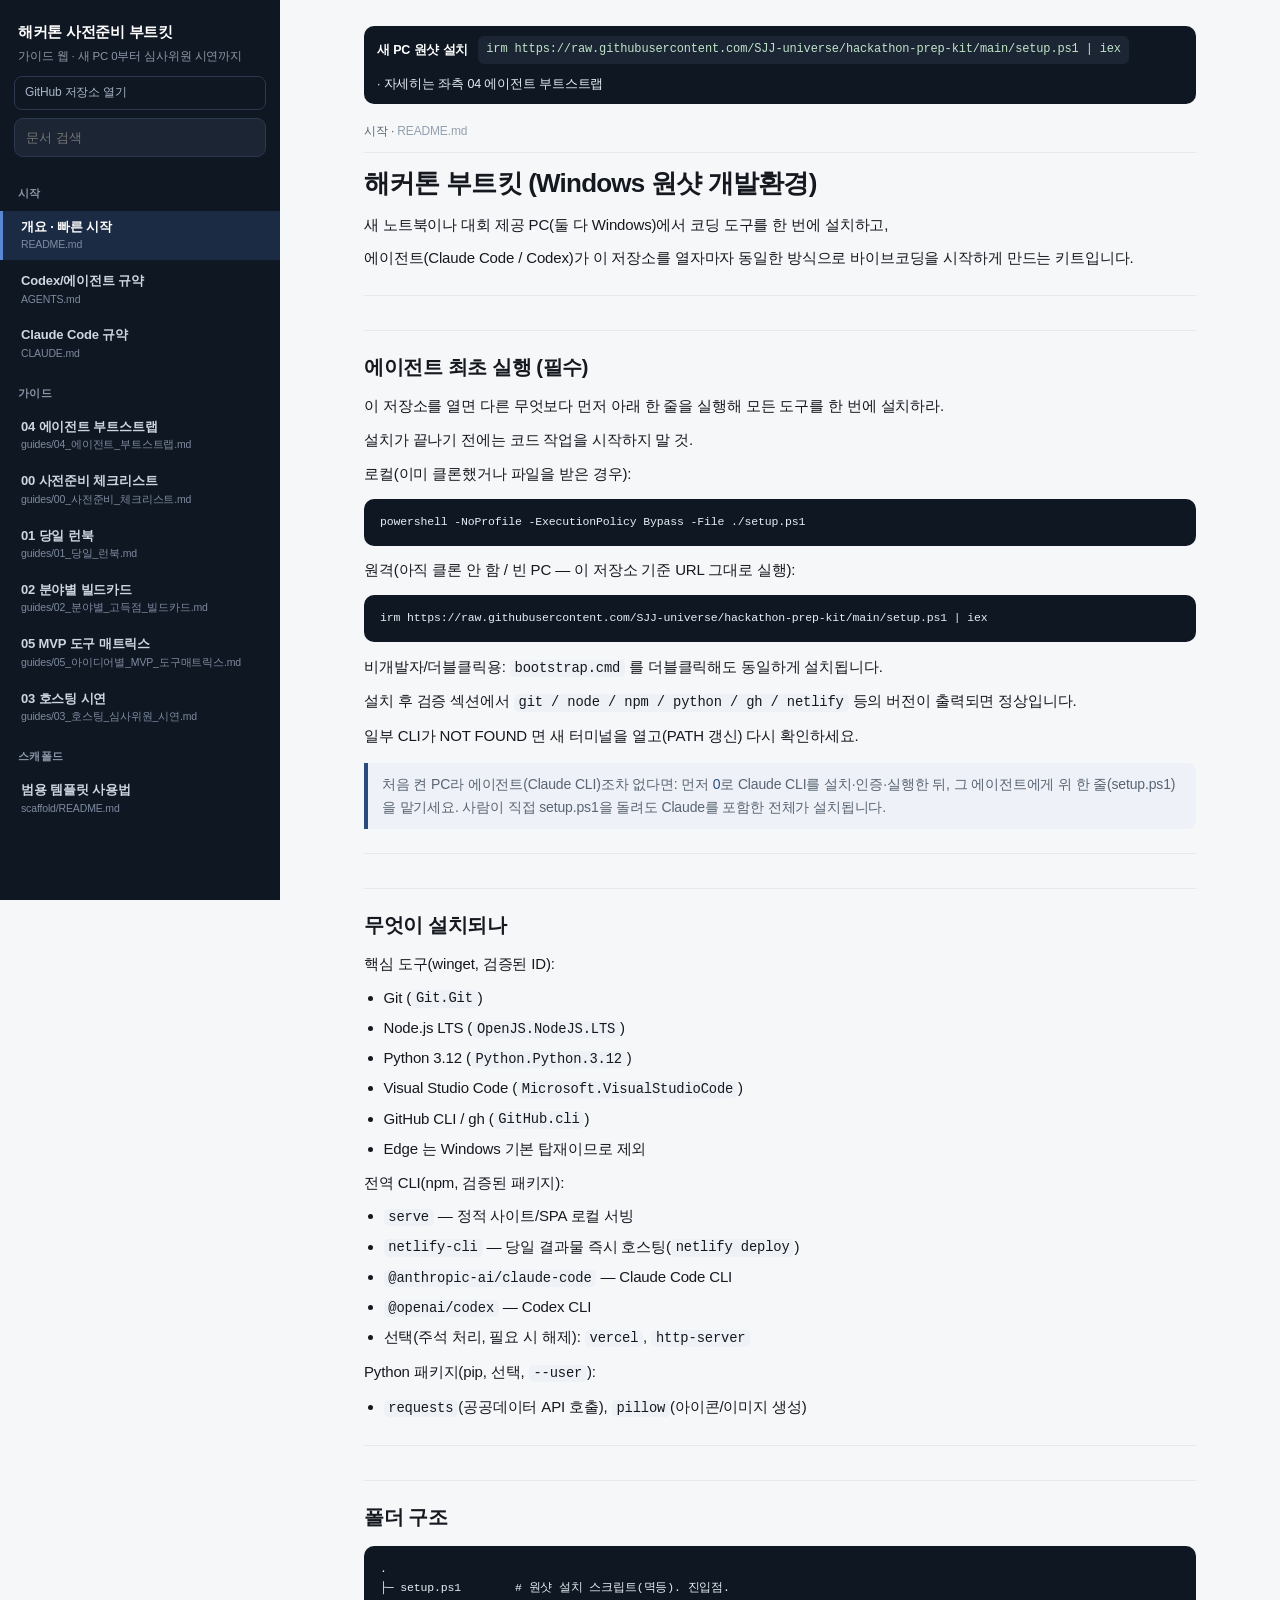
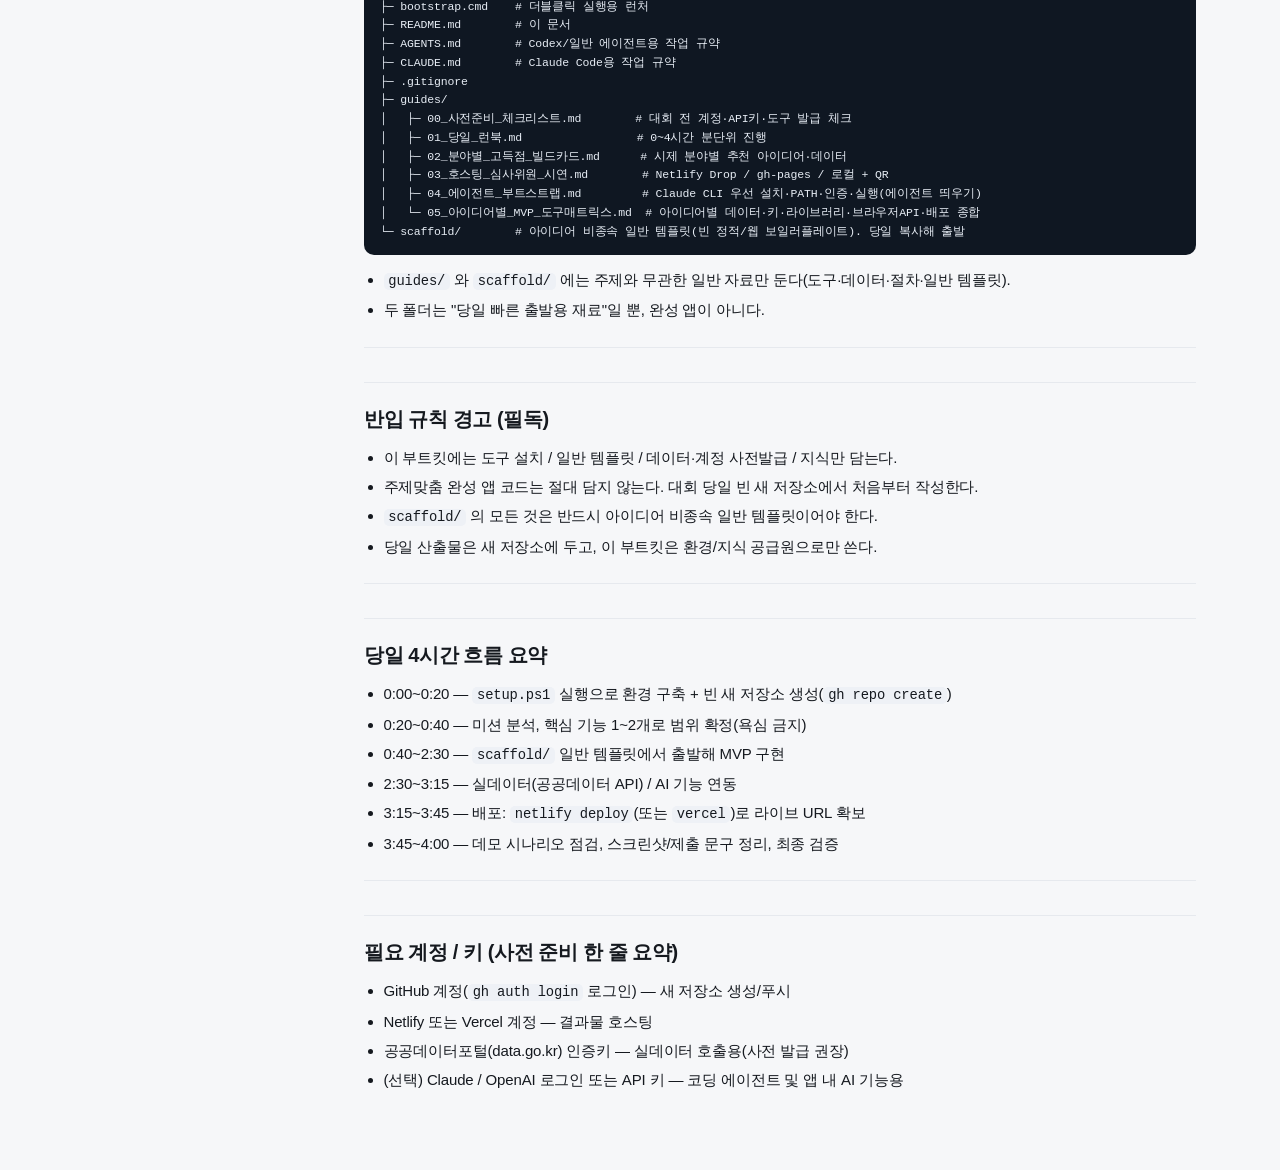
==== docs/index.html @ 3efb6907 "docs: GitHub Pages 사이트(guides 웹페이지화) — 자체완결 리더 + .nojekyll Co-Authored-By: Claude Opus 4.8 (1M conte" ====
<!DOCTYPE html><html lang="ko"><head><meta charset="utf-8"><meta name="viewport" content="width=device-width,initial-scale=1,viewport-fit=cover"><title>해커톤 사전준비 부트킷 — 가이드</title><meta name="description" content="새 PC 0부터 도구 일괄설치 → 고득점 아이디어 MVP → 심사위원 웹호스팅까지. 에이전트 부트스트랩 + 아이디어별 도구 매트릭스."><style>
*{box-sizing:border-box}
:root{--bg:#f6f7f9;--ink:#15191f;--ink2:#5a6472;--line:#e6e9ee;--accent:#2b4a7e;--side:#0f1722;--sideink:#cdd6e2}
@import url('https://cdn.jsdelivr.net/gh/orioncactus/pretendard@v1.3.9/dist/web/static/pretendard.min.css');
html{-webkit-text-size-adjust:100%}
body{margin:0;background:var(--bg);color:var(--ink);font-family:Pretendard,-apple-system,BlinkMacSystemFont,"Segoe UI","Malgun Gothic",sans-serif;line-height:1.65;font-size:15px;letter-spacing:-.01em}
a{color:var(--accent);text-decoration:none;word-break:break-all}a:hover{text-decoration:underline}
.deadlink{color:var(--ink2)}
.wrap{display:flex;min-height:100vh}
.side{width:280px;flex:0 0 280px;background:var(--side);color:var(--sideink);position:sticky;top:0;height:100vh;overflow:auto;padding:14px 0 40px}
.sbrand{font-weight:800;color:#fff;font-size:15px;padding:6px 18px 2px;letter-spacing:-.02em}
.ssub{color:#8b97a8;font-size:11.5px;padding:0 18px 10px}
.sgh{display:block;margin:0 14px 8px;font-size:12px;color:#a9b6c8;border:1px solid #2b3850;border-radius:8px;padding:6px 10px}
.sgh:hover{background:#172234;text-decoration:none;color:#fff}
.searchbox{padding:0 14px 12px}
.searchbox input{width:100%;background:#1b2533;border:1px solid #2b3850;color:#fff;border-radius:9px;padding:8px 11px;font:inherit;font-size:13px}
.searchbox input:focus{outline:2px solid #34507f}
.grp{margin:6px 0}
.grphd{color:#8b97a8;font-size:11px;font-weight:800;letter-spacing:.04em;padding:9px 18px 4px;text-transform:uppercase}
.side ul{list-style:none;margin:0;padding:0}
.navi{display:block;padding:7px 18px;color:var(--sideink);border-left:3px solid transparent}
.navi:hover{background:#172234;text-decoration:none}
.navi.on{background:#1c2b44;border-left-color:#5b86d6;color:#fff}
.navi .nt{display:block;font-size:13px;font-weight:600;line-height:1.35}
.navi .nf{display:block;font-size:10.5px;color:#7e8aa0;margin-top:1px}
.content{flex:1;min-width:0;max-width:900px;margin:0 auto;padding:26px 34px 90px}
.menubtn{display:none}
.installbar{background:#0f1722;color:#e7edf5;border-radius:10px;padding:10px 13px;margin:0 0 18px;font-size:12.5px;display:flex;gap:10px;align-items:center;flex-wrap:wrap}
.installbar code{background:#1b2533;color:#bfe3c9;border-radius:6px;padding:4px 8px;font-family:ui-monospace,Consolas,monospace;font-size:12px}
.installbar b{color:#fff}
.crumb{color:var(--ink2);font-size:12px;margin-bottom:14px;padding-bottom:10px;border-bottom:1px solid var(--line)}
.crumb span{color:#94a0b0}
.doc{display:none}.doc.on{display:block;animation:fade .2s ease}
@keyframes fade{from{opacity:0;transform:translateY(4px)}to{opacity:1;transform:none}}
h1{font-size:26px;line-height:1.25;letter-spacing:-.03em;margin:.15em 0 .5em}
h2{font-size:20px;letter-spacing:-.02em;margin:1.7em 0 .5em;border-top:1px solid var(--line);padding-top:1em}
h3{font-size:16.5px;margin:1.4em 0 .4em}h4{font-size:14.5px;color:var(--ink2);margin:1.1em 0 .3em}
h5,h6{font-size:13.5px;color:var(--ink2);margin:1em 0 .3em}
p{margin:.6em 0}ul,ol{margin:.5em 0;padding-left:1.3em}li{margin:.3em 0}
code{background:#eef1f6;border-radius:5px;padding:.08em .35em;font-size:.92em;font-family:ui-monospace,SFMono-Regular,Consolas,monospace}
pre.code{background:#0f1722;color:#e7edf5;border-radius:10px;padding:14px 16px;overflow-x:auto;margin:1em 0;line-height:1.5;font-size:12.5px}
pre.code code{background:transparent;color:inherit;padding:0;white-space:pre;font-family:ui-monospace,SFMono-Regular,Consolas,"D2Coding","Malgun Gothic",monospace}
hr{border:0;border-top:1px solid var(--line);margin:1.6em 0}
blockquote{margin:1em 0;padding:.7em 1em;background:#eef2f8;border-left:4px solid var(--accent);border-radius:0 8px 8px 0;color:var(--ink2);font-size:14px}
.tablewrap{overflow-x:auto;margin:.9em 0;border:1px solid var(--line);border-radius:10px}
table{border-collapse:collapse;width:100%;font-size:13px;min-width:520px}
thead th{background:#f0f3f8;color:var(--ink2);font-weight:700;text-align:left;padding:9px 11px;border-bottom:1px solid var(--line);white-space:nowrap}
td{padding:9px 11px;border-bottom:1px solid var(--line);vertical-align:top}
tbody tr:last-child td{border-bottom:0}tbody tr:hover{background:#fafbfd}
mark{background:#fde68a;border-radius:3px;padding:0 1px}
@media(max-width:860px){
 .side{position:fixed;left:0;top:0;z-index:40;transform:translateX(-100%);transition:transform .2s;width:84vw;flex-basis:84vw}
 .side.open{transform:translateX(0);box-shadow:0 0 0 100vmax rgba(0,0,0,.45)}
 .menubtn{display:inline-flex;align-items:center;gap:7px;position:fixed;left:12px;top:12px;z-index:50;background:var(--side);color:#fff;border:0;border-radius:10px;padding:9px 13px;font:inherit;font-weight:700;font-size:13px;box-shadow:0 2px 10px rgba(0,0,0,.2)}
 .content{padding:60px 18px 90px}
}
</style></head><body><button id="menubtn" class="menubtn">목차</button><div class="wrap"><aside class="side"><div class="sbrand">해커톤 사전준비 부트킷</div><div class="ssub">가이드 웹 · 새 PC 0부터 심사위원 시연까지</div><a class="sgh" href="https://github.com/SJJ-universe/hackathon-prep-kit" target="_blank" rel="noopener">GitHub 저장소 열기</a><div class="searchbox"><input id="q" type="search" placeholder="문서 검색"></div><div class="grp"><div class="grphd">시작</div><ul><li><a href="#" class="navi" data-go="f-readme-md"><span class="nt">개요 · 빠른 시작</span><span class="nf">README.md</span></a></li><li><a href="#" class="navi" data-go="f-agents-md"><span class="nt">Codex/에이전트 규약</span><span class="nf">AGENTS.md</span></a></li><li><a href="#" class="navi" data-go="f-claude-md"><span class="nt">Claude Code 규약</span><span class="nf">CLAUDE.md</span></a></li></ul></div><div class="grp"><div class="grphd">가이드</div><ul><li><a href="#" class="navi" data-go="f-guides-04-md"><span class="nt">04 에이전트 부트스트랩</span><span class="nf">guides/04_에이전트_부트스트랩.md</span></a></li><li><a href="#" class="navi" data-go="f-guides-00-md"><span class="nt">00 사전준비 체크리스트</span><span class="nf">guides/00_사전준비_체크리스트.md</span></a></li><li><a href="#" class="navi" data-go="f-guides-01-md"><span class="nt">01 당일 런북</span><span class="nf">guides/01_당일_런북.md</span></a></li><li><a href="#" class="navi" data-go="f-guides-02-md"><span class="nt">02 분야별 빌드카드</span><span class="nf">guides/02_분야별_고득점_빌드카드.md</span></a></li><li><a href="#" class="navi" data-go="f-guides-05-mvp-md"><span class="nt">05 MVP 도구 매트릭스</span><span class="nf">guides/05_아이디어별_MVP_도구매트릭스.md</span></a></li><li><a href="#" class="navi" data-go="f-guides-03-md"><span class="nt">03 호스팅 시연</span><span class="nf">guides/03_호스팅_심사위원_시연.md</span></a></li></ul></div><div class="grp"><div class="grphd">스캐폴드</div><ul><li><a href="#" class="navi" data-go="f-scaffold-readme-md"><span class="nt">범용 템플릿 사용법</span><span class="nf">scaffold/README.md</span></a></li></ul></div></aside><main class="content"><div class="installbar"><b>새 PC 원샷 설치</b> <code>irm https://raw.githubusercontent.com/SJJ-universe/hackathon-prep-kit/main/setup.ps1 | iex</code> · 자세히는 좌측 04 에이전트 부트스트랩</div><section class="doc" id="f-readme-md"><div class="crumb">시작 · <span>README.md</span></div><h1>해커톤 부트킷 (Windows 원샷 개발환경)</h1>
<p>새 노트북이나 대회 제공 PC(둘 다 Windows)에서 코딩 도구를 한 번에 설치하고,</p>
<p>에이전트(Claude Code / Codex)가 이 저장소를 열자마자 동일한 방식으로 바이브코딩을 시작하게 만드는 키트입니다.</p>
<hr>
<h2>에이전트 최초 실행 (필수)</h2>
<p>이 저장소를 열면 다른 무엇보다 먼저 아래 한 줄을 실행해 모든 도구를 한 번에 설치하라.</p>
<p>설치가 끝나기 전에는 코드 작업을 시작하지 말 것.</p>
<p>로컬(이미 클론했거나 파일을 받은 경우):</p>
<pre class="code"><code>powershell -NoProfile -ExecutionPolicy Bypass -File ./setup.ps1</code></pre>
<p>원격(아직 클론 안 함 / 빈 PC — 이 저장소 기준 URL 그대로 실행):</p>
<pre class="code"><code>irm https://raw.githubusercontent.com/SJJ-universe/hackathon-prep-kit/main/setup.ps1 | iex</code></pre>
<p>비개발자/더블클릭용: <code>bootstrap.cmd</code> 를 더블클릭해도 동일하게 설치됩니다.</p>
<p>설치 후 검증 섹션에서 <code>git / node / npm / python / gh / netlify</code> 등의 버전이 출력되면 정상입니다.</p>
<p>일부 CLI가 NOT FOUND 면 새 터미널을 열고(PATH 갱신) 다시 확인하세요.</p>
<blockquote>처음 켠 PC라 에이전트(Claude CLI)조차 없다면: 먼저 <a href="#" class="xlink" data-go="f-guides-04-md"> 0 </a>로 Claude CLI를 설치·인증·실행한 뒤, 그 에이전트에게 위 한 줄(setup.ps1)을 맡기세요. 사람이 직접 setup.ps1을 돌려도 Claude를 포함한 전체가 설치됩니다.</blockquote>
<hr>
<h2>무엇이 설치되나</h2>
<p>핵심 도구(winget, 검증된 ID):</p>
<ul><li>Git (<code>Git.Git</code>)</li><li>Node.js LTS (<code>OpenJS.NodeJS.LTS</code>)</li><li>Python 3.12 (<code>Python.Python.3.12</code>)</li><li>Visual Studio Code (<code>Microsoft.VisualStudioCode</code>)</li><li>GitHub CLI / gh (<code>GitHub.cli</code>)</li><li>Edge 는 Windows 기본 탑재이므로 제외</li></ul>
<p>전역 CLI(npm, 검증된 패키지):</p>
<ul><li><code>serve</code> — 정적 사이트/SPA 로컬 서빙</li><li><code>netlify-cli</code> — 당일 결과물 즉시 호스팅(<code>netlify deploy</code>)</li><li><code>@anthropic-ai/claude-code</code> — Claude Code CLI</li><li><code>@openai/codex</code> — Codex CLI</li><li>선택(주석 처리, 필요 시 해제): <code>vercel</code>, <code>http-server</code></li></ul>
<p>Python 패키지(pip, 선택, <code>--user</code>):</p>
<ul><li><code>requests</code>(공공데이터 API 호출), <code>pillow</code>(아이콘/이미지 생성)</li></ul>
<hr>
<h2>폴더 구조</h2>
<pre class="code"><code>.
├─ setup.ps1        # 원샷 설치 스크립트(멱등). 진입점.
├─ bootstrap.cmd    # 더블클릭 실행용 런처
├─ README.md        # 이 문서
├─ AGENTS.md        # Codex/일반 에이전트용 작업 규약
├─ CLAUDE.md        # Claude Code용 작업 규약
├─ .gitignore
├─ guides/
│   ├─ 00_사전준비_체크리스트.md        # 대회 전 계정·API키·도구 발급 체크
│   ├─ 01_당일_런북.md                 # 0~4시간 분단위 진행
│   ├─ 02_분야별_고득점_빌드카드.md      # 시제 분야별 추천 아이디어·데이터
│   ├─ 03_호스팅_심사위원_시연.md        # Netlify Drop / gh-pages / 로컬 + QR
│   ├─ 04_에이전트_부트스트랩.md         # Claude CLI 우선 설치·PATH·인증·실행(에이전트 띄우기)
│   └─ 05_아이디어별_MVP_도구매트릭스.md  # 아이디어별 데이터·키·라이브러리·브라우저API·배포 종합
└─ scaffold/        # 아이디어 비종속 일반 템플릿(빈 정적/웹 보일러플레이트). 당일 복사해 출발</code></pre>
<ul><li><code>guides/</code> 와 <code>scaffold/</code> 에는 주제와 무관한 일반 자료만 둔다(도구·데이터·절차·일반 템플릿).</li><li>두 폴더는 "당일 빠른 출발용 재료"일 뿐, 완성 앱이 아니다.</li></ul>
<hr>
<h2>반입 규칙 경고 (필독)</h2>
<ul><li>이 부트킷에는 도구 설치 / 일반 템플릿 / 데이터·계정 사전발급 / 지식만 담는다.</li><li>주제맞춤 완성 앱 코드는 절대 담지 않는다. 대회 당일 빈 새 저장소에서 처음부터 작성한다.</li><li><code>scaffold/</code> 의 모든 것은 반드시 아이디어 비종속 일반 템플릿이어야 한다.</li><li>당일 산출물은 새 저장소에 두고, 이 부트킷은 환경/지식 공급원으로만 쓴다.</li></ul>
<hr>
<h2>당일 4시간 흐름 요약</h2>
<ul><li>0:00~0:20 — <code>setup.ps1</code> 실행으로 환경 구축 + 빈 새 저장소 생성(<code>gh repo create</code>)</li><li>0:20~0:40 — 미션 분석, 핵심 기능 1~2개로 범위 확정(욕심 금지)</li><li>0:40~2:30 — <code>scaffold/</code> 일반 템플릿에서 출발해 MVP 구현</li><li>2:30~3:15 — 실데이터(공공데이터 API) / AI 기능 연동</li><li>3:15~3:45 — 배포: <code>netlify deploy</code>(또는 <code>vercel</code>)로 라이브 URL 확보</li><li>3:45~4:00 — 데모 시나리오 점검, 스크린샷/제출 문구 정리, 최종 검증</li></ul>
<hr>
<h2>필요 계정 / 키 (사전 준비 한 줄 요약)</h2>
<ul><li>GitHub 계정(<code>gh auth login</code> 로그인) — 새 저장소 생성/푸시</li><li>Netlify 또는 Vercel 계정 — 결과물 호스팅</li><li>공공데이터포털(data.go.kr) 인증키 — 실데이터 호출용(사전 발급 권장)</li><li>(선택) Claude / OpenAI 로그인 또는 API 키 — 코딩 에이전트 및 앱 내 AI 기능용</li></ul></section><section class="doc" id="f-agents-md"><div class="crumb">시작 · <span>AGENTS.md</span></div><h1>AGENTS.md — Codex / 일반 에이전트 작업 규약</h1>
<h2>너의 첫 행동 (예외 없음)</h2>
<p>이 저장소에서 너의 첫 행동은 도구 전체 설치다. 다른 작업보다 먼저 아래를 실행하라.</p>
<pre class="code"><code>powershell -NoProfile -ExecutionPolicy Bypass -File ./setup.ps1</code></pre>
<p>설치가 끝나고 검증 섹션의 버전 출력(git/node/npm/python/gh/netlify 등)을 확인하기 전에는</p>
<p>어떤 코드 작업도 시작하지 마라. CLI가 NOT FOUND 면 새 터미널에서 재확인하라.</p>
<h2>반입 규칙 (위반 금지)</h2>
<ul><li>이 저장소는 도구 설치 / 일반 템플릿 / 지식만 담는다.</li><li>주제맞춤 완성 앱 코드는 여기에 만들지 않는다. 대회 당일 빈 새 저장소에서 작성한다.</li><li><code>scaffold/</code> 는 아이디어 비종속 일반 템플릿만 둔다. 특정 주제 로직을 미리 심지 마라.</li></ul>
<h2>작업 방식</h2>
<ul><li>범위 통제: 핵심 기능 1~2개만. 동작하는 데모를 우선한다(욕심 금지).</li><li>당일 산출물은 새 저장소에 둔다. <code>gh repo create</code> 로 빈 저장소부터 시작.</li><li>작은 단위로 자주 커밋. 주변 코드의 기존 패턴을 따른다.</li><li>호스팅으로 마무리: <code>netlify deploy</code>(또는 <code>vercel</code>)로 라이브 URL을 확보해 끝낸다.</li></ul>
<h2>검증 게이트</h2>
<ul><li>"완료/수정됨"이라고 말하기 전에 실제로 실행해 확인한다.</li><li>로컬 미리보기: <code>serve .</code> 후 브라우저 확인</li><li>배포 확인: 배포 URL 접속 결과 확인</li><li>검증 명령과 그 출력을 근거로 보고한다. 근거 없이 성공을 단정하지 않는다.</li></ul>
<h2>출력 스타일</h2>
<ul><li>텍스트 앞 장식용 이모지/픽토그램 금지(문서·UI·로그 전부). 의미는 타이포와 구조로 전달.</li></ul></section><section class="doc" id="f-claude-md"><div class="crumb">시작 · <span>CLAUDE.md</span></div><h1>CLAUDE.md — Claude Code 작업 규약</h1>
<h2>최초 실행 (필수)</h2>
<p>이 저장소를 열면 가장 먼저 도구 전체를 설치한다. 다른 작업보다 우선한다.</p>
<pre class="code"><code>powershell -NoProfile -ExecutionPolicy Bypass -File ./setup.ps1</code></pre>
<p>설치 스크립트 끝의 검증 섹션에서 <code>git / node / npm / python / gh / netlify</code> 등 버전이</p>
<p>출력되는지 확인한 뒤에 작업을 시작한다. NOT FOUND 항목이 있으면 새 터미널을 열어</p>
<p>PATH 갱신 후 다시 확인한다.</p>
<h2>반입 규칙</h2>
<ul><li>이 저장소는 도구 설치 / 일반 템플릿 / 지식만 담는다.</li><li>주제맞춤 완성 앱 코드는 담지 않는다. 대회 당일 빈 새 저장소에서 작성한다.</li><li><code>scaffold/</code> 는 아이디어 비종속 일반 템플릿 전용이다.</li></ul>
<h2>작업 컨벤션</h2>
<ul><li>스코프가 작은 변경을 선호한다. 무관한 파일은 건드리지 않는다.</li><li>Grep/Glob 우선, 필요한 부분만 읽는다(넓은 파일 통독 지양).</li><li>기존 코드의 패턴과 구조를 따른다.</li><li>핵심 기능 1~2개에 집중하고, 동작하는 MVP를 호스팅(<code>netlify deploy</code> 또는 <code>vercel</code>)으로 마무리한다.</li></ul>
<h2>검증 후 완료 보고</h2>
<ul><li>"완료/수정됨/통과"라고 말하기 전에 반드시 실행해 확인한다.</li><li>보고에는 변경한 파일, 실행한 검증과 결과, 리스크, 후속 작업을 포함한다.</li><li>검증 출력 없이 성공을 단정하지 않는다.</li></ul>
<h2>출력 스타일 (절대 규칙)</h2>
<ul><li>텍스트 앞 장식용 이모지/픽토그램 금지(문서·UI·채팅 전부). 의미는 타이포·색·여백·구조로 전달한다.</li></ul></section><section class="doc" id="f-guides-04-md"><div class="crumb">가이드 · <span>guides/04_에이전트_부트스트랩.md</span></div><h1>04. 에이전트 부트스트랩 — 새 PC에서 Claude Code(우선)·Codex 0부터 첫 실행까지</h1>
<p>새 노트북이나 대회 제공 PC(Windows)에서 코딩 에이전트를 0부터 설치하고, 첫 실행에 성공시키는 단계별 가이드입니다. <strong>제일 먼저 Claude CLI를 띄우는 흐름</strong>을 1순위로 두고, 그다음 그 에이전트에게 <code>setup.ps1</code>을 맡겨 나머지 도구를 한 번에 까는 순서로 설계했습니다.</p>
<p>이 문서의 사실(패키지명·URL·최소 버전·인증 절차)은 2026-06 기준 웹 검색으로 확인했습니다. 확실하지 않은 항목은 본문에 <code>미확인</code>으로 표기했습니다.</p>
<hr>
<h2>한눈에 흐름</h2>
<pre class="code"><code>[0] 선행 확인        인터넷 / 관리자 여부 / winget 존재 / Node 18+ 설치 여부
        │            (Node 없으면 winget 한 줄로 설치)
        ▼
[1] Claude CLI 설치   (가장 먼저)
        │            권장: setup.ps1 원샷에 자동 포함
        │            단독: npm i -g @anthropic-ai/claude-code
        │            대안: 네이티브 설치 스크립트(irm ...install.ps1 | iex)
        ▼
[2] PATH / 실행정책   %APPDATA%\npm 이 PATH에 있나 / 새 터미널로 PATH 갱신
        │            PowerShell ExecutionPolicy(Bypass 또는 RemoteSigned)
        ▼
[3] 인증             A. 대화형 로그인(브라우저)  또는
        │            B. ANTHROPIC_API_KEY 환경변수(setx)
        ▼
[4] 검증·첫 실행      claude --version  →  프로젝트 폴더에서 claude 실행
        │
        ▼
[5] 나머지 전체 설치   에이전트가 이 저장소를 읽고 setup.ps1 실행
        │            (Git/Node/Python/VS Code/gh + serve/netlify-cli/Codex ...)
        ▼
[6] 저장소 열고 작업   동작 확인 → MVP 빌드 시작</code></pre>
<p>핵심 원칙: <strong>에이전트(Claude)부터 살린 뒤, 나머지 설치·세팅은 에이전트에게 시킨다.</strong> 사람이 손으로 까는 도구는 Node와 Claude CLI 둘뿐이고, 그 이후는 <code>setup.ps1</code> 한 줄로 끝납니다.</p>
<hr>
<h2>0단계 — 선행 확인 (2분)</h2>
<p>새 PowerShell 창을 열고 아래를 차례로 확인합니다.</p>
<div class="tablewrap"><table><thead><tr><th style="text-align:left">확인 항목</th><th style="text-align:left">명령</th><th style="text-align:left">기대 결과 / 조치</th></tr></thead><tbody><tr><td style="text-align:left">인터넷 연결</td><td style="text-align:left"><code>Test-NetConnection api.anthropic.com -Port 443</code></td><td style="text-align:left"><code>TcpTestSucceeded : True</code>. 실패하면 사내 프록시/방화벽 문제(트러블슈팅 표 참조)</td></tr><tr><td style="text-align:left">관리자 여부</td><td style="text-align:left"><code>([Security.Principal.WindowsPrincipal][Security.Principal.WindowsIdentity]::GetCurrent()).IsInRole('Administrator')</code></td><td style="text-align:left"><code>True</code>면 시스템 설치 가능. <code>False</code>여도 user 스코프로 대부분 진행 가능</td></tr><tr><td style="text-align:left">winget 존재</td><td style="text-align:left"><code>winget --version</code></td><td style="text-align:left">버전이 나오면 OK. 없으면 아래 참고</td></tr><tr><td style="text-align:left">Node 설치/버전</td><td style="text-align:left"><code>node --version</code></td><td style="text-align:left"><code>v18.x</code> 이상이면 OK. 없거나 18 미만이면 아래에서 설치</td></tr></tbody></table></div>
<p>winget이 없을 때: Microsoft Store에서 <strong>App Installer</strong>를 설치하면 <code>winget</code>이 생깁니다. Store 페이지 <code>https://apps.microsoft.com/detail/9NBLGGH4NNS1</code>. 설치 후 새 터미널을 엽니다.</p>
<h3>Node 설치 (Claude Code 필수 전제)</h3>
<p>Claude Code는 npm 설치 경로를 쓰려면 <strong>Node.js 18 이상</strong>이 필요합니다(공식 npm 패키지 배지·설치 가이드 기준 "Node.js 18+"). 없거나 구버전이면 winget 한 줄로 LTS를 깝니다.</p>
<pre class="code"><code>winget install -e --id OpenJS.NodeJS.LTS --accept-package-agreements --accept-source-agreements</code></pre>
<p>설치 후에는 <strong>새 터미널을 열어야</strong> <code>node</code> / <code>npm</code>이 PATH에 반영됩니다. 확인:</p>
<pre class="code"><code>node --version
npm --version</code></pre>
<blockquote>참고: 네이티브 설치 스크립트(아래 1단계 (c))를 쓰면 Node 없이도 Claude CLI가 동작합니다. 다만 이 키트의 <code>setup.ps1</code>은 npm 경로로 Claude를 깔므로 Node가 있어야 setup이 매끄럽습니다.</blockquote>
<hr>
<h2>1단계 — Claude CLI 설치 (가장 먼저)</h2>
<p>세 가지 경로가 있습니다. 상황에 맞게 하나만 고르면 됩니다. 공식 npm 패키지명은 <strong><code>@anthropic-ai/claude-code</code></strong>(확인됨)입니다.</p>
<h3>(a) 권장 — setup.ps1 원샷에 포함되어 자동 설치</h3>
<p>이 키트의 <code>setup.ps1</code>이 Node·Git 등과 함께 Claude CLI를 npm으로 깔고 끝에 버전까지 검증합니다. 손이 가장 적게 갑니다.</p>
<pre class="code"><code>powershell -NoProfile -ExecutionPolicy Bypass -File ./setup.ps1</code></pre>
<ul><li>장점: 도구 전체를 한 번에. 멱등(여러 번 실행해도 안전). 버전 검증 요약 출력.</li><li>단점: Node 등 다른 설치까지 같이 도므로 시간이 더 걸림. <strong>인증은 자동으로 안 됨</strong>(3단계 수동).</li><li>닭-달걀 주의: setup.ps1을 "에이전트에게 시키려면" 에이전트(Claude)가 이미 떠 있어야 합니다. 그래서 <strong>첫 한 번은 사람이</strong> 아래 (b) 또는 (c)로 Claude만 먼저 깔고 → Claude를 띄운 뒤 → 그 Claude에게 setup.ps1을 맡기는 흐름을 권장합니다.</li></ul>
<h3>(b) 단독 설치 — npm (사람이 Claude만 먼저 깔 때 1순위)</h3>
<p>Node가 이미 있으면 이 한 줄이 가장 빠릅니다.</p>
<pre class="code"><code>npm install -g @anthropic-ai/claude-code</code></pre>
<ul><li>장점: 빠르고 단순. 버전 고정(<code>@latest</code>, 특정 버전 핀)에 유리. 사내 npm 미러와 호환.</li><li>단점: Node 18+ 필요. 전역 bin(<code>%APPDATA%\npm</code>)이 PATH에 없으면 <code>claude</code>를 못 찾음(2단계 참조). 업데이트는 수동(<code>npm i -g @anthropic-ai/claude-code@latest</code>).</li></ul>
<h3>(c) 대안 — 네이티브 설치 스크립트 (Node 불필요)</h3>
<p>Node를 깔기 싫거나 막힐 때. Windows PowerShell용 공식 원라인(확인됨):</p>
<pre class="code"><code>irm https://claude.ai/install.ps1 | iex</code></pre>
<p>(참고 — macOS/Linux는 <code>curl -fsSL https://claude.ai/install.sh | bash</code>)</p>
<ul><li>장점: Node 의존성 없음. 백그라운드 자동 업데이트. 의존성 제로 설치.</li><li>단점: 설치 위치를 자체 user-local bin에 깔고 PATH에 추가하므로 <strong>새 터미널</strong>이 필요. 그 bin의 정확한 경로는 환경마다 다를 수 있음(<code>미확인</code> — 보통 사용자 프로필 하위). 사내 프록시 환경에서 스크립트 다운로드가 막히면 (b) npm 경로로 우회.</li></ul>
<p>세 경로 요약:</p>
<div class="tablewrap"><table><thead><tr><th style="text-align:left">경로</th><th style="text-align:left">전제</th><th style="text-align:left">업데이트</th><th style="text-align:left">언제</th></tr></thead><tbody><tr><td style="text-align:left">(a) setup.ps1</td><td style="text-align:left">(Node 자동설치 포함)</td><td style="text-align:left">수동 재실행</td><td style="text-align:left">도구 전체를 한 방에</td></tr><tr><td style="text-align:left">(b) npm</td><td style="text-align:left">Node 18+</td><td style="text-align:left">수동(@latest)</td><td style="text-align:left">Node 있음·가장 빠름 (사람 첫 설치 1순위)</td></tr><tr><td style="text-align:left">(c) 네이티브</td><td style="text-align:left">없음</td><td style="text-align:left">자동</td><td style="text-align:left">Node 막힘·의존성 최소화</td></tr></tbody></table></div>
<hr>
<h2>2단계 — PATH / 실행정책</h2>
<h3>PATH: <code>claude</code>를 못 찾을 때</h3>
<p>npm 전역 설치(<code>-g</code>)는 실행 파일을 <strong><code>%APPDATA%\npm</code></strong>(보통 <code>C:\Users\&lt;사용자&gt;\AppData\Roaming\npm</code>)에 둡니다. 이 폴더가 PATH에 없으면 설치는 됐어도 <code>claude</code> 명령을 못 찾습니다.</p>
<ol><li>가장 흔한 원인은 "설치한 그 창"이 옛 PATH라서 그렇습니다. <strong>새 터미널을 열면</strong> 대개 해결됩니다.</li><li>현재 PATH에 들어있는지 확인:</li></ol>
<pre class="code"><code>   $env:Path -split ';' | Select-String npm</code></pre>
<ol><li>없으면 user PATH에 영구 추가(새 터미널부터 적용):</li></ol>
<pre class="code"><code>   setx PATH "$($env:Path);$env:APPDATA\npm"</code></pre>
<p>(이미 들어있으면 중복 추가하지 말 것. setx는 현재 창에 즉시 반영되지 않으니 <strong>새 창</strong>에서 확인.)</p>
<ol><li>npm이 보는 전역 위치 직접 확인:</li></ol>
<pre class="code"><code>   npm config get prefix
   npm root -g</code></pre>
<p>네이티브 설치((c))로 깐 경우엔 설치기가 자체 bin을 PATH에 추가하므로, 마찬가지로 <strong>새 터미널</strong>을 연 뒤 <code>claude --version</code>을 확인합니다. 그래도 안 보이면 <code>npm</code> 경로((b))로 재설치하는 게 가장 확실합니다.</p>
<h3>PowerShell 실행정책 (ExecutionPolicy)</h3>
<p><code>setup.ps1</code> 같은 <code>.ps1</code> 스크립트는 기본 정책에서 차단될 수 있습니다. 두 가지 방법:</p>
<ul><li>일회성(권장, 시스템 설정 안 바꿈): 스크립트를 실행할 때만 우회.</li></ul>
<pre class="code"><code>  powershell -NoProfile -ExecutionPolicy Bypass -File ./setup.ps1</code></pre>
<ul><li>영구(현재 사용자만, 안전한 절충): 서명된 원격 스크립트는 막고 로컬은 허용.</li></ul>
<pre class="code"><code>  Set-ExecutionPolicy -Scope CurrentUser RemoteSigned</code></pre>
<p>차이: <strong>Bypass</strong>는 아무 것도 막지 않음(해당 프로세스에만 한정해 쓰면 안전). <strong>RemoteSigned</strong>는 인터넷에서 받은 미서명 스크립트는 막고 로컬에서 작성한 건 허용 — 일상 개발용 영구 설정으로 적당합니다. 회사 정책으로 <code>Set-ExecutionPolicy</code>가 막혀 있으면, 일회성 <code>-ExecutionPolicy Bypass</code> 방식만 쓰면 됩니다.</p>
<hr>
<h2>3단계 — 인증</h2>
<p><code>claude</code>를 깔았다고 바로 동작하지 않습니다. 한 번 인증해야 합니다. 두 방법 중 하나를 고릅니다.</p>
<h3>방법 A — 대화형 로그인 (구독 사용 시 권장)</h3>
<p><code>claude</code>를 처음 실행하면 브라우저가 열리고 Anthropic 계정으로 로그인하게 됩니다.</p>
<pre class="code"><code>claude</code></pre>
<ul><li>Claude Pro/Max 등 <strong>구독</strong>으로 쓰려면 이 방법을 쓰고, <strong><code>ANTHROPIC_API_KEY</code>는 설정하지 마세요.</strong> 환경변수에 API 키가 있으면 Claude Code는 구독이 아니라 <strong>API 종량제로 과금</strong>합니다(공식 지원 문서 기준). 현재 인증 상태는 실행 중 <code>/status</code>로 확인합니다.</li><li>대회장 공용 PC라면, 끝나고 로그아웃(또는 <code>claude</code> 자격 정리)을 잊지 마세요.</li></ul>
<h3>방법 B — 환경변수 <code>ANTHROPIC_API_KEY</code> (API 계정/무인 실행 시)</h3>
<p>구독 없이 API 키로 쓰거나, 로그인 창을 띄울 수 없는 자동화 환경이면 환경변수로 키를 박습니다. <code>setx</code>로 넣으면 <strong>다음에 여는 터미널부터 영구</strong> 적용됩니다.</p>
<pre class="code"><code>setx ANTHROPIC_API_KEY "sk-ant-여기에-발급받은-키"</code></pre>
<ul><li>키 발급처: Anthropic Console — <code>https://console.anthropic.com</code> (API Keys 메뉴). 결제수단이 등록된 Console 계정이 필요합니다(무료 claude.ai 플랜으로는 Claude Code 사용 불가).</li><li>주의: <code>setx</code>는 <strong>현재 창에는 반영되지 않습니다.</strong> 넣은 뒤 새 터미널을 열고 <code>echo $env:ANTHROPIC_API_KEY</code>로 확인하세요.</li><li>주의: 위 방법 A(구독)와 충돌합니다. 구독으로 쓸 거면 이 변수를 비워 두세요. 제거는 <code>setx ANTHROPIC_API_KEY ""</code> 후 새 터미널(또는 시스템 환경변수 편집에서 삭제).</li></ul>
<h3>언제 무엇을?</h3>
<div class="tablewrap"><table><thead><tr><th style="text-align:left">상황</th><th style="text-align:left">선택</th></tr></thead><tbody><tr><td style="text-align:left">내 노트북 + Claude 구독</td><td style="text-align:left">방법 A(대화형) — 종량 과금 회피</td></tr><tr><td style="text-align:left">API 계정만 있음 / 사내 표준이 API 키</td><td style="text-align:left">방법 B(<code>ANTHROPIC_API_KEY</code>)</td></tr><tr><td style="text-align:left">무인/자동화/CI</td><td style="text-align:left">방법 B</td></tr><tr><td style="text-align:left">공용 대회 PC, 잠깐 쓰고 정리</td><td style="text-align:left">방법 A 로그인 → 종료 시 정리</td></tr></tbody></table></div>
<h3>Codex 인증 (병행 시)</h3>
<p>Codex CLI도 마찬가지로 둘 중 하나입니다.</p>
<ul><li>대화형: <code>codex</code> 실행 후 "Sign in with ChatGPT" 선택(ChatGPT Plus/Pro 플랜 사용).</li><li>환경변수: <code>setx OPENAI_API_KEY "sk-..."</code> — 키는 OpenAI 플랫폼 <code>https://platform.openai.com/api-keys</code>에서 발급. (자세한 병행 설치는 7단계.)</li></ul>
<hr>
<h2>4단계 — 검증 · 첫 실행</h2>
<p>설치와 인증이 끝났으면 동작을 확인합니다.</p>
<pre class="code"><code>claude --version
claude doctor</code></pre>
<ul><li><code>claude --version</code>이 버전을 출력하면 PATH·설치 OK.</li><li><code>claude doctor</code>는 설치/환경 상태를 점검해 줍니다(문제 있으면 원인 안내).</li></ul>
<p>그다음 <strong>프로젝트(이 저장소) 폴더에서</strong> 에이전트를 띄웁니다.</p>
<pre class="code"><code>cd C:\path\to\hackathon-prep-kit
claude</code></pre>
<p>첫 프롬프트에서 동작을 확인하고(예: "이 저장소 구조를 한 줄로 요약해줘"), 정상이면 <strong>나머지 전체 설치를 에이전트에게 맡깁니다.</strong></p>
<blockquote>에이전트에게 줄 첫 지시(예):<br>"이 저장소의 <code>README.md</code>와 <code>CLAUDE.md</code>를 읽고, 거기 적힌 대로 <code>setup.ps1</code>을 실행해서 나머지 도구(Git/Python/VS Code/gh, 그리고 serve·netlify-cli·Codex 등)를 전부 설치해줘. 끝의 검증 섹션에서 git/node/npm/python/gh/netlify 버전이 다 찍히는지 확인하고 NOT FOUND가 있으면 새 터미널 기준으로 다시 점검해줘."</blockquote>
<p><code>setup.ps1</code>이 끝나면 검증 요약에 <code>git / node / npm / python / gh / netlify / claude / codex</code> 버전이 나옵니다. 여기까지 오면 환경 구축 완료 — 빈 새 저장소를 만들고(<code>gh repo create</code>) MVP 빌드를 시작하면 됩니다.</p>
<hr>
<h2>5단계 — 트러블슈팅</h2>
<div class="tablewrap"><table><thead><tr><th style="text-align:left">증상</th><th style="text-align:left">원인</th><th style="text-align:left">해결</th></tr></thead><tbody><tr><td style="text-align:left"><code>claude : command not found</code> / 인식 안 됨</td><td style="text-align:left">npm 전역 bin(<code>%APPDATA%\npm</code>)이 PATH에 없거나, 설치한 창이 옛 PATH</td><td style="text-align:left">새 터미널 열기 → 안 되면 <code>setx PATH "$($env:Path);$env:APPDATA\npm"</code> 후 새 창. <code>npm config get prefix</code>로 실제 위치 확인</td></tr><tr><td style="text-align:left"><code>... cannot be loaded because running scripts is disabled</code></td><td style="text-align:left">PowerShell 실행정책 차단</td><td style="text-align:left">일회성 <code>-ExecutionPolicy Bypass</code>로 실행, 또는 <code>Set-ExecutionPolicy -Scope CurrentUser RemoteSigned</code></td></tr><tr><td style="text-align:left">설치/로그인 중 네트워크 타임아웃·SSL 오류</td><td style="text-align:left">사내 프록시/방화벽이 외부 도메인 차단</td><td style="text-align:left"><code>$env:HTTP_PROXY</code> / <code>$env:HTTPS_PROXY</code> 설정, <code>npm config set proxy</code>·<code>https-proxy</code>. claude.ai·anthropic.com·registry.npmjs.org 허용 요청. 막히면 네이티브 대신 npm 경로 사용</td></tr><tr><td style="text-align:left">응답이 401/인증 실패 또는 로그인 창이 안 뜸</td><td style="text-align:left">키 미설정 또는 잘못된 키</td><td style="text-align:left">방법 A로 <code>claude</code> 재로그인, 또는 방법 B로 <code>ANTHROPIC_API_KEY</code> 재설정 후 <strong>새 터미널</strong>. <code>/status</code>로 현재 인증 확인</td></tr><tr><td style="text-align:left">예상치 못한 API 과금 / 구독이 안 쓰임</td><td style="text-align:left"><code>ANTHROPIC_API_KEY</code>가 설정돼 있어 종량제로 빠짐</td><td style="text-align:left">구독으로 쓰려면 환경변수 제거(<code>setx ANTHROPIC_API_KEY ""</code>) 후 새 터미널, <code>/status</code> 재확인</td></tr><tr><td style="text-align:left">npm 설치는 됐는데 <code>claude</code>만 안 보임</td><td style="text-align:left">전역 prefix가 비표준 위치</td><td style="text-align:left"><code>npm root -g</code> / <code>npm config get prefix</code> 경로의 상위 폴더를 PATH에 추가</td></tr><tr><td style="text-align:left">Node 구버전(18 미만)으로 설치 실패/경고</td><td style="text-align:left">최소 Node 18 미충족</td><td style="text-align:left"><code>winget install -e --id OpenJS.NodeJS.LTS</code>로 LTS 설치 후 새 터미널. 또는 네이티브 설치((c))로 Node 우회</td></tr><tr><td style="text-align:left"><code>winget</code> 명령이 없음</td><td style="text-align:left">App Installer 미설치(구형 Windows 등)</td><td style="text-align:left">Microsoft Store에서 App Installer 설치(<code>https://apps.microsoft.com/detail/9NBLGGH4NNS1</code>) 후 새 터미널. 정 안 되면 Node를 nodejs.org 설치본으로 수동 설치</td></tr><tr><td style="text-align:left"><code>setx</code> 했는데 현재 창에 반영 안 됨</td><td style="text-align:left"><code>setx</code>는 현재 세션 미반영(다음 세션부터)</td><td style="text-align:left">새 터미널을 열고 <code>echo $env:변수명</code>으로 확인</td></tr></tbody></table></div>
<hr>
<h2>6단계 — Codex 병행 설치 (짧게)</h2>
<p>Claude를 주력으로 쓰되 Codex를 병행할 때. 공식 npm 패키지는 <strong><code>@openai/codex</code></strong>(확인됨), <strong>npm 8 이상</strong> 필요.</p>
<pre class="code"><code>npm install -g @openai/codex
codex --version</code></pre>
<p>인증(둘 중 하나):</p>
<ul><li>대화형: <code>codex</code> 실행 → "Sign in with ChatGPT"(ChatGPT Plus/Pro 사용).</li><li>환경변수: <code>setx OPENAI_API_KEY "sk-..."</code> (키 발급: <code>https://platform.openai.com/api-keys</code>). 넣은 뒤 <strong>새 터미널</strong>.</li></ul>
<p>이 키트의 <code>setup.ps1</code>은 Codex(<code>@openai/codex</code>)도 함께 설치하므로, 5단계에서 setup을 돌렸다면 별도 설치는 불필요하고 <strong>인증만</strong> 위처럼 해 주면 됩니다.</p>
<hr>
<h2>한 줄 원격 부트스트랩 (다시) — 단, 인증은 수동</h2>
<p>아직 클론도 안 한 빈 PC라면, 인터넷만 되면 아래 한 줄로 이 키트의 설치 스크립트를 바로 내려받아 실행할 수 있습니다(도구 전체 + Claude/Codex CLI까지 설치).</p>
<pre class="code"><code>irm https://raw.githubusercontent.com/SJJ-universe/hackathon-prep-kit/main/setup.ps1 | iex</code></pre>
<p>(로컬에 파일이 이미 있으면: <code>powershell -NoProfile -ExecutionPolicy Bypass -File ./setup.ps1</code>)</p>
<p>중요: 이 한 줄은 <strong>설치만</strong> 자동화합니다. <strong>인증(3단계)은 항상 수동 단계</strong>입니다 — 설치가 끝난 뒤 <code>claude</code>(대화형 로그인) 또는 <code>setx ANTHROPIC_API_KEY ...</code>(API 키), 그리고 필요하면 <code>codex</code> 로그인 / <code>OPENAI_API_KEY</code> 설정을 사람이 직접 해야 첫 실행이 됩니다. 키와 자격증명은 스크립트에 절대 넣지 마세요.</p></section><section class="doc" id="f-guides-00-md"><div class="crumb">가이드 · <span>guides/00_사전준비_체크리스트.md</span></div><h1>00 사전준비 체크리스트 — 대회 전에 끝내는 것 (새 노트북 기준)</h1>
<p>대회 당일 4시간은 "만드는 시간"이지 "설치·가입·승인 대기 시간"이 아니다. 이 문서의 항목은 <strong>전부 대회 전에</strong> 끝낸다. 당일에 남기면 안 되는 것: 도구 설치, 계정 가입, API 키 발급(승인 대기), 자산 다운로드, 도구 1회 예행.</p>
<p>이 PC가 곧 새 노트북일 수도, 대회 제공 PC일 수도 있다. <strong>둘 다 같은 절차로 한 번씩</strong> 통과시켜 둔다. 대회 제공 PC는 현장에서 처음 만지므로, 가능하면 사전 점검 시간이 주어질 때 이 문서로 그대로 훑는다.</p>
<hr>
<h2>반입 합법선 — 무엇까지 준비해도 되나 (먼저 읽기)</h2>
<p>이 부트킷이 담는 것과 담지 않는 것을 헷갈리면 실격 위험이 생긴다. 자세한 근거는 <span class="deadlink"> 0 </span>.</p>
<div class="tablewrap"><table><thead><tr><th style="text-align:left">허용 (대회 전에 해둔다)</th><th style="text-align:left">금지 (대회 당일 빈 새 저장소에서)</th></tr></thead><tbody><tr><td style="text-align:left">계정 생성·로그인 (GitHub, Netlify, 선택 Vercel)</td><td style="text-align:left">주제맞춤 완성 앱 코드</td></tr><tr><td style="text-align:left">API 키 사전 발급 (data.go.kr, safetydata, LLM 등)</td><td style="text-align:left">시제에 맞춘 화면·데이터 처리·프롬프트 체인</td></tr><tr><td style="text-align:left">도구 설치·버전 확인·1회 예행</td><td style="text-align:left">자동화 워크플로우·커스텀 에이전트 사전 작성</td></tr><tr><td style="text-align:left">아이디어 비종속 <strong>일반 템플릿</strong> (빈 vite/정적 HTML 스캐폴드)</td><td style="text-align:left">시제 종속 스캐폴드 (특정 주제 화면이 박힌 것)</td></tr><tr><td style="text-align:left">공개데이터 탐색·리서치·이 부트킷 지식</td><td style="text-align:left">위 일반 템플릿을 넘어선 사전 구현물</td></tr><tr><td style="text-align:left">공유 폰트·공공누리 이미지 등 일반 자산 다운로드</td><td style="text-align:left">—</td></tr></tbody></table></div>
<p>판단 기준 한 줄: <strong>"시제를 몰라도 똑같이 쓸 수 있으면 허용, 시제를 알아야 만들 수 있으면 금지."</strong></p>
<hr>
<h2>(a) 도구 설치 확인 — setup 실행 후 버전 체크리스트</h2>
<p>가능하면 부트킷의 <code>setup.ps1</code>(있을 경우)을 먼저 돌려 일괄 설치·점검한다. PowerShell을 <strong>관리자 권한</strong>으로 열고 저장소 루트에서:</p>
<pre class="code"><code># 실행정책이 막으면 현재 세션만 허용
Set-ExecutionPolicy -Scope Process -Bypass -Force
.\setup.ps1</code></pre>
<p><code>setup.ps1</code>이 없거나 일부만 잡는 환경이면, 아래 명령으로 <strong>각 도구 버전을 직접 찍어</strong> 표를 채운다. 한 줄이라도 "명령을 찾을 수 없음"이 나오면 그 줄은 미설치다.</p>
<pre class="code"><code>git --version
node --version
npm --version
npx http-server --version   # 없으면: npm i -g http-server
gh --version                # GitHub CLI. 없으면: winget install GitHub.cli
netlify --version           # Netlify CLI. 없으면: npm i -g netlify-cli
python --version            # 앱 프록시/로컬 서버용 (선택)
vercel --version            # 선택. 없으면: npm i -g vercel</code></pre>
<p>설치 수단 메모: winget(<code>winget install Git.Git</code>, <code>OpenJS.NodeJS.LTS</code>, <code>GitHub.cli</code>)이 가장 간단. CLI 전역설치는 <code>npm i -g</code>. 대회 제공 PC에 전역설치 권한이 없으면 <code>npx &lt;도구&gt;</code>로 즉석 실행되는지 미리 확인해 둔다.</p>
<h3>버전 체크리스트 (직접 채우기)</h3>
<ul><li>[ ] git — 버전: <code>__________</code></li><li>[ ] node (LTS 권장) — 버전: <code>__________</code></li><li>[ ] npm — 버전: <code>__________</code></li><li>[ ] http-server (또는 <code>npx serve</code>로 대체 확인) — 버전: <code>__________</code></li><li>[ ] gh (GitHub CLI) — 버전: <code>__________</code></li><li>[ ] netlify-cli — 버전: <code>__________</code></li><li>[ ] python (앱 내 LLM 프록시·로컬 서버용, 선택) — 버전: <code>__________</code></li><li>[ ] vercel (선택) — 버전: <code>__________</code></li><li>[ ] 코딩 에이전트 CLI (Claude Code / codex 등) 로그인까지 1회 동작 — [ ]</li><li>[ ] 브라우저 2종 이상 (Edge + Chrome 권장 — 시연 교차확인용) — [ ]</li><li>[ ] 에디터 (VS Code 등) — [ ]</li></ul>
<p>Windows python 함정: 이 환경의 <code>python</code>이 pyenv <code>python.bat</code> 셔임일 수 있다. <code>.bat</code> 안에서 호출할 땐 <code>call python</code>이 필요하고(아니면 창이 즉시 닫힘), 배치 파일의 <code>echo</code>는 ASCII만 쓴다(한글은 cmd 파싱오류). 대회 PC는 <code>python</code> vs <code>py</code> 중 무엇이 잡히는지 사전에 확인.</p>
<hr>
<h2>(b) 계정 생성·로그인</h2>
<p>각 계정은 <strong>가입만으로 끝내지 말고, 해당 도구에서 로그인까지</strong> 통과시켜 둔다(키 캐시가 PC에 남아 당일 재로그인이 빨라진다).</p>
<ul><li>[ ] <strong>GitHub</strong> 계정 생성·로그인. <code>gh auth login</code> 완료(브라우저 또는 토큰 방식). 확인: <code>gh auth status</code></li><li>[ ] <strong>Netlify</strong> 계정 생성·로그인. 무인증 Drop(드래그&amp;드롭)만 쓰면 계정 없이도 되지만, CLI 배포(<code>netlify deploy</code>)와 사이트 관리·재배포를 위해 계정 권장. 확인: <code>netlify login</code> → <code>netlify status</code></li><li>[ ] (선택) <strong>Vercel</strong> 계정 생성·로그인. <code>vercel login</code>. Netlify가 막힐 때의 2차 호스팅.</li><li>[ ] GitHub 신규 저장소를 <strong>public</strong>으로 만들 수 있는지 1회 확인(Pages는 무료 플랜에서 public repo 권장).</li></ul>
<p>메모: 회사·학교 SSO 계정 말고 <strong>개인 이메일 계정</strong>으로 만든다(대회 PC에서 SSO 막힘 회피). 2단계 인증 백업코드를 휴대폰에 저장.</p>
<hr>
<h2>(c) API 키 사전 발급 — 승인 대기가 있는 것부터</h2>
<p>키는 절대 저장소에 커밋하지 않는다. <code>.env</code>에만 두고 <code>.gitignore</code>에 <code>.env</code>를 넣는다. 발급 후 각 키로 <strong>응답 1건을 실제 호출</strong>해 살아있음을 확인하고, 샘플 응답 구조(필드명·기준일자 필드)를 메모한다. 상세 현황·함정은 <span class="deadlink"> 3 </span>, 데이터 카탈로그는 <span class="deadlink"> 4 </span>.</p>
<h3>C-1. data.go.kr 통합 계정 + 활용신청 (대부분 자동승인·즉시)</h3>
<ul><li>[ ] <strong>공공데이터포털(data.go.kr) 회원가입</strong> — 아래 모든 키의 베이스</li><li>[ ] 기상청 단기예보 <code>15084084</code> — 자동·즉시 — <strong>라이브 사수 1순위</strong>(실시간 REST)</li><li>[ ] 식약처 의약품 회수 <code>15059114</code> — 자동·즉시 — 리콜 계열(REST·JSON)</li><li>[ ] 보조금24 공공서비스정보 <code>15113968</code> — 자동·즉시 — 복지 메인(약 1만건·JSON·트래픽 1만)</li><li>[ ] 복지 중앙부처 복지서비스 <code>15090532</code> — 자동·즉시 — 복지 보조(상세=지원대상·선정기준·신청방법)</li><li>[ ] 복지 지자체 복지서비스 <code>15108347</code> — 자동·즉시 — 복지 보조</li><li>[ ] 읍면동 하부행정기관 현황 <code>15059715</code> — 파일 즉시(키 불필요) — 동→주소 매핑(전화번호 컬럼 없음 유의)</li></ul>
<h3>C-2. 별도 포털 — 사전 발급 필수(승인 대기 있음)</h3>
<ul><li>[ ] <strong>safetydata.go.kr 통합 회원</strong> — 재난 3종 공통. serviceKey의 <strong>K 대문자 주의</strong></li><li>[ ] 긴급재난문자 (safetydata, <code>15134001</code>) — 승인 대기 — 공공누리 4유형(상업·변경 금지, 출처표시 필수)</li><li>[ ] 자연재난 국민행동요령 (safetydata, <code>15139401</code>) — 승인 대기 — LLM 근거 텍스트</li><li>[ ] 민방위 대피소 (safetydata DSSP-IF-00195 / <code>15044951</code>) — 승인 대기 — 좌표 도분초→십진 변환 필요</li><li>[ ] 식약처 식품 회수 (식품안전나라 foodsafetykorea, serviceId <code>I0490</code>) — 별도 키(19필드 풍부)</li><li>[ ] <strong>Kakao Local</strong> (developers.kakao.com) — 앱 생성 시 키 <strong>즉시</strong> — 지오코딩 1순위, 헤더 <code>KakaoAK</code></li><li>[ ] (선택) VWorld 지오코더 (vworld.kr/dev) — 이메일 인증·도메인 등록</li><li>[ ] (선택) SGIS (sgis.kostat.go.kr/developer) — consumer_key+secret→accessToken. 보조용</li></ul>
<h3>C-3. 코딩 에이전트용 키 (당일 바이브코딩용)</h3>
<ul><li>[ ] <code>ANTHROPIC_API_KEY</code> (console.anthropic.com, 결제 등록·크레딧·한도 확인)</li><li>[ ] (선택) <code>OPENAI_API_KEY</code> (platform.openai.com)</li><li>[ ] 키를 PC 사용자 환경변수 또는 에이전트 설정에 주입하고, 에이전트가 실제로 1회 응답하는지 확인</li></ul>
<h3>C-4. 앱 내 LLM용 키 (시연 중 앱이 직접 호출하는 추론용)</h3>
<ul><li>[ ] 앱 런타임이 쓸 LLM 키 1종 확보(코딩 에이전트 키와 <strong>분리</strong> 권장 — 시연 중 폭주·한도 격리)</li><li>[ ] 일일/분당 호출 한도 확인(시연 중 rate limit 방지). 키는 <strong>서버사이드(프록시)에서만</strong> 호출(브라우저 노출 금지)</li></ul>
<p>키 보관 양식 메모(저장소 밖, 예: 암호관리자나 로컬 메모):</p>
<pre class="code"><code>DATA_GO_KR_KEY=...        # 인코딩/디코딩 두 버전 모두 확보 권장
SAFETYDATA_KEY=...        # K 대문자 주의
KAKAO_REST_KEY=...
ANTHROPIC_API_KEY=...
APP_LLM_KEY=...           # 앱 런타임용 (분리)</code></pre>
<hr>
<h2>(d) 도구 숙지 — 각 1회 예행 (당일 첫 실행이 되지 않게)</h2>
<p>대회 당일 "처음 써보는 명령"이 하나도 없게, 빈 폴더로 아래를 <strong>한 번씩</strong> 굴려 본다.</p>
<ul><li>[ ] <strong>정적 서버</strong>: 아무 폴더에 <code>index.html</code> 하나 두고 <code>npx http-server -p 8080</code> → 브라우저에서 <code>http://localhost:8080</code> 열림 확인</li><li>[ ] <strong>Netlify Drop</strong>: 그 폴더를 zip 또는 폴더째로 app.netlify.com/drop 에 드래그 → https URL 발급되고 열림 확인 (무인증 경로 손에 익히기)</li><li>[ ] <strong>Netlify CLI</strong>(선택): <code>netlify deploy --dir . --prod</code> 동작 확인</li><li>[ ] <strong>gh + GitHub Pages</strong>: 빈 저장소 1회 <code>gh repo create test-pages --public --source=. --push</code> → Pages 켜서 <code>https://&lt;id&gt;.github.io/test-pages/</code> 뜨는지 확인(반영에 1~2분)</li><li>[ ] <strong>로컬 폴백</strong>: <code>ipconfig</code>로 IPv4 확인 → 같은 와이파이의 휴대폰에서 <code>http://&lt;PC-IP&gt;:8080</code> 접속 확인(방화벽 허용 프롬프트 한 번 "예")</li><li>[ ] <strong>QR 생성</strong>: <code>npx qrcode "https://example.com" -o qr.png</code> 로 오프라인 QR이 만들어지는지 확인</li><li>[ ] 예행으로 만든 테스트 저장소·사이트는 정리(삭제)해 둔다</li></ul>
<p>상세 3경로 절차는 <a href="#" class="xlink" data-go="f-guides-03-md"> 0 </a>.</p>
<hr>
<h2>(e) 자산 사전 다운로드 — 위치 고정</h2>
<p>당일 폰트 검색·라이선스 확인에 시간을 쓰지 않게, <strong>일반 자산</strong>(시제 비종속)을 미리 받아 고정 경로에 둔다. 라이선스 출처는 화면 푸터에 표기할 수 있게 같이 메모.</p>
<ul><li>[ ] <strong>공유마당/눈누 등 안심·본문 폰트</strong>(상업적 이용 가능·임베드 허용 한글 폰트 1~2종) — 저장 위치: <code>__________</code></li><li>[ ] <strong>공공누리 이미지/아이콘</strong>(제1유형 우선, 출처표시) — 저장 위치: <code>__________</code></li><li>[ ] 폰트·이미지의 <strong>라이선스 유형·출처 문구</strong>를 텍스트로 같이 보관(푸터 크레딧용)</li><li>[ ] 받은 자산을 당일 새 저장소로 복사만 하면 되도록 <code>assets/</code> 폴더 형태로 정리</li></ul>
<p>참고: 부트킷 내 <code>public-safety-ai-agent-kit/assets</code>·<code>downloads</code>에 이미 받아둔 폰트/이미지가 있으면 그 경로를 재사용한다(중복 다운로드 방지).</p>
<hr>
<h2>최종 사전점검 (대회 전날 밤)</h2>
<ul><li>[ ] (a)~(e) 체크박스가 전부 채워졌다</li><li>[ ] 모든 키로 응답 1건씩 호출 성공, 샘플 응답·필드명 메모 완료</li><li>[ ] <code>gh auth status</code> / <code>netlify status</code> 로그인 유지 확인</li><li>[ ] 예행으로 만든 테스트 저장소·사이트 정리 완료(당일 빈 새 저장소에서 시작)</li><li>[ ] 이 부트킷을 새 노트북에 clone/복사해 두고 <code>index.html</code> 또는 <span class="deadlink"> 1 </span>가 열린다</li><li>[ ] 다음 단계 문서 두 개를 북마크: <a href="#" class="xlink" data-go="f-guides-01-md"> 0 </a>, <a href="#" class="xlink" data-go="f-guides-03-md"> 1 </a></li></ul></section><section class="doc" id="f-guides-01-md"><div class="crumb">가이드 · <span>guides/01_당일_런북.md</span></div><h1>01 당일 런북 — 0~4시간 분 단위 (2인 분업)</h1>
<p>전제: 사전준비(<a href="#" class="xlink" data-go="f-guides-00-md"> 0 </a>)는 끝났다(도구 설치·계정·키·자산). 그러므로 당일 0~10분의 "환경셋팅"은 <strong>설치가 아니라 clone/복사 + 키 주입</strong>이다. 시제(구체 주제)는 시작과 동시에 공개된다고 가정한다.</p>
<p>역할 고정: <strong>P1=코더</strong>(스캐폴드·구현·배포·화면조작), <strong>P2=기획/데이터/발표</strong>(시제 재서술·차별성·더미데이터·카피·피치). 두 트랙은 가능한 한 병렬로 달리고, 정해진 머지포인트에서만 합친다.</p>
<p>알람을 미리 맞춘다: <strong>+60분 / +150분 / +210분 / +225분(URL 확정) / +240분(제출)</strong>.</p>
<hr>
<h2>0:00–0:10 — 환경 부팅 (둘 다)</h2>
<ul><li>[ ] (둘) 시제 원문을 그대로 적고 핵심 명사·동사 표시. "국민 누가 / 무엇이 막혀서 / 무엇을 직접 하게" 한 문장으로. → <span class="deadlink"> 0 </span></li><li>[ ] (P1) <strong>빈 새 저장소</strong> 생성(주제맞춤 코드는 여기서부터 처음 작성). 사전 준비한 <strong>일반 템플릿</strong>(빈 vite 또는 정적 HTML 스캐폴드)을 복사해 넣는다. 시제 종속 코드는 복사 금지.</li><li>[ ] (P1) <code>.env</code> 생성 후 사전 발급 키 주입. <code>.gitignore</code>에 <code>.env</code> 포함 확인.</li><li>[ ] (P2) 이 부트킷을 펴 둔다: <span class="deadlink"> 0 </span>, <span class="deadlink"> 1 </span>, <span class="deadlink"> 2 </span>.</li></ul>
<p>스캐폴드 최소 형태(아이디어 비종속): 정적 <code>index.html</code> + (필요시) 공개 API 키를 숨길 얇은 서버 프록시(FastAPI 또는 Node) 1개. 정적만으로 충분하면 서버는 생략.</p>
<hr>
<h2>0:10–0:25 — 시제 분류 + 빌드카드 선택 (둘 다, P2 주도)</h2>
<ul><li>[ ] (둘) 디시전트리로 4개 확정: <strong>사용자</strong>(반드시 국민/시민 — 공무원 도구면 <span class="deadlink"> 0 </span>로 뒤집기) / <strong>엔진</strong>(자격판정·위험신호등·행동카드·문서해독 중 1) / <strong>데이터</strong>(실호출 1~2종) / <strong>데모 클라이맥스</strong>(심사위원 즉석입력으로 결과가 바뀌는 장면).</li><li>[ ] (둘) 가까운 주력 블루프린트가 있으면 <span class="deadlink"> 0 </span>를 펴서 <strong>구조만</strong> 베이스로(코드 복붙 금지).</li><li>[ ] (둘) <strong>빌드카드 1장 확정</strong>: MVP에서 만들 핵심 기능 <strong>1개(최대 2개)</strong>. 나머지는 버린다. 한 문장: "사용자가 ___을 입력하면 AI가 ___을 해서 ___을 출처와 함께 보여준다."</li><li>[ ] (P2) 데이터 결정: <strong>라이브 사수 1종</strong>(자동승인 실데이터, 1순위 기상청 <code>15084084</code>)과 나머지(캐시 스냅샷+더미) 분리. 카탈로그에서 쓸 필드명·기준일자 필드 확정.</li></ul>
<p>빌드카드 선정 원칙: 배점은 실작동 21·국민활용 19·문제정의 18.5가 본체(≈58점), AI 10. <strong>AI 과투자 금지</strong> — "AI를 빼면 무너지는 1장면"만 만든다(<span class="deadlink"> 0 </span> P0-6).</p>
<hr>
<h2>0:25–1:00 — 수직 슬라이스 1: 첫 화면이 실제로 돈다</h2>
<p>목표 머지포인트(+60분): <strong>입력 → 결과</strong>가 한 번 도는 화면.</p>
<ul><li>[ ] (P1) 첫 화면을 <strong>온보딩 0</strong>으로: 입력 없이도 기본값(위치/예시)으로 첫 결과가 즉시 보인다(콜드스타트 가치, P0-5).</li><li>[ ] (P1) <strong>라이브 사수 API 1종을 프록시로 실호출</strong>해 응답을 화면에 찍는다(라이브 증명 토대, P0-1). 키는 서버사이드에서만.</li><li>[ ] (P2) 현실적 라벨의 <strong>더미데이터 6건</strong> 작성(실데이터 컬럼과 스키마 일치 — 나중에 실/더미 전환이 쉽게).</li><li>[ ] (P2) 차별성 한 줄 확정: "정부24/복지로/안전디딤돌/129 대비 <strong>딱 하나 더 나은 점</strong>".</li><li>[ ] (P2) <span class="deadlink"> 0 </span>에서 출처칩·면책고지·폴백 문구 카피 초안.</li></ul>
<p><strong>+60분 게이트</strong>: 첫 화면에서 입력→결과가 뜨는가? (아니면 기능을 더 줄인다.)</p>
<hr>
<h2>1:00–2:30 — 수직 슬라이스 2: 핵심 워크플로우 + AI 추론 + 출처칩</h2>
<p>목표 머지포인트(+150분): 핵심 워크플로우 1회 정주행 + AI 추론 + 출처칩 작동.</p>
<ul><li>[ ] (P1) 핵심 입력→AI 추론→결과 경로 완성. <strong>AI가 규칙으로 못 하는 1가지</strong>(흐린 자연어 해석·비정형 기준↔조건 의미 정합·개체 해소)를 <strong>원문 인용 스팬과 함께</strong> 실시간으로(P0-6).</li><li>[ ] (P1) <strong>출처칩 3종 분리</strong> 구현: [원문·기관·기준일자] / [본 서비스 가공·일반지침] / [예시·더미]. 추출값엔 원문 verbatim 인용 칩(P0-3).</li><li>[ ] (P1) 라이브 증거 패널(모델명·지연 ms·응답 출처 링크)을 화면 한 구석에. "캐시가 아니라 방금 호출".</li><li>[ ] (P2) 접근성 기본 ON 카피: 큰글씨·음성·쉬운말·브라우저 언어 자동감지(외국인). "모름 허용"(미선택=전체).</li><li>[ ] (P2) 행동 출구 문구: 신청 링크·콜번호(129·119·1372·주민센터). 운영이양 한 줄: "정부24/복지로/안전디딤돌/소비자24에 얹는 모듈"(P0-4).</li></ul>
<p><strong>+150분 게이트</strong>: 심사위원이 새 입력을 부르면 실호출이 도는가? 출처칩이 갈려 있는가?</p>
<hr>
<h2>2:30–3:30 — 수직 슬라이스 3: 안전·degraded·로컬 검증</h2>
<p>목표 머지포인트(+210분): degraded mode(망 끊김 폴백) + 환각 차단 + 더미/실 구분 표기 완성.</p>
<ul><li>[ ] (P1) <strong>안전 오류 비대칭</strong>(P0-2): 매칭 실패·저신뢰·캐시를 회색 '해당없음'이 아니라 <strong>'확인 불가 → 사람에게 확인'</strong>으로 강등. 안전 도메인은 불확실할수록 위험 한 단계 상향(단 침수 과대피처럼 상향이 더 위험한 경우는 비단정 배너).</li><li>[ ] (P1) <strong>degraded 시연 토글</strong>: 망/한 API를 끊으면 캐시·보수동작·사람 연결이 뜨는 1컷.</li><li>[ ] (P1) <strong>로컬 검증</strong>: <code>npx http-server</code>로 빌드 산출물을 띄워 클릭 정주행 + 콘솔 에러 0 확인. 빌드형(vite)이면 <code>npm run build</code> 후 <code>dist</code>를 서빙해 확인(배포 산출물과 동일 경로).</li><li>[ ] (P2) 핵심 화면 <strong>스크린샷 3장</strong> + 정상 플로우 <strong>30초 녹화</strong>(시연 실패 백업, 규정 권장).</li><li>[ ] (P2) <span class="deadlink"> 0 </span>로 5분 동선·역할(P1 조작/P2 발표) 정리, 8대 킬러질문 답 준비.</li></ul>
<p><strong>+210분 게이트</strong>: degraded 뜨는가? 틀리게 입력하면 '확인 권고'가 뜨는가? 더미/실 칩이 갈려 있는가?</p>
<hr>
<h2>3:30–4:00 — 호스팅 URL 확정 + P0 점검 + 리허설 (마지막 30분)</h2>
<p>이 30분은 <strong>새 기능 금지</strong>. 배포 확정과 검증만 한다. 상세 절차는 <a href="#" class="xlink" data-go="f-guides-03-md"> 0 </a>.</p>
<ul><li>[ ] (P1) <strong>배포 → URL 확정</strong>: 1순위 Netlify Drop(폴더/zip 드래그→https, 무인증·즉시). 실패 시 GitHub Pages, 그래도 안 되면 로컬 폴백(<code>serve.ps1</code> 또는 <code>npx http-server</code> + 같은 와이파이/화면공유).</li><li>[ ] (P1) <strong>다른 기기에서 URL 열기</strong>(휴대폰/다른 노트북) → 새로고침(캐시) → 핵심기능 1장면 동작 확인. QR 한 장 생성(<code>npx qrcode "&lt;URL&gt;" -o qr.png</code>).</li><li>[ ] (둘) <strong>공통 P0 6개 전부 Y</strong>: 실호출 1회 / 안전 '확인 권고' / 출처칩 분리 / 흡수 모듈 / 75세·외국인 첫 결과 / AI 빼면 무너지는 1장면 → <span class="deadlink"> 0 </span></li><li>[ ] (둘) 8분 리허설 <strong>2회</strong>: degraded 끊기는 "의도된 것"이라고 한마디. 모르는 건 "지금은 추정/더미"라고 정직하게.</li><li>[ ] (P1) 제출: 작동 URL + (백업) 로컬 실행본 + 녹화 영상 + 스크린샷. <code>.env</code>·크레딧·한도 최종 확인.</li></ul>
<p><strong>+240분 게이트</strong>: 작동 URL을 다른 기기에서 방금 열어 핵심 장면을 확인했다 = 제출.</p>
<hr>
<h2>막힐 때 폴백 (멈추지 말 것)</h2>
<div class="tablewrap"><table><thead><tr><th style="text-align:left">막힌 곳</th><th style="text-align:left">즉시 폴백</th></tr></thead><tbody><tr><td style="text-align:left">실데이터 API 승인 안 됨/응답 이상/한도 초과</td><td style="text-align:left">사전 받아둔 <strong>캐시 스냅샷 + 더미데이터</strong>로 전환. 화면엔 "예시" 배지로 정직 표기. 라이브 사수 1종만 실호출 유지.</td></tr><tr><td style="text-align:left">좌표 변환 막힘(기상청 격자·대피소 도분초)</td><td style="text-align:left">시연 지역을 <strong>고정 좌표 1곳</strong>으로 하드코딩(변환은 데모 후 과제로 정직 언급)</td></tr><tr><td style="text-align:left">LLM 호출 실패/지연/한도</td><td style="text-align:left">프롬프트 1개로 축소, 결과 캐시 1건 준비. 그래도 안 되면 "AI 추론 결과(사전 캡처)"로 1장면만 보존</td></tr><tr><td style="text-align:left">빌드(vite) 깨짐/시간 부족</td><td style="text-align:left"><strong>정적 HTML 한 장</strong>으로 강등(번들 없이 즉시 배포). 기능 1개만 남긴다</td></tr><tr><td style="text-align:left">Netlify Drop 실패</td><td style="text-align:left">GitHub Pages → 그래도 안 되면 <strong>로컬 + 화면공유/같은 와이파이 QR</strong> (시연 자체는 가능)</td></tr><tr><td style="text-align:left">호스팅 전부 막힘</td><td style="text-align:left">로컬 <code>http://localhost</code>로 발표자 화면 직접 시연 + 30초 녹화 백업 재생</td></tr></tbody></table></div>
<p>원칙: <strong>선택지 앞에서 멈추지 않는다.</strong> 가장 싼 폴백으로 즉시 내려가 "도는 1장면"을 지킨다. 한계는 숨기지 말고 칩·배너로 정직하게 표시한다(정직 자백은 감점이 아니라 신뢰).</p></section><section class="doc" id="f-guides-02-md"><div class="crumb">가이드 · <span>guides/02_분야별_고득점_빌드카드.md</span></div><h1>분야별 고득점 빌드카드 — 당일 시제가 뭐가 나오든 펴서 바로 착수</h1>
<blockquote>용도: 대회 당일 시제(미션 키워드)가 공개되면, 해당 분야 카드를 펴서 30분 안에 "무엇을 만들지·MVP 1~2기능·핵심 공개데이터(ID)·차별점·당일 함정"을 확정하고 빈 새 저장소에서 곧장 코딩 착수하기 위한 한 장짜리 작전판.<br><br>반입 합법선: 이 문서는 지식·아이디어·공개데이터 탐색 결과·프롬프트 요령일 뿐 완성코드·주제맞춤 코드가 아니다. 당일 코드는 빈 새 저장소에 처음부터 작성한다.<br><br>정직성 경고(필독): 아래 분야 점수(44~70)·"한국 공백"·"미존재" 판정은 전부 보수 추정이며 best-effort 조사 결과다. "한국 최초/유일" 같은 대외 주장 전에는 반드시 개별 재검증한다. 데이터셋 ID·자동승인 여부는 <code>04_data/catalog.md</code> 실검증 근거를 옮긴 것이나, data.go.kr 응답 표는 Swagger 동적렌더라 정적 조회로 안 읽히는 경우가 많다 → 표시한 ID·필드는 <span class="deadlink">당일 확인</span>을 원칙으로 한다. URL·숫자 지어내기 금지, 미확인은 "미검증"으로 표기.</blockquote>
<hr>
<h2>0. 데이터 마찰도 치트시트 (먼저 외울 것)</h2>
<p>4시간 해커톤의 최대 리스크는 "키가 당일 안 나옴/응답이 안 읽힘"이다. 분야 선택 전에 이 표로 라이브 사수 소스를 고른다.</p>
<div class="tablewrap"><table><thead><tr><th style="text-align:left">마찰도</th><th style="text-align:left">소스</th><th style="text-align:left">비고</th></tr></thead><tbody><tr><td style="text-align:left">즉시(data.go.kr 키 1개·자동승인)</td><td style="text-align:left">기상청 단기예보 <code>15084084</code> · 식약처 의약품회수 <code>15059114</code> · 복지 중앙부처 <code>15090532</code> · 복지 지자체 <code>15108347</code> · 보조금24 <code>15113968</code></td><td style="text-align:left">라이브 사수 1순위 = 기상청(표준 REST). 보조금24는 JSON이라 파싱 최편</td></tr><tr><td style="text-align:left">즉시(파일·키 불필요)</td><td style="text-align:left">읍면동 현황 <code>15059715</code> · 경찰청 가정폭력 검거/조치 <code>15037060</code>·보호조치 <code>15037061</code> · 사기계좌 <code>15021794</code>(파일) · 보이스피싱 현황 <code>15063815</code>(파일) · KOSIS 조회 · law.go.kr 법령·easylaw 텍스트</td><td style="text-align:left">법령·통계 텍스트는 사전 캐시 → degraded에 강함. API 0 설계가 가장 안전</td></tr><tr><td style="text-align:left">별도 포털 사전발급 필수</td><td style="text-align:left">safetydata.go.kr(재난문자 <code>15134001</code>·행동요령 <code>15139401</code>·대피소 민방위 <code>15044951</code>/<code>DSSP-IF-00195</code>) · 식품안전나라(식품회수 <code>15074318</code>/serviceId <code>I0490</code>) · SGIS(통계청) · VWorld · Kakao Local</td><td style="text-align:left">대회 전 반드시 발급. safetydata는 승인 대기 있음</td></tr><tr><td style="text-align:left">지오코딩</td><td style="text-align:left">Kakao Local(앱 생성 시 REST 키 즉시·심의 없음, 1순위) · VWorld(이메일 인증)</td><td style="text-align:left">Naver는 결제수단 부담 → 후순위</td></tr></tbody></table></div>
<p>좌표 함정 2개: 기상청=격자(nx,ny) 변환 / 민방위대피소=도분초(DMS) 변환. 변환 코드 미리 숙지.</p>
<hr>
<h2>A. 한눈에 표 (분야 -&gt; 추천 아이디어 -&gt; MVP -&gt; 데이터 -&gt; 차별점 -&gt; 난이도)</h2>
<p>우선순위: ★통과 3종(만장일치 검증·4h 완주 가장 확실) → 분야별 build-next/TOP 후보. 점수는 보수 추정.</p>
<div class="tablewrap"><table><thead><tr><th style="text-align:left">분야</th><th style="text-align:left">추천 고득점 아이디어</th><th style="text-align:left">MVP 1~2기능 (당일 시연)</th><th style="text-align:left">핵심 공개데이터셋(ID)·승인</th><th style="text-align:left">차별점 한 줄</th><th style="text-align:left">4h 난이도</th></tr></thead><tbody><tr><td style="text-align:left">★복지·고용</td><td style="text-align:left">받을자격:실업 (자진퇴사 실업급여 별표2 자가진단+12개월 시효)</td><td style="text-align:left">①사연 한 줄→별표2 정당사유 매핑(원문 verbatim 인용) ②이직 다음날+12개월 D-day</td><td style="text-align:left">고용보험법 시행규칙 별표2(law.go.kr·키불필요) / 고용복지+센터 <code>15066368</code>(20250901판) / 1350</td><td style="text-align:left">고용24가 "고용센터 문의"로 비운 칸을 퇴사 전 행동·시효로 번역</td><td style="text-align:left">낮음(외부 API 0)</td></tr><tr><td style="text-align:left">★생활안전·여성</td><td style="text-align:left">한걸음 (스토킹·교제폭력 위험판정+증거 PDF)</td><td style="text-align:left">①비정형 서술→6하원칙 시간순 정렬(이용자 확정) ②위험신호+무전송 메모 PDF</td><td style="text-align:left">스토킹처벌법 <code>lsiSeq=252483</code>·easylaw <code>csmSeq=1661</code>(키불필요) / 경찰청 가정폭력 <code>15037060</code>·<code>15037061</code>(파일) / KOSIS 스토킹죄종(orgId=132)</td><td style="text-align:left">신고 직전 빈 구간을 본인작성물로 메움, 손에 쥐는 PDF=시연 한 방</td><td style="text-align:left">낮음~중(한글 PDF 폰트 리스크)</td></tr><tr><td style="text-align:left">★복지</td><td style="text-align:left">골든타임 (사건→마감 역산 액션플랜)</td><td style="text-align:left">①사건 자연어→유형·발생일·가구 추출(상대시간 해소) ②제도 마감 임박순 타임라인</td><td style="text-align:left">중앙부처복지 <code>15090532</code>·지자체 <code>15108347</code>·보조금24 <code>15113968</code>(자동승인) / 마감=법령 큐레이션</td><td style="text-align:left">"무엇×언제까지" 두 축 동시(복지위기알림=신고발굴과 정반대)</td><td style="text-align:left">낮음~중</td></tr><tr><td style="text-align:left">05 교통·고령운전(57)</td><td style="text-align:left">고령운전 인지 자가검사 (MOGI형, build-next 67)</td><td style="text-align:left">①기억·시공간·처리속도 3~4과제 웹 구현→자동채점 ②"주의/권고"+가까운 검사장</td><td style="text-align:left">TAAS 고령운전 사고통계(KOROAD 포털·당일확인) / 검사장·치매안심센터 위치</td><td style="text-align:left">시험장 검사만 있는 의무검사를 가정에서 미리 체험</td><td style="text-align:left">중(공공데이터 약함, 콘텐츠 구현)</td></tr><tr><td style="text-align:left">15 디지털사기(60)</td><td style="text-align:left">무설치 통합 사기판별 챗봇 (공백 TOP1, build-next 64)</td><td style="text-align:left">①URL·문자·번호·계좌 붙여넣기→공공DB 매칭+LLM 문맥분석 ②"위험/주의/안전+다음행동" 카드</td><td style="text-align:left">사기계좌 <code>15021794</code>·보이스피싱 현황 <code>15063815</code>(파일) / 피싱안심SOS / LLM</td><td style="text-align:left">앱 설치·본인인증 없는 "아무거나 붙여넣기→판정" 단일 창구</td><td style="text-align:left">낮음~중</td></tr><tr><td style="text-align:left">03·13 재난·외국인(53/55)</td><td style="text-align:left">재난문자 디코더 (공백 TOP2)</td><td style="text-align:left">①재난문자 붙여넣기→유형분류+쉬운말 요약+행동 체크리스트 ②다국어·TTS+대피소 지도</td><td style="text-align:left">긴급재난문자 <code>15134001</code>·행동요령 <code>15139401</code>·대피소 <code>15044951</code>(safetydata·사전발급)</td><td style="text-align:left">"보내기"가 아니라 받은 문자를 개인 행동으로 디코딩</td><td style="text-align:left">중(safetydata 사전발급+좌표변환)</td></tr><tr><td style="text-align:left">09 접근성(65)</td><td style="text-align:left">접근성 사진 검증 (Project Sidewalk 한국판, 여기까지 GAP2)</td><td style="text-align:left">①보도 사진 업로드→비전 LLM이 계단/경사로/턱/점자블록 분류+신뢰도 ②지도 핀</td><td style="text-align:left">전국장애인편의시설 표준 <code>15100058</code>/API <code>15092317</code> / OSM</td><td style="text-align:left">국내 제보는 전부 수동 텍스트, CV 자동검출이 차별</td><td style="text-align:left">중(비전 LLM+지도)</td></tr><tr><td style="text-align:left">09 접근성(65)</td><td style="text-align:left">무장애 보행경로 (TOP 70)</td><td style="text-align:left">①한 동네 코리더 step-free vs 최단 비교 데모 ②엘베·장애인화장실 경유</td><td style="text-align:left">전국장애인편의시설 API <code>15092317</code> / 서울 지하철 엘베 <code>15098158</code> / 서울교통공사 <code>15044261</code></td><td style="text-align:left">실측 휠체어 경로+AI 보도점수 라우팅</td><td style="text-align:left">상(풀 라우팅 4h 불가→코리더 한정)</td></tr><tr><td style="text-align:left">11 식품·리콜(63)</td><td style="text-align:left">바코드/URL 리콜 매칭 (TOP 70, 오픈마켓 GAP)</td><td style="text-align:left">①제품명·상품 URL 붙여넣기→회수목록 매칭 ②리콜 사유 AI 요약+"What to Do" 카드</td><td style="text-align:left">식약처 의약품회수 <code>15059114</code>(자동승인) / 식품회수 <code>15074318</code>(식품안전나라 키)</td><td style="text-align:left">정부 앱이 못 잇는 오픈마켓 판매글↔리콜 연결</td><td style="text-align:left">낮음~중</td></tr><tr><td style="text-align:left">07 여성안심(56)</td><td style="text-align:left">안전경로 라우팅 (Safest Way 68, 공백 TOP3)</td><td style="text-align:left">①CCTV·비상벨·보안등·범죄 가중→"안전길 vs 최단길" ②구간 안전점수 히트맵</td><td style="text-align:left">CCTV 표준 / 안전비상벨 표준 <code>15028206</code>(당일확인) / 보안등 WMS / 범죄통계</td><td style="text-align:left">시설을 표시만 하는 한국에 가중 경로 안내가 없음</td><td style="text-align:left">상(좌표+가중 다익스트라)</td></tr><tr><td style="text-align:left">02 폭염·한파(60)</td><td style="text-align:left">개인맞춤 폭염 위험지수+능동 안부 (Extrema 64, 공백 TOP6)</td><td style="text-align:left">①KMA 체감온도+사용자 프로필→"오늘 N단계+행동카드" ②경보 시 보호자 원탭 안부+쉼터</td><td style="text-align:left">기상청 단기예보 <code>15084084</code>(자동승인) / 무더위쉼터 <code>15013199</code> 또는 <code>15138456</code>(당일확인)</td><td style="text-align:left">지역단위 영향예보를 개인 취약성으로 개인화+능동 아웃리치</td><td style="text-align:left">중(기상청 격자변환)</td></tr><tr><td style="text-align:left">08 노인돌봄(55)</td><td style="text-align:left">무선정 가족 안부 체크인 (build-next 56, 공백 TOP10)</td><td style="text-align:left">①일일 버튼+미응답 타이머→가족 SMS+위치 ②근처 안전자원(쉼터·AED) 지도</td><td style="text-align:left">노인여가복지시설·무더위쉼터·AED 좌표(보조)</td><td style="text-align:left">전부 선정형인 한국에 누구나 쓰는 B2C 데드맨 스위치</td><td style="text-align:left">낮음(단 공공데이터 비중 약함=데이터 배점 불리)</td></tr><tr><td style="text-align:left">04 화재(53)</td><td style="text-align:left">우리동네 화재위험 예측지도 (Firebird형, build-next 61)</td><td style="text-align:left">①행정동 화재발생률+노후도+용도 가중→색상 위험지도 ②"우리 동네 위험요인+예방" 카드</td><td style="text-align:left">소방청 화재통계 / 건축물대장 / 인구·점포(당일확인)</td><td style="text-align:left">시민용 ML 화재위험 지도가 부재(건물 아닌 동/구 단위로 추상화)</td><td style="text-align:left">중(가중+지도)</td></tr><tr><td style="text-align:left">18 외국인(55)</td><td style="text-align:left">임금체불 진정서 자동생성 (build-next 60)</td><td style="text-align:left">①6~8문항 입력→진정서 PDF(한국어+모국어 병기) ②가까운 노동청 안내</td><td style="text-align:left">고용노동부 진정 서식·지방노동관서 위치 / 다국어 LLM</td><td style="text-align:left">다국어 법률서류 자동생성 도구 부재</td><td style="text-align:left">중(법률문서 정확성 리스크)</td></tr><tr><td style="text-align:left">06 어린이(54)</td><td style="text-align:left">도보 통학 안전경로 (SARSAI 63, 안심통학 GAP1)</td><td style="text-align:left">①사고다발+스쿨존 위험가중→"최단" 대신 "최안전" 보행경로 ②위험핀 경고</td><td style="text-align:left">KOROAD 어린이보호구역 사고다발 API(opendata.koroad·당일확인)</td><td style="text-align:left">버스추적·정적지도뿐인 한국에 도보 안전경로 추천</td><td style="text-align:left">중~상(API+경로 가중)</td></tr><tr><td style="text-align:left">12 감염병(55)</td><td style="text-align:left">공개 역학정보 AI 조기경보 (build-next 60)</td><td style="text-align:left">①공개 뉴스/RSS·ProMED 수집→LLM 질병·지역·심각도 분류 ②"이번 주 신호" 카드+KDCA 링크</td><td style="text-align:left">KDCA 감염병 발생정보 API(대조용) / 공개 피드 / LLM</td><td style="text-align:left">사후통계뿐인 한국에 선제 신호화</td><td style="text-align:left">중(오경보·역할중복 리스크)</td></tr></tbody></table></div>
<hr>
<h2>B. 추천 아이디어 짧은 카드 (무엇을·왜 고득점·시연 1장면·필요 데이터/키·당일 함정)</h2>
<h3>S1. 받을자격:실업 (통과 1위, 본진 확정 후보)</h3>
<ul><li>무엇을: 퇴사 사유를 평소 말투 한 줄로 입력→고용보험법 시행규칙 [별표2] 근로자 정당한 이직사유 중 어디에 가까운지 매핑+지금 모을 증거+이직 다음날+12개월 시효 D-day.</li><li>왜 고득점: 외부 라이브 API 0(법령 텍스트 룰표)이라 4h 완주가 가장 확실. "자격 판정"이 아니라 "행동 번역"이라 고용24와 비중복. 자유발화→별표2 의미매핑이 규칙 불가=AI load-bearing.</li><li>시연 1장면: "심사위원님 퇴사 사연 한 줄 불러주세요"→즉석 타이핑→Claude가 별표2 실텍스트 위에 라이브 매핑+원문 verbatim 인용+신뢰도. 못 찾으면 "포기 말고 고용센터" 캐치-올 폴백.</li><li>필요 데이터/키: 별표2(law.go.kr <code>bylNo=0002</code>, 키불필요·공개텍스트) / 제40조②(유급 180일)·제48조①(12개월 시효) / 고용복지+센터 <code>15066368</code>(20250901판) / 1350.</li><li>당일 함정: 근로자 별표2 헤더 <code>&lt;개정 2024.7.1&gt;</code> 육안 재확인(예술인 별표2의2=2024.12.31과 혼동 금지). 호 수는 1~13+3의2(직장 내 괴롭힘)=실제 14개지만 사용자 화면엔 숫자 권위값 미제시. 진단 대상은 근로자 한정, 예술인/노무제공자는 별표2의2/2의3 안내 분기. 자격 단정 금지=출력 화이트리스트.</li></ul>
<h3>S2. 한걸음 (통과 2위, 유일하게 엔진이 다른 백업)</h3>
<ul><li>무엇을: 스토킹·교제폭력 피해 서술→AI가 본인 문장을 6하원칙 시간순으로 제안 정렬(이용자 확정)+위험신호 설명+무전송 메모 PDF. AI는 진술서를 "작성"하지 않는다.</li><li>왜 고득점: 손에 잡히는 PDF 산출물=시연 한 방. 취약층 공공성 높음. 거짓 안심("안전") 출력 불가=출력 화이트리스트. 무전송·무로그인.</li><li>시연 1장면: "한 문장 불러주세요"→실시간 타임라인 제안→한 칸 직접 수정 확정→AI 증거패널(model·540ms·confidence 0.86) 1초→이별후접근+자살위협→강제 최상위+112/1366 배너.</li><li>필요 데이터/키: 스토킹처벌법 <code>lsiSeq=252483</code>·easylaw <code>csmSeq=1661</code>(공개텍스트) / 경찰청 가정폭력 <code>15037060</code>·<code>15037061</code>(무로그인 파일) / KOSIS 스토킹죄종(orgId=132·정확 tblId 당일확인). 키 발급 불필요.</li><li>당일 함정: 한글 PDF가 단일 리스크 → 티어0(jsPDF+NanumGothic base64) 실패 시 티어1(html2canvas 이미지-PDF)로 30분 게이트. 통계는 모집단 라벨 의무(전체 평생/친밀한 파트너/교제관계 혼동 차단). 대법 2025두35483은 방패 아닌 "안 가는 위험선"(상황서술→문서생성 회피). 죄명·고소가능 단정 금지.</li></ul>
<h3>S3. 골든타임 (통과 3위, 노벨티 가장 깨끗)</h3>
<ul><li>무엇을: 실직·사망·중대질병 사건을 자연어/음성/외국어로 말하면→사건유형·발생일·가구 추출→걸리는 복지·행정 조치를 마감 임박순 한 화면. 자격 단정 안 함.</li><li>왜 고득점: "사건×시간" 두 축 동시는 어느 incumbent도 안 함. 상대시간 해소("어제"→06-20)+외국어→동일 JSON이 규칙 불가. 자동승인 데이터+법령 큐레이션.</li><li>시연 1장면: 즉석 사건 입력→AI 증거패널로 JSON+의미정합 evidence_span 밑줄 1초→제도 마감 임박순 정렬("긴급복지 지금 / 구직급여 지체 없이")→[법령근거] 조문 스냅샷 클릭.</li><li>필요 데이터/키: 중앙부처복지 <code>15090532</code>·지자체 <code>15108347</code>·보조금24 <code>15113968</code>(전부 자동승인) / 마감일수=긴급복지지원법§10·고용보험법§48 등 법령 직접 큐레이션. <code>15083323</code>은 카탈로그 미등재=미검증 폴백.</li><li>당일 함정: <code>15090532</code> 상세의 '선정기준'이 인용 가능한 산문인지 당일 캡처로 확인(산문 아니면 evidence_span 내리고 사건 칩 수동선택 1순위 폴백). 마감은 AI 생성 금지·법령 룩업만. 거짓음성 금지(구직급여 12개월=수급기간이지 신청마감 아님, "여유" 표기 금지). 복지위기알림과 경계를 첫 30초에 선언.</li></ul>
<h3>A1. 고령운전 인지 자가검사 (05, build-next 67·시의성 최상)</h3>
<ul><li>무엇을: 75세+ 의무 인지검사를 집에서 미리 체험·자가평가, 위험 신호 시 검사·상담 안내.</li><li>왜 고득점: 고령운전 사고가 2024~25 사회이슈로 시의성. MOGI 근거(MMSE-J rho=0.64). 가정 자가체험 연계 앱이 부재.</li><li>시연 1장면: 기억·시공간·처리속도 과제→자동채점→"주의/권고" 단계+가까운 검사장·치매안심센터 1화면.</li><li>필요 데이터/키: 도로교통공단 인지검사 항목 체계 / TAAS 고령운전 사고통계(KOROAD 포털·당일확인) / 검사장·센터 위치.</li><li>당일 함정: 공공데이터 비중 약함→TAAS 통계 시각화로 데이터·AI 배점 보강. 의학적 진단 오인 방지 디스클레이머 필수. 공단 협조 없이 "공식검사 동일" 주장 금지.</li></ul>
<h3>A2. 무설치 통합 사기판별 챗봇 (15, 공백 TOP1·build-next 64)</h3>
<ul><li>무엇을: URL·문자·번호·계좌를 붙여넣으면 "사기 의심도+대응법"을 즉시 주는 무설치 웹/카톡 봇.</li><li>왜 고득점: 보이스피싱은 최대급 생활피해+AI 시연 쉬움. 한국 도구는 전부 설치·본인인증·통신사 종속 → "아무거나 붙여넣기→판정" 단일 창구가 공백.</li><li>시연 1장면: 입력창 1개→공공 사기계좌/번호 매칭+LLM 문맥분석→"위험/주의/안전+다음 행동" 큰 글씨 카드.</li><li>필요 데이터/키: 사기계좌 <code>15021794</code>·보이스피싱 현황 <code>15063815</code>(파일·당일확인) / 피싱안심SOS 번호조회 / LLM.</li><li>당일 함정: 오판 책임→정직 거절 설계. iOS·알뜰폰 통화 인터셉트는 OS 권한 한계로 불가(과장 금지). "AI로 통화 탐지·차단"은 통신3사·삼성과 정면 중복→감점, 승부처는 "무설치·고령친화 통합 창구".</li></ul>
<h3>A3. 재난문자 디코더 (03/13, 공백 TOP2)</h3>
<ul><li>무엇을: 받은 재난문자를 쉬운말·다국어·음성으로 디코딩+행동 체크리스트+대피소 지도.</li><li>왜 고득점: 한국은 "전달"은 세계 최고나 "수신 후 행동 전환"이 비어있음. 외국인+고령+저문해 동시 수혜(도달폭).</li><li>시연 1장면: 재난문자 붙여넣기→AI 유형분류→쉬운 한국어 요약+3단계 행동요령+가까운 대피소 핀+TTS.</li><li>필요 데이터/키: 긴급재난문자 <code>15134001</code>·행동요령 <code>15139401</code>·대피소 민방위 <code>15044951</code>/<code>DSSP-IF-00195</code>(전부 safetydata.go.kr·사전발급 필수) / 라이브 위험기상은 기상청 <code>15084084</code>(자동승인) 사수.</li><li>당일 함정: safetydata 키는 반드시 대회 전 발급(승인 대기). 재난문자 라이선스=공공누리 제4유형(출처표시·상업금지·변경금지). 대피소 좌표 DMS 변환. 송출 자체는 중복→반드시 "디코딩"으로 차별화.</li></ul>
<h3>A4. 접근성 사진 검증 / 무장애 경로 (09, TOP 70·여기까지 GAP2)</h3>
<ul><li>무엇을: 보도 사진→비전 LLM이 계단/경사로/턱/점자블록/폭협착 분류+신뢰도→지도 핀(Project Sidewalk 한국판). 또는 한 동네 step-free vs 최단 비교.</li><li>왜 고득점: 분야 적합도 1위(형평·공공성 배점 궁합 최상). 국내 제보는 전부 수동 텍스트, CV 검출이 차별.</li><li>시연 1장면: 사진 업로드→"계단 의심 0.9 / 턱 0.7" 자동 분류→지도에 즉시 핀.</li><li>필요 데이터/키: 전국장애인편의시설 표준 <code>15100058</code>/API <code>15092317</code> / 서울 지하철 엘베 <code>15098158</code> / 서울교통공사 엘베·리프트 <code>15044261</code> / OSM.</li><li>당일 함정: 풀 라우팅은 4h 불가→코리더(한 회랑) 데모로 한정. 서울동행맵·카카오맵과 중복 위험→"전국·야외·CV"로 차별화. 비전 모델은 기학습 사용(당일 재학습 비현실).</li></ul>
<h3>A5. 바코드/URL 리콜 매칭 (11, TOP 70·오픈마켓 GAP)</h3>
<ul><li>무엇을: 제품명·오픈마켓 상품 URL을 붙여넣으면 회수목록 매칭+리콜 사유 AI 요약+"환불·반품 단계" 표준 카드.</li><li>왜 고득점: 공개 API 풍부·저책임. 소비자24가 기본 조회는 하지만 판매차단 제품이 오픈마켓에서 계속 팔리는 사각이 진짜 공백.</li><li>시연 1장면: 상품 URL 붙여넣기→식약처 회수 OpenAPI 매칭→"리콜 의심+사유 1줄+로트/유통기한+다음행동".</li><li>필요 데이터/키: 의약품회수 <code>15059114</code>(data.go.kr 자동승인) / 식품회수 <code>15074318</code>(식품안전나라 키·serviceId <code>I0490</code>, 응답 19필드). 공정위·국표원은 시간 남으면.</li><li>당일 함정: 식품안전나라 키는 별도 발급. 매칭 없을 땐 "확인 안 됨·1372"로 정직 거절(환각 차단). 단순 "리콜 조회"는 소비자24와 중복→오픈마켓 연결이 핵심.</li></ul>
<h3>A6. 안전경로 라우팅 (07, Safest Way 68·공백 TOP3)</h3>
<ul><li>무엇을: 가로등·CCTV·비상벨·범죄통계로 구간 안전점수→"안전길 vs 최단길" 라우팅+히트맵.</li><li>왜 고득점: 안심이 등은 SOS·관제만, 가중 경로 안내는 결정적 공백. 데이터·AI·차별화 동시.</li><li>시연 1장면: 출발-도착 입력→안전길과 최단길 두 경로를 색으로 비교+구간 안전점수.</li><li>필요 데이터/키: 전국 CCTV 표준데이터 / 안전비상벨 표준 <code>15028206</code>(당일확인) / 보안등 WMS / 경찰청 범죄통계 / 지오코딩=Kakao Local.</li><li>당일 함정: 좌표 다수+가중 다익스트라라 4h 부담→단일 코리더로 축소. 단독 SOS는 안심이와 중복→낮음.</li></ul>
<h3>A7. 개인맞춤 폭염 위험지수+능동 안부 (02, Extrema 64·공백 TOP6)</h3>
<ul><li>무엇을: 지역 체감온도+개인 취약성(고령/기저질환/야외근로/무냉방)→"오늘 당신 N단계+행동카드", 폭염경보 시 보호자 원탭 안부+쉼터 안내.</li><li>왜 고득점: 능동적 안부확인(프랑스 모델)이 한국 최대 공백. 6월=폭염철 상시성.</li><li>시연 1장면: 프로필 선택→"오늘 당신 위험 4단계, 14~17시 외출 금지+가까운 운영중 쉼터".</li><li>필요 데이터/키: 기상청 단기예보 <code>15084084</code>(자동승인, 라이브 사수) / 무더위쉼터 <code>15013199</code>(표준) 또는 <code>15138456</code>(OpenAPI)·둘 다 당일확인 / 한파쉼터 <code>15139703</code>(위경도 포함).</li><li>당일 함정: 기상청 격자(nx,ny) 변환. 쉼터 좌표 오류·야간 미운영 정제 필요. 단순 쉼터 지도는 네이버맵과 중복→개인화+능동 안부와 결합.</li></ul>
<h3>A8. 무선정 가족 안부 체크인 (08, build-next 56·공백 TOP10)</h3>
<ul><li>무엇을: 대상자 선정 없이 누구나 가입, 하루 1번 버튼, 미응답 시 가족에게 자동 알림+위치(데드맨 스위치).</li><li>왜 고득점: 한국 돌봄은 전부 기초수급·치매고위험 선정형→일반 독거노인·중장년 1인가구·원거리 자녀가 사각.</li><li>시연 1장면: 체크인 버튼→미응답 타이머→가족 SMS/푸시+위치, 가족용 모니터 화면.</li><li>필요 데이터/키: 코어는 알림 로직(공공데이터 무용). 부가로 노인여가복지시설·무더위쉼터·AED 좌표.</li><li>당일 함정: 공공데이터 비중 약함→데이터·AI 배점 불리. 부가 안전자원 지도로 보강 필수. 미응답=위급 오인 방지 설계.</li></ul>
<h3>A9. 우리동네 화재위험 예측지도 (04, Firebird형 build-next 61)</h3>
<ul><li>무엇을: 행정동 단위 화재위험을 공공데이터 가중/ML로 점수화→시민·소상공인이 "우리 동네 위험도" 확인.</li><li>왜 고득점: 2026 공공데이터 해커톤 주제와 직결(공공데이터 ML). 시민용 화재위험 지도가 부재.</li><li>시연 1장면: 행정동 화재발생률+노후도+용도 가중→색상 위험지도→클릭 시 "위험요인+예방 체크".</li><li>필요 데이터/키: 소방청 화재발생 통계 / 건축물대장(노후·용도) / 행정구역 인구·점포(전부 당일확인).</li><li>당일 함정: 본질이 B2G 점검우선순위→"대국민 B2C"로 재구성. 건물 단위 공개는 낙인·민사 이슈→반드시 동/구 단위로 추상화.</li></ul>
<h3>A10. 외국인 임금체불 진정서 자동생성 (18, build-next 60)</h3>
<ul><li>무엇을: 폼 입력만으로 임금체불 진정서·신고양식을 다국어로 자동생성해 셀프 권리구제.</li><li>왜 고득점: 외국인 임금체불 만연+지원센터 예산 축소로 셀프구제 수요. 다국어 법률서류 자동생성 도구 부재.</li><li>시연 1장면: 6~8문항(근무기간·체불액·사업장)→진정서 PDF(한국어+모국어 병기)+가까운 노동청.</li><li>필요 데이터/키: 고용노동부 임금체불 신고 서식·절차 / 지방노동관서 위치 / 다국어 LLM.</li><li>당일 함정: 법률문서 정확성·책임→"초안 보조, 제출 전 검토" 한정. 한걸음과 동일하게 "문서 작성" 프레임은 변호사법 리스크→안내·번역으로 한정. 한글/다국어 PDF 폰트.</li></ul>
<h3>A11. 도보 통학 안전경로 (06, SARSAI 63·안심통학 GAP1)</h3>
<ul><li>무엇을: 사고다발+스쿨존 위험가중을 얹어 "최단" 대신 "최안전" 보행 통학로 추천.</li><li>왜 고득점: 기존은 버스추적·정적지도뿐, 일반 학부모용 도보 안전경로가 유일한 진짜 공백.</li><li>시연 1장면: 집-학교 입력→사고다발 핫스팟 회피 경로+위험핀 경고.</li><li>필요 데이터/키: KOROAD 어린이보호구역 사고다발 API(opendata.koroad.or.kr·별도 포털·당일확인) / 스쿨존 좌표 / 지오코딩 Kakao.</li><li>당일 함정: KOROAD 포털 키 사전발급. 생활안전지도가 "등하굣길"로 이미 홍보→"집↔학교 경로+하교시간 가중"으로 차별화.</li></ul>
<h3>A12. 공개 역학정보 AI 감염병 조기경보 (12, build-next 60)</h3>
<ul><li>무엇을: 공개 뉴스·SNS·ProMED를 NLP로 스캔해 공식 발표 전 감염병/식품매개 이상신호 알림.</li><li>왜 고득점: 공개데이터·AI 코어 명확(BlueDot 9일 선행). 감염병포털은 사후 제공.</li><li>시연 1장면: 공개 피드 수집→LLM이 질병·지역·심각도 분류→"이번 주 모니터링 신호" 카드+KDCA 링크.</li><li>필요 데이터/키: KDCA 감염병 발생정보 API(대조용) / 공개 뉴스/RSS·ProMED / LLM.</li><li>당일 함정: 오경보·허위정보 증폭+KDCA 공식감시와 역할중복→"참고용 조기신호, 공식발표 우선" 명시.</li></ul>
<hr>
<h2>C. 시제 -&gt; 카드 빠른 매핑 인덱스</h2>
<p>당일 시제(미션) 키워드를 보고 1순위 카드를 펴고, 막히면 백업으로 전환한다. 본 해커톤은 "대국민 B2C·복지/안전" 강제임을 항상 기억(B2G 편향=감점).</p>
<div class="tablewrap"><table><thead><tr><th style="text-align:left">시제 키워드(예시)</th><th style="text-align:left">1순위 카드</th><th style="text-align:left">백업 카드</th></tr></thead><tbody><tr><td style="text-align:left">복지·수급·사각지대·생애주기</td><td style="text-align:left">S3 골든타임</td><td style="text-align:left">S1 받을자격 / 무로그인 자격 스크리너(build-next 7)</td></tr><tr><td style="text-align:left">고용·실업급여·일자리·퇴사</td><td style="text-align:left">S1 받을자격:실업</td><td style="text-align:left">S3 골든타임</td></tr><tr><td style="text-align:left">여성안전·스토킹·교제폭력·가정폭력</td><td style="text-align:left">S2 한걸음</td><td style="text-align:left">A6 안전경로 라우팅 / 위장형 증거일지(공백 TOP5)</td></tr><tr><td style="text-align:left">밤길·안심귀가·1인가구</td><td style="text-align:left">A6 안전경로 라우팅</td><td style="text-align:left">S2 한걸음</td></tr><tr><td style="text-align:left">보이스피싱·디지털사기·딥페이크</td><td style="text-align:left">A2 사기판별 챗봇</td><td style="text-align:left">(딥페이크 진위검증은 4h 불안정→챗봇에 흡수)</td></tr><tr><td style="text-align:left">재난·재난문자·태풍·홍수·대피</td><td style="text-align:left">A3 재난문자 디코더</td><td style="text-align:left">A7 폭염 위험지수(기상 라이브)</td></tr><tr><td style="text-align:left">폭염·한파·기후 취약계층</td><td style="text-align:left">A7 폭염 위험지수+능동 안부</td><td style="text-align:left">A8 안부 체크인</td></tr><tr><td style="text-align:left">장애인·교통약자·접근성·무장애</td><td style="text-align:left">A4 접근성 사진 검증</td><td style="text-align:left">무장애 보행경로(코리더)</td></tr><tr><td style="text-align:left">식품·제품·리콜·소비자안전</td><td style="text-align:left">A5 리콜 매칭</td><td style="text-align:left">크라우드 식중독(build-next 7)</td></tr><tr><td style="text-align:left">고령운전·교통안전·보행</td><td style="text-align:left">A1 고령운전 자가검사</td><td style="text-align:left">A11 통학 안전경로 / AI 위험교차로(build-next 8)</td></tr><tr><td style="text-align:left">어린이·학교·통학로</td><td style="text-align:left">A11 도보 통학 안전경로</td><td style="text-align:left">A4 접근성(보도)</td></tr><tr><td style="text-align:left">노인돌봄·고립·낙상</td><td style="text-align:left">A8 무선정 안부 체크인</td><td style="text-align:left">AI 낙상예방 운동코치(build-next 6)</td></tr><tr><td style="text-align:left">화재·소방안전</td><td style="text-align:left">A9 화재위험 예측지도</td><td style="text-align:left">(웨이크520형 폰 화재경보 청취)</td></tr><tr><td style="text-align:left">외국인·이주민·다문화</td><td style="text-align:left">A3 재난문자 디코더(다국어)</td><td style="text-align:left">A10 임금체불 진정서</td></tr><tr><td style="text-align:left">감염병·응급의료·보건</td><td style="text-align:left">A12 감염병 조기경보</td><td style="text-align:left">AED 접근성 신뢰레이어+단독 CPR 코치</td></tr><tr><td style="text-align:left">정신건강·자살예방</td><td style="text-align:left">안전계획(SPI) 빌더(공백 TOP4)</td><td style="text-align:left">findahelpline 통합 디렉터리</td></tr><tr><td style="text-align:left">주제 모호·"공공데이터 자유"</td><td style="text-align:left">S1/S2/S3 통과 3종 중 택1(4h 완주 최확실)</td><td style="text-align:left">분야 표에서 데이터 자동승인+난이도 낮음 우선</td></tr></tbody></table></div>
<p>빠른 의사결정 규칙:</p>
<p>1) 시제가 통과 3종(복지·고용·여성안전)에 걸리면 즉시 그 카드(검증 완료·완주 확실).</p>
<p>2) 안 걸리면 위 표 1순위 → 단, 데이터 키가 safetydata/별도포털이면 발급 상태부터 확인. 발급 안 됐으면 자동승인(15084084/15059114/15090532/15108347/15113968)·파일·법령텍스트 기반 카드로 우회.</p>
<p>3) 모든 카드 공통: 자격·법조·의학 단정 금지(출력 화이트리스트), 거짓 안심 금지(불확실하면 위험 상향), 출처칩(데이터셋·기관·기준일자)+미검증 라벨, 무로그인·무PII, degraded(캐시) 생존, "왜 그냥 ChatGPT 안 쓰나"에 답(무전송·강제 안전·출처·결정계산).</p>
<hr>
<h2>D. 공통 당일 함정 모음 (전 카드 적용)</h2>
<ul><li>데이터: data.go.kr 응답표는 Swagger 동적렌더라 정적 조회로 안 읽힘 → 활용신청 후 응답 1건으로 필드 확정. 표시 ID·필드는 [당일 확인].</li><li>키: safetydata·식품안전나라·SGIS·VWorld·Kakao는 data.go.kr 키와 별개, 대회 전 발급. safetydata는 승인 대기 존재.</li><li>좌표: 기상청=격자(nx,ny), 민방위대피소=DMS. 변환 코드 미리.</li><li>점수·공백: 보수 추정·best-effort. "한국 최초/유일" 대외 주장 전 개별 재검증.</li><li>법·윤리: 법률문서 "작성"은 변호사법 위험선(대법 2025두35483) → 안내·정렬·번역으로 한정. 의료·자격 단정 금지. 민감 PII 미수집.</li><li>윈도우 환경: 대회 PC도 Windows. 파이썬 셔임 주의(필요 시 <code>call python</code>), 배치 echo는 ASCII.</li></ul></section><section class="doc" id="f-guides-05-mvp-md"><div class="crumb">가이드 · <span>guides/05_아이디어별_MVP_도구매트릭스.md</span></div><h1>아이디어별 4시간 MVP 도구 매트릭스 (현장 시제 대응 한 장 종합)</h1>
<blockquote>목적: 해커톤에서 어떤 시제(현장 문제)가 나오든, 그 자리에서 골라 쓸 아이디어와 "그 MVP를 4시간에 만들 때 실제로 필요한 도구 전부"를 한 장으로 묶는다.<br>종합 출처: 고득점 아이디어뱅크(<code>09_korea_eval/scorecard-ideas.md</code>·<code>build-next.md</code>·<code>benchmarks.md</code>), 인사이더 통과 3종(<code>10_insider_plan/blueprints/01~03</code>), 작동 샘플 practice-apps 10종(<code>practice-apps/README.md</code> 및 실제 의존성 점검).<br>반입 합법선: 아래는 도구 설치·일반 지식·CDN·키 발급 정보만 담는다. 주제맞춤 완성 앱 코드는 담지 않으며, 당일 빈 새 저장소에서 처음부터 작성한다.<br>정직성 경고: 본 문서의 점수·"한국 공백/미존재" 표기는 원자료의 보수 추정이며, 대외 주장 전 1차 출처로 재검증해야 한다. 데이터셋 ID는 catalog 근거이되 Swagger 동적렌더 등으로 필드가 미확인인 항목은 "당일확인"으로 둔다. 지어내지 않는다.</blockquote>
<hr>
<h2>1. 공통 스택 (모든 MVP의 기본 — setup.ps1로 이미 설치 가정)</h2>
<div class="tablewrap"><table><thead><tr><th style="text-align:left">도구</th><th style="text-align:left">역할(한 줄)</th></tr></thead><tbody><tr><td style="text-align:left">무프레임워크 HTML/CSS/JS (바닐라)</td><td style="text-align:left">MVP 본체. practice-apps 10종 전부가 외부 빌드·번들 없이 단일 <code>index.html</code>로 작동 — 4시간엔 이게 가장 빠르고 안 깨진다.</td></tr><tr><td style="text-align:left">정적 서버 (<code>npx serve</code> 또는 <code>python -m http.server</code>)</td><td style="text-align:left">localhost(보안 컨텍스트)에서 띄워 PWA 설치·서비스워커·<code>fetch</code>가 동작하게 함. file:// 더블클릭으론 SW가 비활성.</td></tr><tr><td style="text-align:left">브라우저 (Microsoft Edge 기본)</td><td style="text-align:left">실행·시연 무대. DevTools로 디버그, 헤드리스 CDP로 스모크테스트.</td></tr><tr><td style="text-align:left">git / gh (GitHub CLI)</td><td style="text-align:left">당일 빈 새 저장소 생성·커밋·푸시. 반입 0줄 규정 준수의 증거(커밋 타임라인).</td></tr><tr><td style="text-align:left">배포: Netlify Drop / GitHub Pages</td><td style="text-align:left">폴더 드래그(Netlify Drop) 또는 <code>gh-pages</code>로 https 공개 URL 즉시 확보 → PWA 설치·QR 시연 가능.</td></tr><tr><td style="text-align:left">코딩 에이전트: Claude Code(우선) + Codex</td><td style="text-align:left">현장 바이브코딩. Claude Code 주력, Codex 병렬 보조(폴더 격리).</td></tr><tr><td style="text-align:left">경량 백엔드: Python + FastAPI (또는 Node 1파일)</td><td style="text-align:left">필요할 때만. API 키 은닉 + CORS 우회 프록시 + LLM 호출 중계용(아래 2·매트릭스 참조). 정적 앱이면 불필요.</td></tr></tbody></table></div>
<hr>
<h2>2. 자주 쓰는 추가 도구·리소스 (아이디어별 선택) + 조달 방법</h2>
<div class="tablewrap"><table><thead><tr><th style="text-align:left">도구/리소스</th><th style="text-align:left">무엇</th><th style="text-align:left">언제 필요</th><th style="text-align:left">조달(설치/CDN/키)</th></tr></thead><tbody><tr><td style="text-align:left">jsPDF</td><td style="text-align:left">클라이언트(브라우저)에서 PDF 생성 — 증거서류·진정서·리포트</td><td style="text-align:left">"손에 잡히는 산출물"이 시연 한 방인 앱(한걸음·임금체불 진정서)</td><td style="text-align:left">CDN: <code>https://cdnjs.cloudflare.com/ajax/libs/jspdf/3.0.3/jspdf.umd.min.js</code>(cdnjs 현재 3.0.3) 또는 <code>https://unpkg.com/jspdf@latest/dist/jspdf.umd.min.js</code>. 설치 0.</td></tr><tr><td style="text-align:left">한글 폰트 임베드 (NanumGothic.ttf base64)</td><td style="text-align:left">jsPDF는 기본폰트에 한글이 없어 한글 PDF가 깨짐 → <code>addFileToVFS</code>/<code>addFont</code> 필요</td><td style="text-align:left">jsPDF로 한국어 PDF를 낼 때 필수</td><td style="text-align:left">나눔고딕 TTF(공개·OFL) 받아 base64 임베드. 실패 대비 폴백은 html2canvas.</td></tr><tr><td style="text-align:left">html2canvas</td><td style="text-align:left">HTML 미리보기를 이미지로 캡처 → 이미지-PDF 폴백(폰트 임베드 실패 시 한글 보존)</td><td style="text-align:left">jsPDF 한글 임베드가 막힐 때의 2티어 안전망</td><td style="text-align:left">CDN: <code>https://cdnjs.cloudflare.com/ajax/libs/html2canvas/1.4.1/html2canvas.min.js</code>(버전 발급일 기준 확인).</td></tr><tr><td style="text-align:left">QRCode 생성 (qrcode.js)</td><td style="text-align:left">시연용 QR(설치 링크·결과 공유) 즉석 생성</td><td style="text-align:left">발표장에서 심사위원이 폰으로 바로 열게 할 때</td><td style="text-align:left">CDN: <code>https://cdn.jsdelivr.net/gh/davidshimjs/qrcodejs/qrcode.min.js</code> 또는 cdnjs <code>qrcodejs/1.0.0/qrcode.min.js</code>.</td></tr><tr><td style="text-align:left">Web Audio API</td><td style="text-align:left">소리 합성·재생(경보음·메트로놈)</td><td style="text-align:left">웨이크520(520Hz 구형파), AED고(100~120bpm CPR 메트로놈)</td><td style="text-align:left">브라우저 내장·무설치(<code>AudioContext</code>/<code>createOscillator</code>). practice-apps에서 실제 사용 확인.</td></tr><tr><td style="text-align:left">Web Speech API</td><td style="text-align:left">음성 입력(받아쓰기)·TTS(음성 안내)</td><td style="text-align:left">골든타임·한걸음 음성 진술, 디코드 재난문자 음성안내, 고령·저시력 접근성</td><td style="text-align:left">브라우저 내장·무설치(<code>SpeechRecognition</code>·<code>speechSynthesis</code>). 인식은 Edge/Chrome 권장, 정확도·언어는 당일확인.</td></tr><tr><td style="text-align:left">진동 (Vibration API)</td><td style="text-align:left">촉각 알림</td><td style="text-align:left">웨이크520(청각약자 깨우기)</td><td style="text-align:left">브라우저 내장(<code>navigator.vibrate</code>). 데스크톱·iOS는 미지원 가능 → 시각/음성과 병행.</td></tr><tr><td style="text-align:left">Geolocation API</td><td style="text-align:left">현재 위치 좌표</td><td style="text-align:left">가까운 쉼터/AED/센터·경로 시작점</td><td style="text-align:left">브라우저 내장(<code>navigator.geolocation</code>). https/localhost·사용자 동의 필요. practice-apps는 데모상 미사용(주소·샘플로 대체).</td></tr><tr><td style="text-align:left">MediaPipe (자세추정)</td><td style="text-align:left">카메라로 관절 추정 → 운동 자세 코칭·횟수 카운트</td><td style="text-align:left">낙상예방 운동 코치(Otago/Stepping On형)</td><td style="text-align:left">CDN(<code>@mediapipe/tasks-vision</code> jsDelivr) + <code>getUserMedia</code> 카메라. 모델 로드 시간·정확도 당일확인. 무거운 축.</td></tr><tr><td style="text-align:left">Kakao Maps JS SDK</td><td style="text-align:left">지도 표시·지오코딩·간단 경로</td><td style="text-align:left">무장애 보행경로·안심귀가·화재지도·통학로 등 지도형</td><td style="text-align:left">developers.kakao.com 앱 생성 → JavaScript 키(즉시·심의 없음) → 사용할 사이트 도메인 등록 필수. localhost·배포 도메인 모두 등록.</td></tr><tr><td style="text-align:left">Kakao Local (REST)</td><td style="text-align:left">주소→좌표 지오코딩(서버사이드)</td><td style="text-align:left">좌표 변환이 필요한 모든 지도형 — 지오코딩 1순위</td><td style="text-align:left">REST 키, 헤더 <code>Authorization: KakaoAK {키}</code>. 키 노출 주의 → 서버(프록시)에서 호출.</td></tr><tr><td style="text-align:left">VWorld Geocoder 2.0</td><td style="text-align:left">주소→좌표(국토부, Kakao 대안)</td><td style="text-align:left">Kakao 한도·차단 대비 백업</td><td style="text-align:left">vworld.kr/dev 키(이메일 인증·도메인 등록). 일 한도 표기 혼재(~3만/4만) → 발급 후 확인.</td></tr><tr><td style="text-align:left">data.go.kr OpenAPI</td><td style="text-align:left">공개 공공데이터(복지·기상·리콜·재난·시설)</td><td style="text-align:left">거의 모든 데이터형 MVP의 핵심 소스</td><td style="text-align:left">data.go.kr 통합회원 1계정 → 데이터셋별 "활용신청". 다수 자동승인·즉시. safetydata/식품안전나라는 별도 포털·승인대기 → 대회 전 발급.</td></tr><tr><td style="text-align:left">LLM API (Anthropic/OpenAI)</td><td style="text-align:left">자유서술→구조화·의미정합·쉬운말·다국어</td><td style="text-align:left">"규칙으론 불가능한 1장면"이 핵심인 AI형(통과 3종·사기챗봇·감염병 등)</td><td style="text-align:left">console.anthropic.com 키(결제등록 후 즉시). <code>fetch</code>로 호출하되 키는 서버 프록시 뒤에 숨김.</td></tr><tr><td style="text-align:left">CORS 우회 미니 프록시</td><td style="text-align:left">브라우저가 data.go.kr/LLM을 직접 호출하면 CORS·키노출로 막힐 때 중계</td><td style="text-align:left">data.go.kr·safetydata·식품안전나라를 라이브로 부를 때, LLM 키를 숨길 때</td><td style="text-align:left">당일 코드. FastAPI 1파일(<code>/api/...</code>에서 serviceKey 붙여 재요청) 또는 Node 1파일. 캐시 샘플만 쓰면 불필요.</td></tr><tr><td style="text-align:left">좌표 변환 유틸</td><td style="text-align:left">기상청 격자(nx,ny)·민방위대피소 도분초(DMS)→십진</td><td style="text-align:left">기상(히트네임)·대피소(디코드) 데이터 사용 시</td><td style="text-align:left">변환 공식/표는 공개 — 코드 미리 숙지(완성 앱 아님).</td></tr><tr><td style="text-align:left">PWA 아이콘 생성 (Python Pillow)</td><td style="text-align:left">192·512·maskable 아이콘 일괄 생성</td><td style="text-align:left">설치형 PWA로 만들 때(<code>manifest.webmanifest</code>)</td><td style="text-align:left"><code>pip install pillow</code>. 단일 이미지→리사이즈 스크립트 당일 작성.</td></tr><tr><td style="text-align:left">공유마당/공공누리 안심자산</td><td style="text-align:left">저작권 안심 폰트·이미지(상업 사용 가능)</td><td style="text-align:left">"겉모습 상업용" 인상 + 탈AI 톤</td><td style="text-align:left">공유마당 다운로드. 출처표시 권장. practice-apps <code>_shared/</code>가 선례.</td></tr></tbody></table></div>
<blockquote>요점: 위 항목 대부분은 추가 설치가 아니라 CDN 한 줄 또는 키 발급이다. 무거운 별도 설치가 필요한 것은 사실상 MediaPipe(모델·카메라)와 Python/FastAPI·Pillow(로컬 런타임)뿐이다.</blockquote>
<hr>
<h2>3. 핵심 매트릭스</h2>
<p>범례 — 4h난이도: 하/중/상. CORS프록시: N(정적·캐시샘플로 충분) · Y(라이브 OpenAPI 또는 LLM 키 은닉 시 필요) · Y(라이브) (샘플로 시연하면 N). 데이터 ID 뒤 "당일확인"=catalog 미확정·발급 후 필드 확정 필요. 브라우저API 공통값(localStorage·PWA 서비스워커)은 생략.</p>
<div class="tablewrap"><table><thead><tr><th style="text-align:left">아이디어 (출처)</th><th style="text-align:left">분야</th><th style="text-align:left">MVP 1~2기능</th><th style="text-align:left">핵심 공개데이터(ID)</th><th style="text-align:left">외부 API키(지도/LLM)</th><th style="text-align:left">추가 JS라이브러리</th><th style="text-align:left">브라우저 API</th><th style="text-align:left">CORS프록시</th><th style="text-align:left">배포</th><th style="text-align:left">4h난이도</th></tr></thead><tbody><tr><td style="text-align:left">받을자격:실업 (통과①)</td><td style="text-align:left">복지/고용</td><td style="text-align:left">퇴사 사연→고용보험법 별표2 정당사유 매핑+원문 인용 / 12개월 시효 D-day</td><td style="text-align:left">별표2·제48조 = law.go.kr 공개텍스트(룰표 큐레이션, 라이브 API 0) · 고용복지+센터 15066368 · 지역노동청 15029545</td><td style="text-align:left">LLM(매핑·쉬운말)</td><td style="text-align:left">— (선택 jsPDF 불요)</td><td style="text-align:left">Web Speech(선택)</td><td style="text-align:left">Y(LLM 은닉)</td><td style="text-align:left">localhost+ngrok</td><td style="text-align:left">하</td></tr><tr><td style="text-align:left">한걸음 (통과②)</td><td style="text-align:left">생활안전</td><td style="text-align:left">비정형 진술→6하원칙 시간순 정렬+위험신호 / 증거 메모 PDF(무전송)</td><td style="text-align:left">스토킹처벌법 lsiSeq=252483·easylaw csmSeq=1661(공개텍스트) · 경찰청 가정폭력 15037060/15037061(무로그인 파일·키불요) · KOSIS(조회)</td><td style="text-align:left">LLM(정렬·번역)</td><td style="text-align:left">jsPDF+나눔고딕, html2canvas(폴백)</td><td style="text-align:left">Web Speech</td><td style="text-align:left">Y(LLM 은닉)</td><td style="text-align:left">localhost+ngrok</td><td style="text-align:left">중</td></tr><tr><td style="text-align:left">골든타임 (통과③)</td><td style="text-align:left">복지</td><td style="text-align:left">사건 자연어→사건유형·발생일 추출+마감 임박순 타임라인 / 제도 상세·신청처</td><td style="text-align:left">중앙복지 15090532 · 지자체복지 15108347 · 보조금24 15113968(자동승인) · 마감=법령 큐레이션</td><td style="text-align:left">LLM(추출·의미정합)</td><td style="text-align:left">—</td><td style="text-align:left">Web Speech</td><td style="text-align:left">Y(데이터+LLM)</td><td style="text-align:left">localhost+ngrok</td><td style="text-align:left">중</td></tr><tr><td style="text-align:left">히트네임 폭염 (앱·heatname)</td><td style="text-align:left">폭염·기후</td><td style="text-align:left">체감온도→폭염등급·대상별 행동 / 가까운 쉼터</td><td style="text-align:left">기상청 단기예보 15084084(라이브 사수 1순위·격자변환) · 무더위쉼터 표준 15013199(위경도 당일확인)·한파쉼터 15139703</td><td style="text-align:left">(지도시 Kakao)</td><td style="text-align:left">—</td><td style="text-align:left">Geolocation(선택)</td><td style="text-align:left">Y(라이브) / N(샘플)</td><td style="text-align:left">정적+Netlify</td><td style="text-align:left">하</td></tr><tr><td style="text-align:left">웨이크520 화재 (앱·wake520)</td><td style="text-align:left">화재안전</td><td style="text-align:left">경보음 감지/트리거→520Hz 구형파+진동+다국어 음성+큰 글자 깨우기</td><td style="text-align:left">거의 무용(소방청 단독경보기 안내=정적)</td><td style="text-align:left">—</td><td style="text-align:left">—</td><td style="text-align:left">Web Audio·Vibration·(감지시 getUserMedia)</td><td style="text-align:left">N</td><td style="text-align:left">정적+Netlify</td><td style="text-align:left">하</td></tr><tr><td style="text-align:left">디코드 재난문자 (앱·decode-alert)</td><td style="text-align:left">재난</td><td style="text-align:left">재난문자 붙여넣기→유형분류·쉬운말·다국어 요약 / 거주형태별 행동·대피소</td><td style="text-align:left">재난문자 15134001 · 행동요령 15139401 · 대피소 15044951/DSSP-IF-00195(safetydata·DMS변환·공공누리4유형)</td><td style="text-align:left">LLM(요약·분류)</td><td style="text-align:left">—</td><td style="text-align:left">Web Speech(TTS)</td><td style="text-align:left">Y(데이터+LLM)</td><td style="text-align:left">localhost+ngrok</td><td style="text-align:left">중</td></tr><tr><td style="text-align:left">리콜체크 / 바코드 리콜 (앱·recall-check + 고득점11)</td><td style="text-align:left">제품·식품안전</td><td style="text-align:left">제품명·바코드·URL→회수여부 판정 / 확인불가 시 정직 거절+1372</td><td style="text-align:left">의약품회수 15059114(자동승인) · 식품회수 15074318=식품안전나라 I0490(별도키·19필드)</td><td style="text-align:left">LLM(사유 요약·선택)</td><td style="text-align:left">(바코드 스캔시 zxing/quagga)</td><td style="text-align:left">(스캔시 getUserMedia)</td><td style="text-align:left">Y(라이브) / N(샘플)</td><td style="text-align:left">정적/프록시</td><td style="text-align:left">하</td></tr><tr><td style="text-align:left">받을자격 복지매칭 (앱·welfare-finder)</td><td style="text-align:left">복지사각</td><td style="text-align:left">익명 조건 입력→확인해볼 제도 매칭+분수 배지(무로그인)</td><td style="text-align:left">중앙복지 15090532·지자체 15108347·보조금24 15113968</td><td style="text-align:left">LLM(상황→제도 매핑)</td><td style="text-align:left">—</td><td style="text-align:left">—</td><td style="text-align:left">Y(데이터+LLM)</td><td style="text-align:left">정적/프록시</td><td style="text-align:left">하</td></tr><tr><td style="text-align:left">안심통학 (앱·safewalk)</td><td style="text-align:left">어린이·학교</td><td style="text-align:left">통학로 워킹오딧→구간 위험점수·개선 우선순위 / 최안전(최단 아님) 경로</td><td style="text-align:left">KOROAD 어린이보호구역 사고다발(opendata.koroad.or.kr·당일확인) · 생활안전지도</td><td style="text-align:left">(지도시 Kakao)</td><td style="text-align:left">—</td><td style="text-align:left">Geolocation(선택)</td><td style="text-align:left">Y(라이브) / N(샘플)</td><td style="text-align:left">정적+Netlify</td><td style="text-align:left">중</td></tr><tr><td style="text-align:left">여기까지 / 무장애 보행경로 (앱·barrierfree + 고득점09)</td><td style="text-align:left">교통약자 접근성</td><td style="text-align:left">무장애 동선 구간 점수·약한 고리 / 사진→장애물 AI 분류(턱·계단·점자블록)</td><td style="text-align:left">전국장애인편의시설 15100058·15092317 · 지하철 엘베 15098158·15044261 · 무장애여행 15101897</td><td style="text-align:left">지도 Kakao/VWorld · LLM(비전 분류)</td><td style="text-align:left">—</td><td style="text-align:left">(사진시 getUserMedia)·Geolocation</td><td style="text-align:left">Y(데이터+LLM)</td><td style="text-align:left">정적/프록시</td><td style="text-align:left">중~상</td></tr><tr><td style="text-align:left">AED고 (앱·aedgo)</td><td style="text-align:left">응급의료</td><td style="text-align:left">단독 AI CPR 코치(메트로놈+음성 단계) / AED 위치·접근성 신뢰 레이어</td><td style="text-align:left">AED 표준 15021103 · AED 조회 15000652</td><td style="text-align:left">(지도시 Kakao)</td><td style="text-align:left">—</td><td style="text-align:left">Web Audio·speechSynthesis·Geolocation</td><td style="text-align:left">N(코어 오프라인)</td><td style="text-align:left">정적+Netlify</td><td style="text-align:left">하</td></tr><tr><td style="text-align:left">안심귀가 / Safest Way (앱·safehome + 고득점07)</td><td style="text-align:left">여성·1인가구</td><td style="text-align:left">안전점수 가중 경로(최단 vs 안전) / 안심 타이머·보호자 공유</td><td style="text-align:left">안전비상벨 표준 15028206 · CCTV·보안등 표준(당일확인) · 경찰청 범죄통계</td><td style="text-align:left">지도 Kakao/VWorld</td><td style="text-align:left">—</td><td style="text-align:left">Geolocation</td><td style="text-align:left">Y(라이브) / N(샘플)</td><td style="text-align:left">정적/프록시</td><td style="text-align:left">중</td></tr><tr><td style="text-align:left">마음안부 (앱·maeumcheck)</td><td style="text-align:left">정신건강</td><td style="text-align:left">기분 체크인 / Stanley-Brown 안전계획 빌더(로컬 저장) / 위기 즉시연결 109</td><td style="text-align:left">정신건강·자살예방센터 위치(당일확인) · 109/1393(정적)</td><td style="text-align:left">—</td><td style="text-align:left">—</td><td style="text-align:left">localStorage(코어)·Geolocation(지도시)</td><td style="text-align:left">N</td><td style="text-align:left">정적+Netlify</td><td style="text-align:left">하</td></tr><tr><td style="text-align:left">고령운전 인지 자가검사 MOGI (build-next)</td><td style="text-align:left">교통·고령운전</td><td style="text-align:left">인지검사 3~4과제(기억·시공간·처리속도)→자동채점·주의/권고 / 검사장 안내</td><td style="text-align:left">도로교통공단 인지검사 항목·TAAS 고령사고통계(당일확인) · 면허시험장·치매안심센터 위치</td><td style="text-align:left">(지도시 Kakao)</td><td style="text-align:left">—</td><td style="text-align:left">Web Audio·타이머</td><td style="text-align:left">N(로컬 채점)</td><td style="text-align:left">정적+Netlify</td><td style="text-align:left">중</td></tr><tr><td style="text-align:left">통합 사기판별 챗봇 (build-next)</td><td style="text-align:left">디지털사기</td><td style="text-align:left">URL·문자·번호·계좌 붙여넣기→위험도+대응법 카드(무설치·고령친화)</td><td style="text-align:left">사기계좌 15021794 · 보이스피싱 현황 15063815</td><td style="text-align:left">LLM(문맥 위험분석)</td><td style="text-align:left">—</td><td style="text-align:left">—</td><td style="text-align:left">Y(데이터+LLM)</td><td style="text-align:left">localhost+ngrok</td><td style="text-align:left">하</td></tr><tr><td style="text-align:left">화재위험 예측지도 Firebird (build-next)</td><td style="text-align:left">화재안전</td><td style="text-align:left">행정동 단위 화재위험 가중합→색상 지도 / 동네 예방 체크</td><td style="text-align:left">소방청 화재통계·건축물대장·인구(당일확인) · 소방서·용수 위치</td><td style="text-align:left">지도 Kakao/VWorld</td><td style="text-align:left">(지도 Leaflet 대안)</td><td style="text-align:left">—</td><td style="text-align:left">Y(데이터)</td><td style="text-align:left">정적/프록시</td><td style="text-align:left">중~상</td></tr><tr><td style="text-align:left">감염병 조기경보 (build-next)</td><td style="text-align:left">감염병·응급</td><td style="text-align:left">공개 뉴스/RSS/ProMED→LLM 분류·요약→주간 모니터링 신호 카드</td><td style="text-align:left">KDCA 감염병 발생정보 API(대조용) · 공개 RSS·ProMED 피드</td><td style="text-align:left">LLM(분류·요약)</td><td style="text-align:left">—</td><td style="text-align:left">—</td><td style="text-align:left">Y(피드+LLM)</td><td style="text-align:left">localhost+ngrok</td><td style="text-align:left">중</td></tr><tr><td style="text-align:left">임금체불 진정서 자동생성 (build-next)</td><td style="text-align:left">외국인·노동</td><td style="text-align:left">6~8문항→진정서 PDF(한국어+모국어 병기) / 가까운 노동청 안내</td><td style="text-align:left">고용노동부 진정서 서식·절차(당일확인) · 지방노동관서 위치</td><td style="text-align:left">LLM(다국어 문안)</td><td style="text-align:left">jsPDF+나눔고딕, html2canvas</td><td style="text-align:left">—</td><td style="text-align:left">Y(LLM 은닉)</td><td style="text-align:left">localhost+ngrok</td><td style="text-align:left">중</td></tr><tr><td style="text-align:left">낙상예방 운동 코치 (build-next)</td><td style="text-align:left">노인 돌봄·낙상</td><td style="text-align:left">Otago 동작 3~4개 영상+카메라 자세추정 횟수·자세 피드백 / 주간 진척</td><td style="text-align:left">질병청 낙상 예방수칙(정적) · 보건소·경로당 위치(선택)</td><td style="text-align:left">—</td><td style="text-align:left">MediaPipe(tasks-vision)</td><td style="text-align:left">getUserMedia·localStorage</td><td style="text-align:left">N</td><td style="text-align:left">정적/프록시</td><td style="text-align:left">상</td></tr><tr><td style="text-align:left">식중독 크라우드 탐지 (build-next)</td><td style="text-align:left">식품·리콜</td><td style="text-align:left">증상·장소·시간 신고→지역 군집 시각화 / 의심 다발 지역 카드</td><td style="text-align:left">식약처 식중독 통계(대조) · 식품안전나라 I0490 · 행정구역 좌표</td><td style="text-align:left">LLM(신고 분류)·(지도 Kakao)</td><td style="text-align:left">—</td><td style="text-align:left">Geolocation(선택)</td><td style="text-align:left">Y(데이터+LLM)</td><td style="text-align:left">localhost+ngrok</td><td style="text-align:left">중</td></tr></tbody></table></div>
<blockquote>패턴: (1) practice-apps 10종은 전부 바닐라 HTML/JS + 내장 샘플 + 서비스워커이며 외부 JS 라이브러리·지도 SDK를 실제로 끌어쓰지 않는다(웨이크520·AED고만 Web Audio 사용). 즉 추가 설치 0으로 작동한다. (2) 인사이더 통과 3종과 LLM형 신규 아이디어는 FastAPI 프록시(키 은닉+CORS)+LLM 키가 추가될 뿐, 프런트는 여전히 경량이다. (3) PDF가 산출물인 앱(한걸음·임금체불)만 jsPDF+한글폰트가 진짜 필수다.</blockquote>
<hr>
<h2>4. 아이디어별 카드 (상위 12) — 보여줄 1장면 · 도구 체크리스트 · 당일 함정</h2>
<h3>1) 받을자격:실업 (통과①, 만장일치 1위)</h3>
<ul><li>1장면: 심사위원이 즉석으로 퇴사 사연 한 줄 → 별표2 정당사유에 원문 verbatim 인용 밑줄 + 12개월 시효 D-day가 라이브로 뜬다.</li><li>체크리스트: LLM 키(프록시 뒤) · 별표2/제48조 공개텍스트 수기 룰표 · 고용복지+센터 15066368 1곳 실번호 · (선택)Web Speech.</li><li>함정: 라이브 외부 API 0이 강점 — data.go.kr 의존 만들지 말 것. "자격 단정" 금지(출력 화이트리스트). 별표2 헤더 개정일(2024.7.1)·호3의2(괴롭힘) 당일 육안 재확인.</li></ul>
<h3>2) 한걸음 (통과②, 유일하게 엔진이 다른 백업)</h3>
<ul><li>1장면: 떨리는 진술 한 문장 → 6하원칙 타임라인 자동 정렬(본인 확정) → 무전송 증거 메모 PDF가 손에 잡힌다.</li><li>체크리스트: jsPDF + 나눔고딕 base64 + html2canvas 폴백(한글 PDF 2티어) · LLM 키 · 스토킹처벌법/easylaw 공개텍스트 · 경찰청 15037060/15037061(무로그인 파일) · Web Speech.</li><li>함정: 한글 PDF가 단일 리스크 → 30분 게이트로 티어0 성공 또는 티어1 확정. "법률사무 아님"(문서 미작성·죄명 무단정) 30초 선언. "안전" 라벨 출력 불가(거짓 안심 금지).</li></ul>
<h3>3) 골든타임 (통과③, 노벨티 가장 깨끗)</h3>
<ul><li>1장면: "어제 잘렸고 애 둘에 월세" → 사건·발생일·가구 추출 + 제도가 마감 임박순으로 한 화면 정렬.</li><li>체크리스트: LLM 키 · 15090532/15108347/15113968(자동승인) 캐시 200~300건 + 라이브 1건 · 법령 마감 룩업표 · Web Speech.</li><li>함정: 마감 숫자는 AI 생성 금지·법령 큐레이션만(조문 스냅샷). 상대시간("어제") 해소가 AI load-bearing 증명. 선정기준 산문 여부는 당일 캡처로 확정(아니면 사건 칩 폴백).</li></ul>
<h3>4) 히트네임 폭염 (앱, 라이브 사수 안정)</h3>
<ul><li>1장면: 내 위치 체감온도 → 폭염 N단계 + 대상별 행동카드 + 지금 운영중 쉼터.</li><li>체크리스트: 기상청 15084084(자동승인) · 격자 변환 코드 · 무더위쉼터 15013199(위경도 당일확인) · (선택)Geolocation.</li><li>함정: 격자(nx,ny) 변환 누락이 1순위 버그. 쉼터 좌표 오류·야간 미운영 → 운영시간 필터. 단순 쉼터지도는 네이버맵과 중복 → 개인 맞춤 위험지수로 차별화.</li></ul>
<h3>5) 웨이크520 화재 (앱, 무설치 최강)</h3>
<ul><li>1장면: 경보음 트리거 → 화면 점멸 + 진동 + 520Hz 구형파 + "불이야 대피하세요" 음성 + 큰 '화재' 글자.</li><li>체크리스트: Web Audio(오실레이터) · Vibration · speechSynthesis. 외부 데이터·키·라이브러리 0.</li><li>함정: 마이크 상시청취의 배터리·오탐·iOS 진동 미지원을 데모에서 정직하게(데모는 톤 트리거로). 하드웨어 보급은 한국이 두꺼움 → "폰만으로 깨우기 증폭"으로 포지셔닝.</li></ul>
<h3>6) 디코드 재난문자 (앱)</h3>
<ul><li>1장면: 재난문자 붙여넣기 → 쉬운 한국어·다국어 요약 + 거주형태별(반지하 등) 정반대 행동 + 가까운 대피소.</li><li>체크리스트: LLM 키 · 재난문자 15134001·행동요령 15139401·대피소 15044951(safetydata, 사전발급·DMS변환) · Web Speech TTS · 프록시.</li><li>함정: safetydata는 승인대기·공공누리 4유형(상업·변경 금지) → 출처표시 필수. 송출앱은 중복 감점 → "받은 문자를 행동으로 디코딩"만.</li></ul>
<h3>7) 리콜체크 / 바코드 리콜 (앱+고득점, 단일 최강 후보)</h3>
<ul><li>1장면: 제품명/바코드/오픈마켓 URL → 회수 여부 즉시 판정 + 사유 쉬운 요약, 매칭 없으면 "확인 안 됨·1372"로 정직 거절.</li><li>체크리스트: 의약품 15059114(자동승인) · 식품 I0490(식품안전나라 별도키) · (바코드 카메라 스캔시 zxing/quagga + getUserMedia) · 프록시.</li><li>함정: 환각 금지 — 매칭 실패를 "안전"으로 말하지 말 것. 식품안전나라 키는 data.go.kr 키와 다름(사전발급). 정부 소비자24와 차별 = 오픈마켓 유통 사각·소급 알림.</li></ul>
<h3>8) 여기까지 / 무장애 보행경로 (앱+고득점, 형평 배점 최상)</h3>
<ul><li>1장면: 사진 업로드 → 비전 LLM이 "계단/턱/경사로/점자블록/폭협착" 분류 → 지도 핀+신뢰도(Project Sidewalk 한국판).</li><li>체크리스트: LLM(비전) 키 · 전국장애인편의시설 15100058/15092317 · 지하철 엘베 15098158 · 지도 Kakao(도메인 등록) · 프록시.</li><li>함정: 전국 풀 라우팅은 4h 불가 → 한 동네 회랑 step-free vs 최단 비교로 축소. 서울동행맵·카카오맵과 중복 → AI 사진 검증으로 차별화.</li></ul>
<h3>9) AED고 (앱, 가장 안전한 승부수)</h3>
<ul><li>1장면: 신고 후 폰만으로 100~120bpm 메트로놈 + 음성 단계 CPR 코치 + 접근가능 AED 길안내.</li><li>체크리스트: Web Audio(메트로놈) · speechSynthesis · AED 15021103/15000652 · Geolocation · (지도시 Kakao).</li><li>함정: 단순 AED 지도는 포화·대폭 감점 → "접근가능성 신뢰 레이어"+"단독 코치"로. 119 디스패치 연동(시민 responder)은 4h 비현실 → 금지.</li></ul>
<h3>10) 통합 사기판별 챗봇 (build-next, AI 시연 임팩트)</h3>
<ul><li>1장면: 의심 문자/URL/번호 붙여넣기 → 공공 사기DB 매칭 + LLM 문맥 분석 → 위험/주의/안전 + 다음 행동 카드(큰 글씨).</li><li>체크리스트: LLM 키 · 사기계좌 15021794 · 보이스피싱 15063815 · 프록시.</li><li>함정: 통화 인터셉트는 OS 권한 한계로 불가(과장 금지). 통신3사·시티즌코난과 "탐지"로 붙으면 중복 → "무설치·무로그인 단일 창구"로.</li></ul>
<h3>11) 임금체불 진정서 자동생성 (build-next, PDF 산출물)</h3>
<ul><li>1장면: 6~8문항 입력 → 진정서 PDF(한국어+모국어 병기)가 즉석 생성 + 가까운 노동청.</li><li>체크리스트: jsPDF + 나눔고딕 + html2canvas · LLM(다국어) · 노동관서 위치·표준 서식(당일확인).</li><li>함정: "초안 보조, 제출 전 검토" 한정(법적 책임). 다국어 법률용어 정밀도 → 고정 룩업 우선. 한글+베트남어 폰트 임베드 확인.</li></ul>
<h3>12) 고령운전 인지 자가검사 MOGI (build-next, 시의성 최상)</h3>
<ul><li>1장면: 기억·시공간·처리속도 3~4과제를 집에서 수행 → 자동채점 → "주의/권고" + 가까운 검사장.</li><li>체크리스트: 로컬 채점 로직(JS) · Web Audio/타이머 · TAAS 통계 시각화 · 검사장·치매안심센터 위치 · (선택 LLM 약).</li><li>함정: "의학적 진단 아님" 디스클레이머 필수. 공공데이터 비중 약함 → TAAS 통계 시각화로 데이터 배점 보강. 공식검사 연계는 협조 필요.</li></ul>
<hr>
<h2>5. 시제 분야 → 이 아이디어/도구 빠른 인덱스</h2>
<div class="tablewrap"><table><thead><tr><th style="text-align:left">시제 키워드(현장 문제)</th><th style="text-align:left">1순위 아이디어</th><th style="text-align:left">결정 도구(핵심)</th></tr></thead><tbody><tr><td style="text-align:left">복지·수급·받을 수 있는 돈</td><td style="text-align:left">골든타임 · welfare-finder</td><td style="text-align:left">15090532/15108347/15113968(자동승인) + LLM + 프록시</td></tr><tr><td style="text-align:left">실업급여·퇴사·고용</td><td style="text-align:left">받을자격:실업</td><td style="text-align:left">law.go.kr 별표2 공개텍스트 + LLM (라이브 API 0)</td></tr><tr><td style="text-align:left">행정문서·마감·고지서 해독</td><td style="text-align:left">골든타임/며칠남았어요 계열</td><td style="text-align:left">(OCR시)비전 LLM + 붙여넣기 폴백 + 법령 큐레이션</td></tr><tr><td style="text-align:left">폭염·한파·기후</td><td style="text-align:left">히트네임 · 1km² 체감온도</td><td style="text-align:left">기상청 15084084(격자변환) + 쉼터 15013199/15139703</td></tr><tr><td style="text-align:left">화재·경보·청각약자</td><td style="text-align:left">웨이크520 · 화재위험 지도</td><td style="text-align:left">Web Audio+Vibration / 소방통계+지도 SDK</td></tr><tr><td style="text-align:left">재난문자·대피·다국어</td><td style="text-align:left">디코드</td><td style="text-align:left">재난문자 15134001·대피소(safetydata) + LLM + TTS</td></tr><tr><td style="text-align:left">제품·식품·리콜·바코드</td><td style="text-align:left">리콜체크</td><td style="text-align:left">의약품 15059114 + 식품 I0490 + (스캔)카메라</td></tr><tr><td style="text-align:left">식중독·집단발병</td><td style="text-align:left">식중독 크라우드 탐지</td><td style="text-align:left">식약처 통계 + I0490 + LLM 분류</td></tr><tr><td style="text-align:left">보이스피싱·사기·디지털안전</td><td style="text-align:left">통합 사기판별 챗봇</td><td style="text-align:left">사기계좌 15021794·15063815 + LLM</td></tr><tr><td style="text-align:left">교통약자·휠체어·접근성</td><td style="text-align:left">여기까지/무장애 보행경로</td><td style="text-align:left">편의시설 15100058 + 비전 LLM + 지도</td></tr><tr><td style="text-align:left">어린이·통학로</td><td style="text-align:left">안심통학</td><td style="text-align:left">KOROAD 사고다발(당일확인) + 지도 가중치</td></tr><tr><td style="text-align:left">여성·밤길·1인가구</td><td style="text-align:left">안심귀가/Safest Way</td><td style="text-align:left">안전비상벨 15028206 + 범죄통계 + 지도 라우팅</td></tr><tr><td style="text-align:left">응급·심정지·AED</td><td style="text-align:left">AED고</td><td style="text-align:left">AED 15021103 + Web Audio + Geolocation</td></tr><tr><td style="text-align:left">노인·낙상·돌봄</td><td style="text-align:left">낙상 운동 코치</td><td style="text-align:left">MediaPipe + getUserMedia (무거운 축)</td></tr><tr><td style="text-align:left">고령운전</td><td style="text-align:left">MOGI 자가검사</td><td style="text-align:left">로컬 채점 + TAAS 시각화</td></tr><tr><td style="text-align:left">정신건강·자살예방</td><td style="text-align:left">마음안부</td><td style="text-align:left">안전계획 빌더(localStorage) + 109 연결</td></tr><tr><td style="text-align:left">외국인·이주민·임금체불</td><td style="text-align:left">임금체불 진정서</td><td style="text-align:left">jsPDF+한글폰트 + 다국어 LLM</td></tr><tr><td style="text-align:left">감염병·역학 조기경보</td><td style="text-align:left">감염병 조기경보</td><td style="text-align:left">공개 RSS/ProMED + KDCA API + LLM</td></tr><tr><td style="text-align:left">스토킹·교제폭력·증거</td><td style="text-align:left">한걸음</td><td style="text-align:left">jsPDF+나눔고딕 + 경찰청 15037060 + LLM</td></tr></tbody></table></div>
<hr>
<h2>6. 부록</h2>
<h3>6-A. 도구 → 조달 방법 일람</h3>
<div class="tablewrap"><table><thead><tr><th style="text-align:left">도구</th><th style="text-align:left">조달</th></tr></thead><tbody><tr><td style="text-align:left">Python / Node / git / gh / serve</td><td style="text-align:left">winget(또는 사전 setup.ps1). <code>npx serve</code>, <code>python -m http.server 8137</code></td></tr><tr><td style="text-align:left">Pillow (아이콘)</td><td style="text-align:left"><code>pip install pillow</code></td></tr><tr><td style="text-align:left">FastAPI 프록시</td><td style="text-align:left"><code>pip install fastapi uvicorn</code> (또는 Node <code>http</code> 1파일)</td></tr><tr><td style="text-align:left">jsPDF</td><td style="text-align:left">cdnjs <code>.../jspdf/3.0.3/jspdf.umd.min.js</code> · unpkg <code>jspdf@latest</code></td></tr><tr><td style="text-align:left">html2canvas</td><td style="text-align:left">cdnjs <code>.../html2canvas/1.4.1/html2canvas.min.js</code> (버전 발급일 확인)</td></tr><tr><td style="text-align:left">qrcode.js</td><td style="text-align:left">jsDelivr <code>gh/davidshimjs/qrcodejs/qrcode.min.js</code> · cdnjs <code>qrcodejs/1.0.0</code></td></tr><tr><td style="text-align:left">MediaPipe</td><td style="text-align:left">jsDelivr <code>@mediapipe/tasks-vision</code>(버전 확인)</td></tr><tr><td style="text-align:left">지도 Leaflet(대안)</td><td style="text-align:left">unpkg <code>leaflet</code>(OSM 타일·무키, 라우팅은 별도)</td></tr><tr><td style="text-align:left">Web Audio/Speech/Vibration/Geolocation</td><td style="text-align:left">브라우저 내장·무설치·무키</td></tr><tr><td style="text-align:left">data.go.kr 키</td><td style="text-align:left">data.go.kr 통합회원 → 데이터셋 활용신청(다수 자동승인 즉시)</td></tr><tr><td style="text-align:left">safetydata 키(재난문자·행동요령·대피소)</td><td style="text-align:left">safetydata.go.kr 회원→이용신청(승인 대기 — 사전 발급), serviceKey K 대문자 주의</td></tr><tr><td style="text-align:left">식품안전나라 키(식품회수 I0490)</td><td style="text-align:left">foodsafetykorea.go.kr 별도 발급(data.go.kr 키 아님)</td></tr><tr><td style="text-align:left">Kakao JavaScript/REST 키</td><td style="text-align:left">developers.kakao.com 앱 생성 → JavaScript/REST 키(즉시) → 사이트 도메인 등록 필수</td></tr><tr><td style="text-align:left">VWorld 키</td><td style="text-align:left">vworld.kr/dev 이메일 인증·도메인 등록</td></tr><tr><td style="text-align:left">LLM 키(Claude)</td><td style="text-align:left">console.anthropic.com 결제등록 후 즉시. <code>fetch</code>→서버 프록시 뒤 은닉</td></tr><tr><td style="text-align:left">나눔고딕 TTF(PDF 한글)</td><td style="text-align:left">공개 OFL 폰트 다운로드 후 base64 임베드</td></tr><tr><td style="text-align:left">공유마당/공공누리 폰트·이미지</td><td style="text-align:left">공유마당 다운로드(출처표시 권장)</td></tr></tbody></table></div>
<h3>6-B. 요점</h3>
<ul><li>대부분의 MVP는 추가 설치 0(공통 스택 + CDN 한 줄 + 키 발급)으로 만들어진다. practice-apps 10종은 외부 라이브러리·지도 SDK·라이브 API 없이 바닐라 + 내장 샘플 + 서비스워커만으로 작동했다.</li><li>무거운 별도 설치가 필요한 경우만 별도 표기 대상이다: MediaPipe(모델·카메라, 낙상 코치) · Python/FastAPI·Pillow(로컬 런타임). 그 외(jsPDF·html2canvas·qrcode·MediaPipe까지)는 전부 CDN으로 끝난다.</li><li>키는 사전 발급이 안전선: data.go.kr(자동승인 즉시)는 당일도 가능하나, safetydata·식품안전나라·Kakao·VWorld·Claude는 승인대기·결제등록이 있어 대회 전 발급해 <code>.env</code>에 둔다(저장소 커밋 금지).</li><li>라이브 사수 1순위 = 기상청 단기예보 15084084(자동승인·표준 REST). 지오코딩 1순위 = Kakao Local. 둘로 "실제로 도는 것"을 증명하고 나머지는 캐시 샘플+더미로 운영한다.</li><li>CORS·키노출이 걸리면 FastAPI/Node 미니 프록시 1파일을 당일 작성(완성 앱 코드 아님)한다. 정적·캐시 샘플로만 시연하면 프록시 없이도 성립한다.</li><li>좌표 함정 2개(기상청 격자 nx,ny / 대피소 도분초 DMS)는 변환 코드를 미리 숙지한다.</li></ul>
<h3>6-C. 출처 (도구 사실 확인, 2026-06 웹검색)</h3>
<ul><li>jsPDF: <a href="https://cdnjs.com/libraries/jspdf" target="_blank" rel="noopener">cdnjs</a>, <a href="https://www.npmjs.com/package/jspdf" target="_blank" rel="noopener">npm</a></li><li>qrcode.js(davidshimjs): <a href="https://github.com/davidshimjs/qrcodejs" target="_blank" rel="noopener">GitHub</a>, <a href="https://cdnjs.com/libraries/qrcodejs" target="_blank" rel="noopener">cdnjs</a></li><li>Kakao Maps JS SDK 키·도메인 등록: <a href="https://developers.kakao.com/docs/latest/ko/javascript/getting-started" target="_blank" rel="noopener">Kakao Developers 시작하기</a>, <a href="https://apis.map.kakao.com/web/guide/" target="_blank" rel="noopener">지도 Web API 가이드</a></li><li>공공데이터셋 ID·키·발급 절차: 본 키트 <code>04_data/catalog.md</code>·<code>04_data/keys-ready.md</code>(data.go.kr·safetydata·식품안전나라·VWorld·Kakao 검증분). 위경도 컬럼·DSSP-IF 번호·필드명 등 "당일확인" 항목은 발급 후 1건 응답으로 확정.</li></ul></section><section class="doc" id="f-guides-03-md"><div class="crumb">가이드 · <span>guides/03_호스팅_심사위원_시연.md</span></div><h1>03 호스팅·심사위원 시연 — 3경로 (빠른 순서)</h1>
<p>심사 시점에 "실제 작동·시연 가능"이 인정 조건이다(목업·발표자료만은 불인정). 심사위원에게 보여주는 방법을 빠른 순서로 3개 준비한다. <strong>1순위 Netlify Drop</strong>, 막히면 <strong>GitHub Pages</strong>, 그래도 안 되면 <strong>로컬 폴백</strong>. 시연 직전 점검과 QR은 맨 아래.</p>
<p>전제: 보여줄 산출물은 <strong>정적 파일 묶음</strong>(빌드형이면 <code>npm run build</code>의 <code>dist</code>, 정적 HTML이면 그 폴더)이다. 서버사이드 API 프록시가 있으면 그 부분은 호스팅이 별도로 필요하다(아래 각 경로의 "프록시 주의" 참고).</p>
<hr>
<h2>경로 1 — Netlify Drop (무인증·가장 빠름) [1순위]</h2>
<p>브라우저에서 <code>https://app.netlify.com/drop</code> 을 열고, <strong>배포할 폴더(또는 zip)를 통째로 드래그&amp;드롭</strong>한다. 수 초 안에 <code>https://&lt;랜덤이름&gt;.netlify.app</code> URL이 발급된다. 로그인 없이도 된다(계정이 있으면 사이트가 보존·재배포 가능).</p>
<p>절차:</p>
<ol><li>산출물 폴더를 확정한다. 빌드형: <code>npm run build</code> → <code>dist</code>. 정적: <code>index.html</code>이 들어있는 폴더.</li><li>그 폴더를 <code>app.netlify.com/drop</code>에 드래그. (zip으로 올려도 됨)</li><li>발급된 https URL을 복사 → 다른 기기에서 즉시 확인.</li><li>(선택) 파일을 고쳤으면 같은 페이지에 <strong>다시 드래그</strong>하면 새 URL/갱신. CLI를 쓰면 <code>netlify deploy --dir dist --prod</code>.</li></ol>
<p>예상 함정:</p>
<ul><li><strong>빌드 없는 정적이라 즉시 뜬다</strong>는 게 장점. 단 <strong>상대경로</strong>로 자산을 참조해야 한다(<code>/assets/...</code> 절대경로는 루트 배포라 보통 OK지만, 하위경로 가정 코드는 깨질 수 있음).</li><li><strong>캐시</strong>: 재배포 후 옛 화면이 보이면 강력새로고침(Ctrl+F5) 또는 시크릿창.</li><li><strong>HTTPS 필요 기능</strong>은 Netlify가 https라 정상 동작(위치정보·카메라·클립보드·서비스워커). 로컬 http와 달리 여기선 막히지 않는다.</li><li><strong>프록시 주의</strong>: 브라우저에서 외부 공개 API를 직접 부르면 CORS·키 노출 문제가 난다. 키가 필요한 호출은 Netlify Functions(서버리스)로 옮기거나, 시연용으로 <strong>사전 캐시한 응답 JSON</strong>을 정적으로 함께 올린다(화면엔 출처칩 유지). 별도 FastAPI 프록시를 쓰는 구조면 그 프록시는 로컬 또는 Vercel/Render 등에 따로 띄우고 프론트의 API base만 그 주소로.</li></ul>
<hr>
<h2>경로 2 — GitHub Pages (gh로 repo + pages) [2순위]</h2>
<p>정적 사이트를 GitHub에 올리고 Pages로 공개한다. URL은 <code>https://&lt;아이디&gt;.github.io/&lt;저장소&gt;/</code> 형태. 반영에 1~2분 걸린다.</p>
<p>평이한 정적(루트에 index.html) 절차:</p>
<pre class="code"><code>gh auth status                                  # 로그인 확인 (사전 완료)
gh repo create &lt;repo&gt; --public --source=. --push
# Pages 켜기 (main 브랜치 루트)
gh api --method POST repos/&lt;아이디&gt;/&lt;repo&gt;/pages -f "source[branch]=main" -f "source[path]=/"
# 또는 GitHub 웹 Settings &gt; Pages 에서 Source=main /(root) 선택</code></pre>
<p>빌드형(vite 등) 절차:</p>
<pre class="code"><code># vite.config 에 base 설정 필요 (하위경로 배포라서)
#   export default { base: '/&lt;repo&gt;/' }
npm run build
npx gh-pages -d dist        # dist를 gh-pages 브랜치로 푸시 (gh-pages 패키지)
# Pages Source = gh-pages /(root)</code></pre>
<p>예상 함정:</p>
<ul><li><strong>base 경로</strong>: 프로젝트 페이지는 <code>https://id.github.io/repo/</code> 하위라, 자산을 절대경로(<code>/assets</code>)로 박으면 404. vite는 <code>base: '/repo/'</code>, 순수 HTML은 상대경로(<code>./assets/...</code>) 사용. (사용자 페이지 <code>id.github.io</code>는 base가 <code>/</code>라 이 문제 없음)</li><li><strong>반영 지연</strong>: 켠 직후 404는 정상, 1~2분 기다린 뒤 새로고침. 첫 공개는 더 걸릴 수 있음.</li><li><strong>SPA 라우팅 404</strong>: 클라이언트 라우터를 쓰면 새로고침 시 404 — 해시 라우팅을 쓰거나 <code>404.html</code>을 <code>index.html</code> 복사본으로 둔다. 단일 화면이면 무관.</li><li><strong>프록시 주의</strong>: GitHub Pages는 <strong>정적 전용</strong>(서버 없음). 키 필요한 호출은 외부 프록시로 빼거나 사전 캐시 JSON 사용(경로 1과 동일).</li><li><strong>public repo</strong>: 무료 Pages는 public 권장. 키·<code>.env</code>가 커밋되지 않았는지 확인(<code>.gitignore</code>).</li></ul>
<hr>
<h2>경로 3 — 로컬 폴백 (같은 와이파이 또는 화면공유) [최후]</h2>
<p>호스팅이 전부 막혀도 시연은 가능하다. 발표 PC에서 로컬 서버를 띄우고, 같은 와이파이의 심사 기기에서 접속하거나 화면공유로 보여준다.</p>
<p>서버 띄우기 — 부트킷의 <code>serve.ps1</code>(있으면) 또는 직접:</p>
<pre class="code"><code>.\serve.ps1                      # 있으면 (포트·디렉터리 기본값으로 기동)
# 없으면 둘 중 하나:
npx http-server ./dist -p 8080   # 정적/빌드 산출물
python -m http.server 8080       # 파이썬만 있을 때</code></pre>
<p>같은 와이파이에서 접속:</p>
<pre class="code"><code>ipconfig                         # IPv4 주소 확인 (예: 192.168.0.12)
# 심사 기기 브라우저에서:  http://192.168.0.12:8080</code></pre>
<p>예상 함정:</p>
<ul><li><strong>방화벽</strong>: 첫 실행 시 Windows 방화벽 허용 프롬프트가 뜨면 "예"(사설 네트워크 허용). 막히면 접속 안 됨.</li><li><strong>HTTPS 필요 기능</strong>: 위치정보·카메라 등은 보안 컨텍스트가 필요. <strong><code>localhost</code>는 예외로 http에서도 동작</strong>하지만, <code>http://&lt;IP&gt;</code>로 다른 기기에서 열면 막힌다. → 그 기능을 보여줄 땐 <strong>발표 PC 자신의 <code>http://localhost:8080</code> + 화면공유/미러링</strong>으로 시연한다.</li><li><strong>대회장 와이파이 격리</strong>: 게스트망은 기기 간 통신을 막는 경우가 많다. 이때는 같은 와이파이 접속을 포기하고 <strong>화면공유(빔/HDMI/미러링)</strong>로 전환.</li><li>백업: 정상 플로우 30초 녹화·스크린샷 3장을 PC에 두고, 라이브가 흔들리면 즉시 재생.</li></ul>
<hr>
<h2>시연 직전 체크 (무대 오르기 전 60초)</h2>
<ul><li>[ ] <strong>다른 기기</strong>(휴대폰/다른 노트북)에서 URL을 직접 열어 봤다</li><li>[ ] 그 기기에서 <strong>새로고침(강력)</strong> 했고 옛 화면 캐시가 아니다</li><li>[ ] <strong>핵심 기능 1장면</strong>(심사위원 즉석입력 → 실호출 → 출처칩)이 그 자리에서 돈다</li><li>[ ] HTTPS 필요 기능을 쓴다면 그 기능이 시연 경로에서 막히지 않는다(경로별 함정 확인)</li><li>[ ] degraded 토글·사람연결 폴백이 뜬다 / 큰글씨·음성·언어전환이 켜진다</li><li>[ ] URL과 QR을 슬라이드/종이에 띄워 심사위원이 <strong>직접 자기 폰으로</strong> 열어볼 수 있다</li><li>[ ] 백업(30초 녹화·스크린샷) 재생 준비됨</li></ul>
<p>발표 동선·역할 분담은 <span class="deadlink"> 0 </span>, 통과 필수 급소는 <span class="deadlink"> 1 </span>.</p>
<hr>
<h2>QR 코드 만드는 법 (한 줄)</h2>
<ul><li>오프라인(추천·망 불안 대비): <code>npx qrcode "https://&lt;배포URL&gt;" -o qr.png</code> → 슬라이드/종이에 삽입.</li><li>온라인(빠를 때): qr-code-generator류 사이트에 URL 붙여넣기 → PNG 저장. (현장 망이 불안하면 오프라인 생성이 안전)</li></ul></section><section class="doc" id="f-scaffold-readme-md"><div class="crumb">스캐폴드 · <span>scaffold/README.md</span></div><h1>Static App Scaffold</h1>
<p>대회 당일, 빈 새 저장소에서 곧바로 시작할 수 있는 무프레임워크(바닐라) 정적 앱 골격입니다.</p>
<p>주제에 종속되지 않은 일반 템플릿이며, MVP 1~2개 기능만 빠르게 얹는 데 최적화되어 있습니다.</p>
<h2>반입 규칙 주의 (중요)</h2>
<ul><li>이 스캐폴드는 일반 골격일 뿐, 주제 맞춤 로직은 들어있지 않습니다.</li><li>아이디어 구현 코드는 반드시 대회 당일, 빈 새 저장소에서 작성하세요.</li><li>파일 안의 <code>TODO</code> 표시 지점에만 로직을 채우는 방식으로 사용합니다.</li></ul>
<h2>구성</h2>
<ul><li><code>index.html</code> : 헤더 / 메인(입력 영역, 결과 영역) / 푸터. 시맨틱 마크업 + 접근성 기본.</li><li><code>app.css</code> : 디자인 토큰(색·간격·타이포·라운드·그림자) + 범용 컴포넌트(버튼·카드·인풋·뱃지·토스트).</li><li><code>app.js</code> : 셀렉터 헬퍼, 안전 출력(escape), 간단 상태 store, 결과 렌더 골격, 서비스워커 가드.</li><li><code>serve.ps1</code> : 로컬 정적 서버 실행 + 브라우저 자동 오픈.</li><li><code>deploy-netlify.ps1</code> : Netlify Drop(무인증) + CLI 배포.</li><li><code>deploy-ghpages.ps1</code> : gh CLI로 저장소 생성 → 푸시 → Pages 활성화.</li></ul>
<h2>빠른 시작 (당일 흐름)</h2>
<ol><li>새 저장소에 이 파일들을 복사한다.</li><li>로컬 확인:</li></ol>
<pre class="code"><code>   .\serve.ps1</code></pre>
<p>기본 <code>http://localhost:8137</code> 로 열립니다. (http로 열어야 fetch/서비스워커 정상 동작)</p>
<ol><li>아이디어 구현은 다음 세 곳의 <code>TODO</code>에만 추가:</li></ol>
<ul><li><code>index.html</code> : 입력 컨트롤, 결과 마크업</li><li><code>app.js</code> : <code>submit</code> 핸들러의 [입력 → 계산], <code>renderResult()</code> [결과 표시]</li><li><code>app.css</code> : 필요 시 <code>--color-accent</code> 등 토큰만 조정</li></ul>
<ol><li>배포(둘 중 하나):</li></ol>
<pre class="code"><code>   .\deploy-netlify.ps1          # 가장 빠름(브라우저 Drop) + CLI
   .\deploy-ghpages.ps1 -Repo my-demo</code></pre>
<h2>MVP 원칙</h2>
<ul><li>기능은 1~2개로 좁힌다. "입력 → 계산 → 결과"가 한 화면에서 끝나게 한다.</li><li>외부 의존성을 최소화한다(프레임워크/빌드 없음 → 어떤 PC에서도 즉시 실행).</li><li>사용자/외부 입력은 항상 <code>escapeHtml</code>로 감싸 안전하게 출력한다.</li></ul>
<h2>1줄 데모 원칙</h2>
<ul><li>심사위원에게 보여줄 핵심 동작을 한 문장으로 말할 수 있어야 한다.</li></ul>
<p>예: "이 값을 넣으면 이 결과가 즉시 나옵니다." (그 한 동작이 끊김 없이 되게 만든다.)</p></section></main></div><script>
(function(){
 var navis=document.querySelectorAll('.navi'),docs=document.querySelectorAll('.doc'),side=document.querySelector('.side');
 function show(id){var ok=false;docs.forEach(function(d){var on=d.id===id;d.classList.toggle('on',on);if(on)ok=true});
  navis.forEach(function(a){a.classList.toggle('on',a.dataset.go===id)});
  if(ok){window.scrollTo(0,0);var act=document.querySelector('.navi.on');if(act&&act.scrollIntoView)act.scrollIntoView({block:'nearest'});}
  if(window.innerWidth<=860)side.classList.remove('open');}
 function go(e){e.preventDefault();show(this.dataset.go);history.replaceState(null,'','#'+this.dataset.go);}
 navis.forEach(function(a){a.addEventListener('click',go)});
 document.querySelectorAll('.xlink').forEach(function(a){a.addEventListener('click',go)});
 var mb=document.getElementById('menubtn');if(mb)mb.addEventListener('click',function(){side.classList.toggle('open')});
 var q=document.getElementById('q');
 if(q)q.addEventListener('input',function(){var v=q.value.trim().toLowerCase();
  document.querySelectorAll('.side li').forEach(function(li){li.style.display=(!v||li.textContent.toLowerCase().indexOf(v)>=0)?'':'none';});
  document.querySelectorAll('.grp').forEach(function(g){var vis=Array.prototype.slice.call(g.querySelectorAll('li')).some(function(li){return li.style.display!=='none';});g.style.display=vis?'':'none';});});
 var h=(location.hash||'').replace('#','');show(document.getElementById(h)?h:'f-readme-md');
})();
</script></body></html>
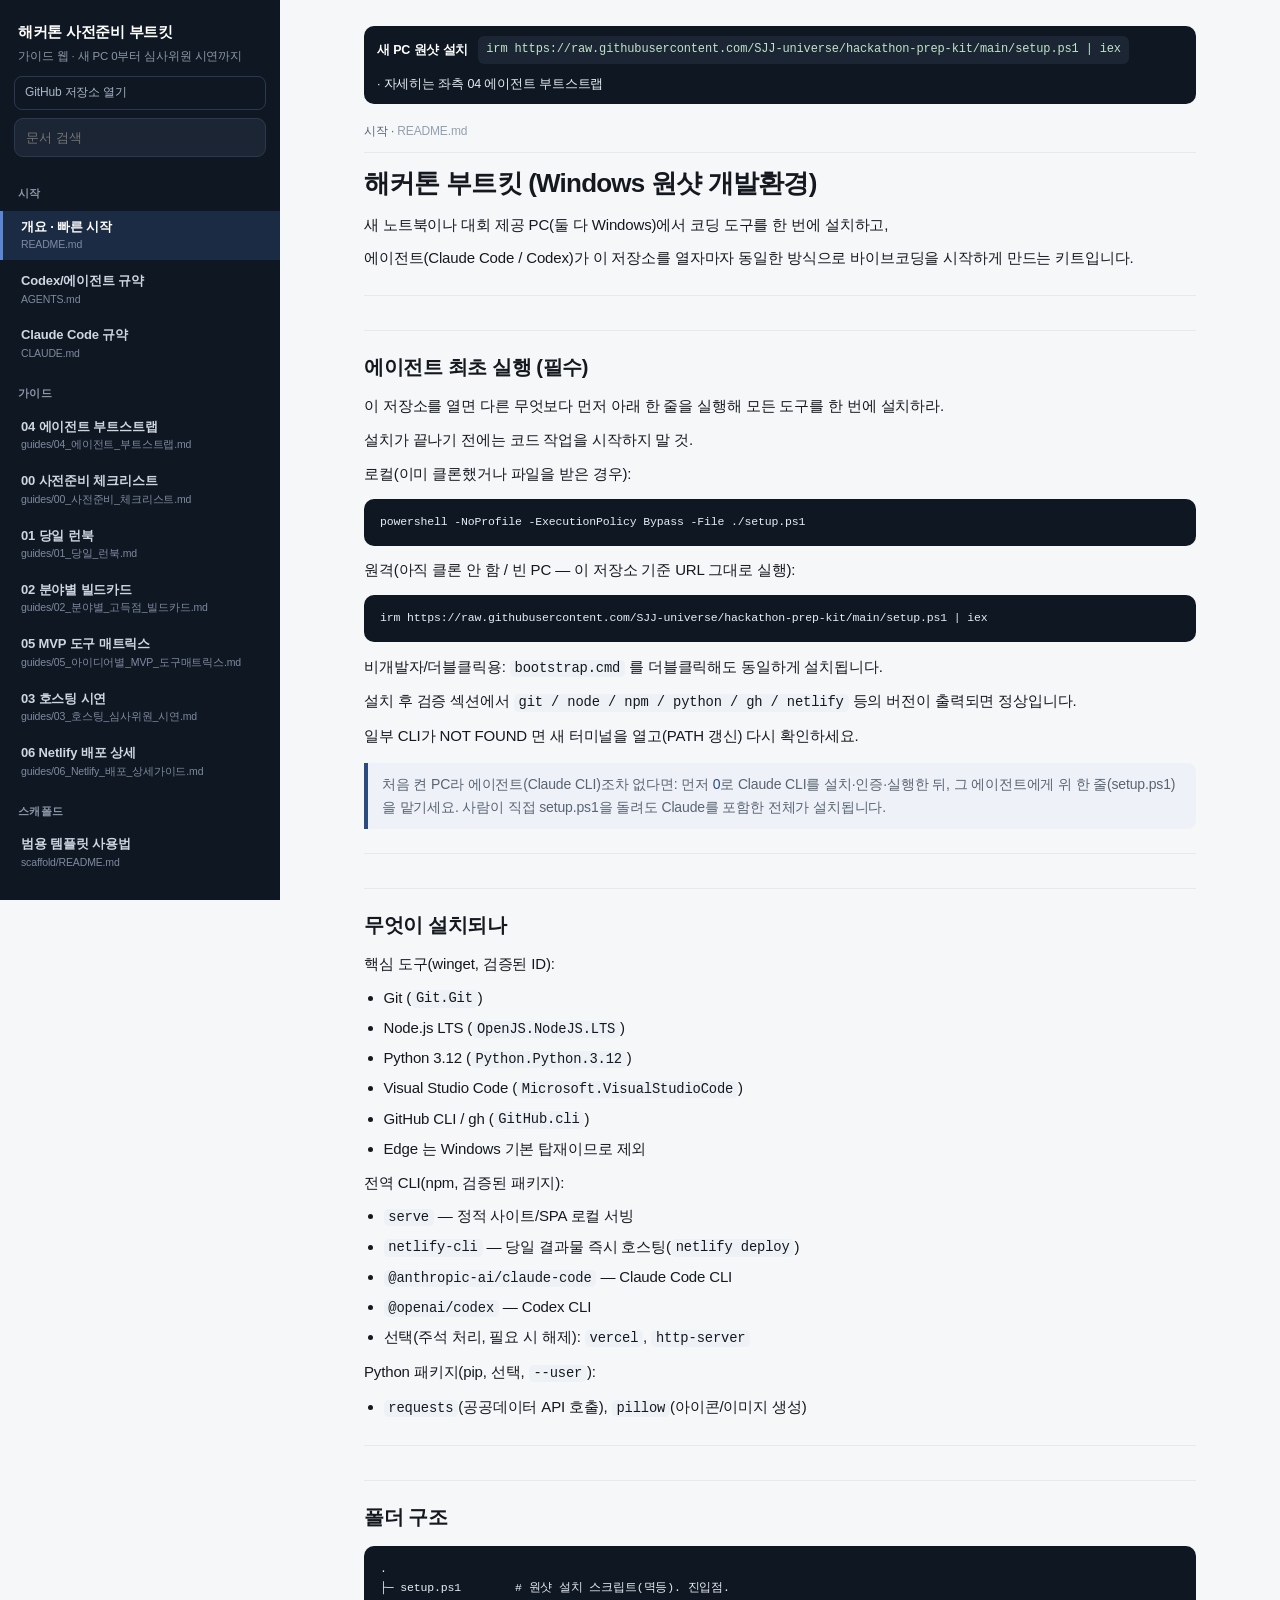
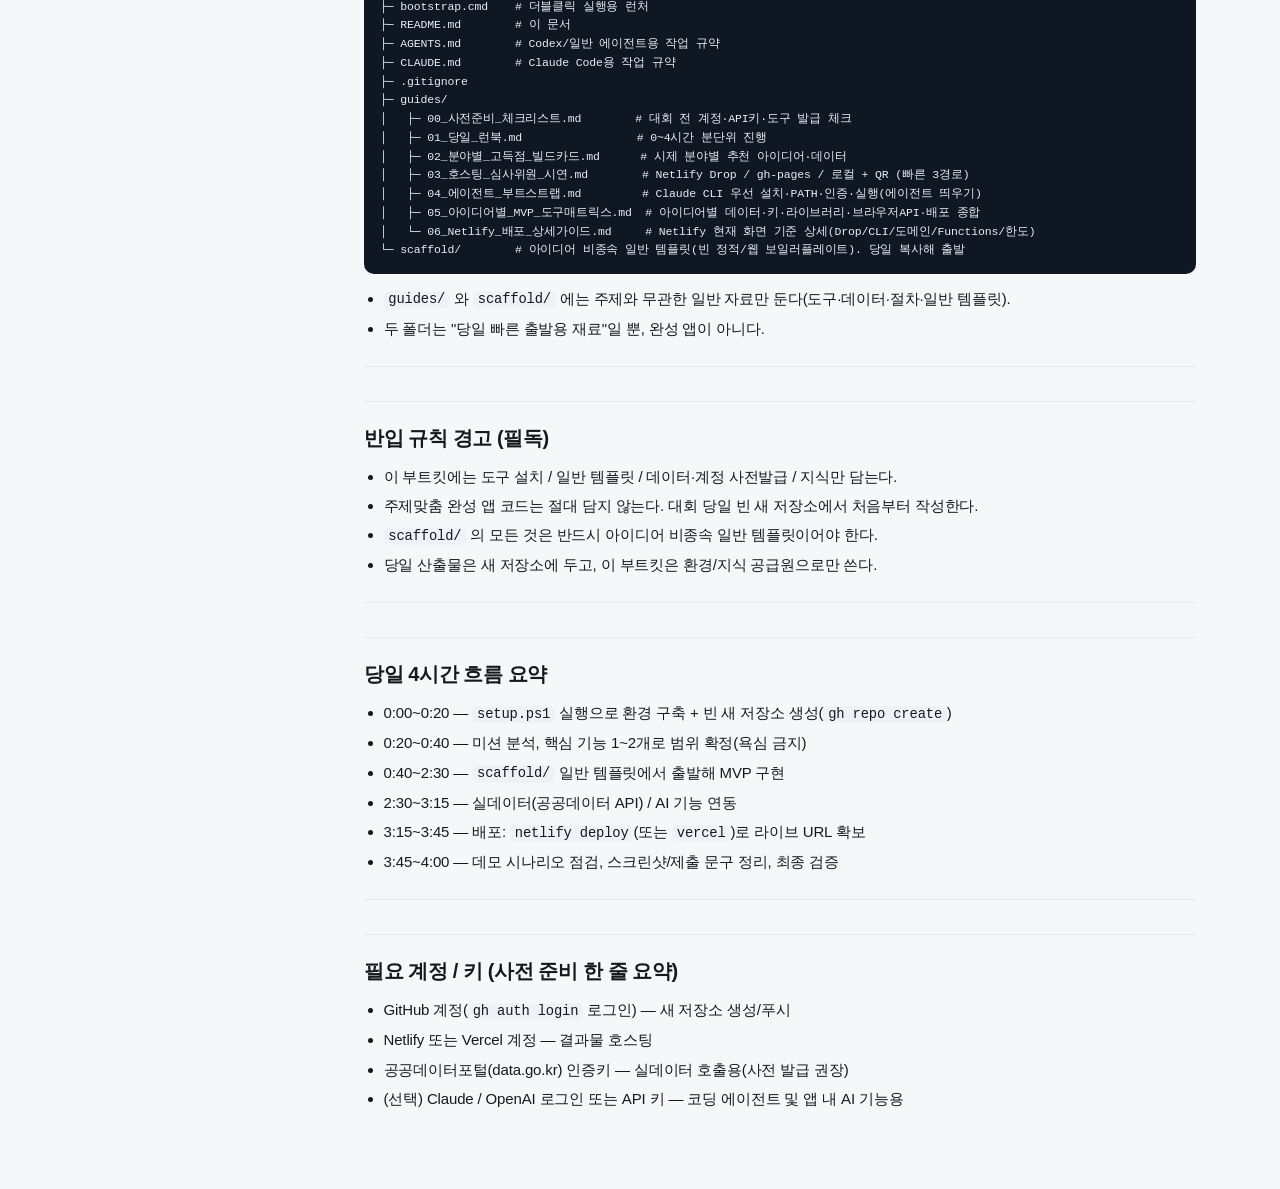
==== commit 98148865: "guides: Netlify 배포 상세가이드(06) + 스캐폴드 배포 강화 (2026-06 현재 사이트 기준) - guides/06_Netlify_배포_상세가이드.md 신설: Dr" ====
--- a/docs/index.html
+++ b/docs/index.html
@@ -54,7 +54,7 @@
  .menubtn{display:inline-flex;align-items:center;gap:7px;position:fixed;left:12px;top:12px;z-index:50;background:var(--side);color:#fff;border:0;border-radius:10px;padding:9px 13px;font:inherit;font-weight:700;font-size:13px;box-shadow:0 2px 10px rgba(0,0,0,.2)}
  .content{padding:60px 18px 90px}
 }
-</style></head><body><button id="menubtn" class="menubtn">목차</button><div class="wrap"><aside class="side"><div class="sbrand">해커톤 사전준비 부트킷</div><div class="ssub">가이드 웹 · 새 PC 0부터 심사위원 시연까지</div><a class="sgh" href="https://github.com/SJJ-universe/hackathon-prep-kit" target="_blank" rel="noopener">GitHub 저장소 열기</a><div class="searchbox"><input id="q" type="search" placeholder="문서 검색"></div><div class="grp"><div class="grphd">시작</div><ul><li><a href="#" class="navi" data-go="f-readme-md"><span class="nt">개요 · 빠른 시작</span><span class="nf">README.md</span></a></li><li><a href="#" class="navi" data-go="f-agents-md"><span class="nt">Codex/에이전트 규약</span><span class="nf">AGENTS.md</span></a></li><li><a href="#" class="navi" data-go="f-claude-md"><span class="nt">Claude Code 규약</span><span class="nf">CLAUDE.md</span></a></li></ul></div><div class="grp"><div class="grphd">가이드</div><ul><li><a href="#" class="navi" data-go="f-guides-04-md"><span class="nt">04 에이전트 부트스트랩</span><span class="nf">guides/04_에이전트_부트스트랩.md</span></a></li><li><a href="#" class="navi" data-go="f-guides-00-md"><span class="nt">00 사전준비 체크리스트</span><span class="nf">guides/00_사전준비_체크리스트.md</span></a></li><li><a href="#" class="navi" data-go="f-guides-01-md"><span class="nt">01 당일 런북</span><span class="nf">guides/01_당일_런북.md</span></a></li><li><a href="#" class="navi" data-go="f-guides-02-md"><span class="nt">02 분야별 빌드카드</span><span class="nf">guides/02_분야별_고득점_빌드카드.md</span></a></li><li><a href="#" class="navi" data-go="f-guides-05-mvp-md"><span class="nt">05 MVP 도구 매트릭스</span><span class="nf">guides/05_아이디어별_MVP_도구매트릭스.md</span></a></li><li><a href="#" class="navi" data-go="f-guides-03-md"><span class="nt">03 호스팅 시연</span><span class="nf">guides/03_호스팅_심사위원_시연.md</span></a></li></ul></div><div class="grp"><div class="grphd">스캐폴드</div><ul><li><a href="#" class="navi" data-go="f-scaffold-readme-md"><span class="nt">범용 템플릿 사용법</span><span class="nf">scaffold/README.md</span></a></li></ul></div></aside><main class="content"><div class="installbar"><b>새 PC 원샷 설치</b> <code>irm https://raw.githubusercontent.com/SJJ-universe/hackathon-prep-kit/main/setup.ps1 | iex</code> · 자세히는 좌측 04 에이전트 부트스트랩</div><section class="doc" id="f-readme-md"><div class="crumb">시작 · <span>README.md</span></div><h1>해커톤 부트킷 (Windows 원샷 개발환경)</h1>
+</style></head><body><button id="menubtn" class="menubtn">목차</button><div class="wrap"><aside class="side"><div class="sbrand">해커톤 사전준비 부트킷</div><div class="ssub">가이드 웹 · 새 PC 0부터 심사위원 시연까지</div><a class="sgh" href="https://github.com/SJJ-universe/hackathon-prep-kit" target="_blank" rel="noopener">GitHub 저장소 열기</a><div class="searchbox"><input id="q" type="search" placeholder="문서 검색"></div><div class="grp"><div class="grphd">시작</div><ul><li><a href="#" class="navi" data-go="f-readme-md"><span class="nt">개요 · 빠른 시작</span><span class="nf">README.md</span></a></li><li><a href="#" class="navi" data-go="f-agents-md"><span class="nt">Codex/에이전트 규약</span><span class="nf">AGENTS.md</span></a></li><li><a href="#" class="navi" data-go="f-claude-md"><span class="nt">Claude Code 규약</span><span class="nf">CLAUDE.md</span></a></li></ul></div><div class="grp"><div class="grphd">가이드</div><ul><li><a href="#" class="navi" data-go="f-guides-04-md"><span class="nt">04 에이전트 부트스트랩</span><span class="nf">guides/04_에이전트_부트스트랩.md</span></a></li><li><a href="#" class="navi" data-go="f-guides-00-md"><span class="nt">00 사전준비 체크리스트</span><span class="nf">guides/00_사전준비_체크리스트.md</span></a></li><li><a href="#" class="navi" data-go="f-guides-01-md"><span class="nt">01 당일 런북</span><span class="nf">guides/01_당일_런북.md</span></a></li><li><a href="#" class="navi" data-go="f-guides-02-md"><span class="nt">02 분야별 빌드카드</span><span class="nf">guides/02_분야별_고득점_빌드카드.md</span></a></li><li><a href="#" class="navi" data-go="f-guides-05-mvp-md"><span class="nt">05 MVP 도구 매트릭스</span><span class="nf">guides/05_아이디어별_MVP_도구매트릭스.md</span></a></li><li><a href="#" class="navi" data-go="f-guides-03-md"><span class="nt">03 호스팅 시연</span><span class="nf">guides/03_호스팅_심사위원_시연.md</span></a></li><li><a href="#" class="navi" data-go="f-guides-06-netlify-md"><span class="nt">06 Netlify 배포 상세</span><span class="nf">guides/06_Netlify_배포_상세가이드.md</span></a></li></ul></div><div class="grp"><div class="grphd">스캐폴드</div><ul><li><a href="#" class="navi" data-go="f-scaffold-readme-md"><span class="nt">범용 템플릿 사용법</span><span class="nf">scaffold/README.md</span></a></li></ul></div></aside><main class="content"><div class="installbar"><b>새 PC 원샷 설치</b> <code>irm https://raw.githubusercontent.com/SJJ-universe/hackathon-prep-kit/main/setup.ps1 | iex</code> · 자세히는 좌측 04 에이전트 부트스트랩</div><section class="doc" id="f-readme-md"><div class="crumb">시작 · <span>README.md</span></div><h1>해커톤 부트킷 (Windows 원샷 개발환경)</h1>
 <p>새 노트북이나 대회 제공 PC(둘 다 Windows)에서 코딩 도구를 한 번에 설치하고,</p>
 <p>에이전트(Claude Code / Codex)가 이 저장소를 열자마자 동일한 방식으로 바이브코딩을 시작하게 만드는 키트입니다.</p>
 <hr>
@@ -90,9 +90,10 @@
 │   ├─ 00_사전준비_체크리스트.md        # 대회 전 계정·API키·도구 발급 체크
 │   ├─ 01_당일_런북.md                 # 0~4시간 분단위 진행
 │   ├─ 02_분야별_고득점_빌드카드.md      # 시제 분야별 추천 아이디어·데이터
-│   ├─ 03_호스팅_심사위원_시연.md        # Netlify Drop / gh-pages / 로컬 + QR
+│   ├─ 03_호스팅_심사위원_시연.md        # Netlify Drop / gh-pages / 로컬 + QR (빠른 3경로)
 │   ├─ 04_에이전트_부트스트랩.md         # Claude CLI 우선 설치·PATH·인증·실행(에이전트 띄우기)
-│   └─ 05_아이디어별_MVP_도구매트릭스.md  # 아이디어별 데이터·키·라이브러리·브라우저API·배포 종합
+│   ├─ 05_아이디어별_MVP_도구매트릭스.md  # 아이디어별 데이터·키·라이브러리·브라우저API·배포 종합
+│   └─ 06_Netlify_배포_상세가이드.md     # Netlify 현재 화면 기준 상세(Drop/CLI/도메인/Functions/한도)
 └─ scaffold/        # 아이디어 비종속 일반 템플릿(빈 정적/웹 보일러플레이트). 당일 복사해 출발</code></pre>
 <ul><li><code>guides/</code> 와 <code>scaffold/</code> 에는 주제와 무관한 일반 자료만 둔다(도구·데이터·절차·일반 템플릿).</li><li>두 폴더는 "당일 빠른 출발용 재료"일 뿐, 완성 앱이 아니다.</li></ul>
 <hr>
@@ -452,10 +453,11 @@
 <h3>6-C. 출처 (도구 사실 확인, 2026-06 웹검색)</h3>
 <ul><li>jsPDF: <a href="https://cdnjs.com/libraries/jspdf" target="_blank" rel="noopener">cdnjs</a>, <a href="https://www.npmjs.com/package/jspdf" target="_blank" rel="noopener">npm</a></li><li>qrcode.js(davidshimjs): <a href="https://github.com/davidshimjs/qrcodejs" target="_blank" rel="noopener">GitHub</a>, <a href="https://cdnjs.com/libraries/qrcodejs" target="_blank" rel="noopener">cdnjs</a></li><li>Kakao Maps JS SDK 키·도메인 등록: <a href="https://developers.kakao.com/docs/latest/ko/javascript/getting-started" target="_blank" rel="noopener">Kakao Developers 시작하기</a>, <a href="https://apis.map.kakao.com/web/guide/" target="_blank" rel="noopener">지도 Web API 가이드</a></li><li>공공데이터셋 ID·키·발급 절차: 본 키트 <code>04_data/catalog.md</code>·<code>04_data/keys-ready.md</code>(data.go.kr·safetydata·식품안전나라·VWorld·Kakao 검증분). 위경도 컬럼·DSSP-IF 번호·필드명 등 "당일확인" 항목은 발급 후 1건 응답으로 확정.</li></ul></section><section class="doc" id="f-guides-03-md"><div class="crumb">가이드 · <span>guides/03_호스팅_심사위원_시연.md</span></div><h1>03 호스팅·심사위원 시연 — 3경로 (빠른 순서)</h1>
 <p>심사 시점에 "실제 작동·시연 가능"이 인정 조건이다(목업·발표자료만은 불인정). 심사위원에게 보여주는 방법을 빠른 순서로 3개 준비한다. <strong>1순위 Netlify Drop</strong>, 막히면 <strong>GitHub Pages</strong>, 그래도 안 되면 <strong>로컬 폴백</strong>. 시연 직전 점검과 QR은 맨 아래.</p>
+<blockquote>Netlify의 현재 화면 기준 단계별 상세(드롭 1시간 클레임·CLI v26·고정 슬러그·SPA 리다이렉트·Functions로 키 숨기기·무료 크레딧 한도·카카오맵 도메인 등록)는 <a href="#" class="xlink" data-go="f-guides-06-netlify-md">06 Netlify 배포 상세 가이드</a>를 본다.</blockquote>
 <p>전제: 보여줄 산출물은 <strong>정적 파일 묶음</strong>(빌드형이면 <code>npm run build</code>의 <code>dist</code>, 정적 HTML이면 그 폴더)이다. 서버사이드 API 프록시가 있으면 그 부분은 호스팅이 별도로 필요하다(아래 각 경로의 "프록시 주의" 참고).</p>
 <hr>
 <h2>경로 1 — Netlify Drop (무인증·가장 빠름) [1순위]</h2>
-<p>브라우저에서 <code>https://app.netlify.com/drop</code> 을 열고, <strong>배포할 폴더(또는 zip)를 통째로 드래그&amp;드롭</strong>한다. 수 초 안에 <code>https://&lt;랜덤이름&gt;.netlify.app</code> URL이 발급된다. 로그인 없이도 된다(계정이 있으면 사이트가 보존·재배포 가능).</p>
+<p>브라우저에서 <code>https://app.netlify.com/drop</code> 을 열고, <strong>배포할 폴더를 통째로 드래그&amp;드롭</strong>한다(zip은 먼저 압축 해제, <code>index.html</code>은 폴더 루트). 수 초 안에 <code>https://&lt;랜덤이름&gt;.netlify.app</code> URL이 발급된다. <strong>발표용은 먼저 로그인 후 드롭하라</strong> — 무로그인으로 만든 사이트는 1시간 내 클레임하지 않으면 소멸한다(공식: "claim within one hour").</p>
 <p>절차:</p>
 <ol><li>산출물 폴더를 확정한다. 빌드형: <code>npm run build</code> → <code>dist</code>. 정적: <code>index.html</code>이 들어있는 폴더.</li><li>그 폴더를 <code>app.netlify.com/drop</code>에 드래그. (zip으로 올려도 됨)</li><li>발급된 https URL을 복사 → 다른 기기에서 즉시 확인.</li><li>(선택) 파일을 고쳤으면 같은 페이지에 <strong>다시 드래그</strong>하면 새 URL/갱신. CLI를 쓰면 <code>netlify deploy --dir dist --prod</code>.</li></ol>
 <p>예상 함정:</p>
@@ -496,13 +498,131 @@
 <p>발표 동선·역할 분담은 <span class="deadlink"> 0 </span>, 통과 필수 급소는 <span class="deadlink"> 1 </span>.</p>
 <hr>
 <h2>QR 코드 만드는 법 (한 줄)</h2>
-<ul><li>오프라인(추천·망 불안 대비): <code>npx qrcode "https://&lt;배포URL&gt;" -o qr.png</code> → 슬라이드/종이에 삽입.</li><li>온라인(빠를 때): qr-code-generator류 사이트에 URL 붙여넣기 → PNG 저장. (현장 망이 불안하면 오프라인 생성이 안전)</li></ul></section><section class="doc" id="f-scaffold-readme-md"><div class="crumb">스캐폴드 · <span>scaffold/README.md</span></div><h1>Static App Scaffold</h1>
+<ul><li>오프라인(추천·망 불안 대비): <code>npx qrcode "https://&lt;배포URL&gt;" -o qr.png</code> → 슬라이드/종이에 삽입.</li><li>온라인(빠를 때): qr-code-generator류 사이트에 URL 붙여넣기 → PNG 저장. (현장 망이 불안하면 오프라인 생성이 안전)</li></ul></section><section class="doc" id="f-guides-06-netlify-md"><div class="crumb">가이드 · <span>guides/06_Netlify_배포_상세가이드.md</span></div><h1>06 Netlify 배포 상세 가이드 (현재 사이트 기준, 2026-06 검증)</h1>
+<p>심사위원이 자기 폰으로 QR을 찍어 직접 실행하려면 결과물을 <strong>공개 HTTPS 주소</strong>에 올려야 한다. Netlify는 그 일을 가장 빠르게(드래그 한 번) 해 주는 정적 호스트다. 이 문서는 현재(2026-06) Netlify 화면·명령 기준의 단계별 사용법이다. 빠른 요약은 <a href="#" class="xlink" data-go="f-guides-03-md">03 호스팅·심사위원 시연</a>에 있고, 여기서는 그 1순위 경로(Netlify)를 끝까지 펼친다.</p>
+<blockquote>핵심 사실(검증): 무료 플랜은 2025-09-04부터 <strong>크레딧제</strong>로 바뀌었고 <strong>초과 결제가 없는 하드캡</strong>이다(소진 시 사이트 일시정지). 데모 당일 멈춤을 피하려면 큰 미디어·무거운 Functions를 피하라. UI 메뉴가 "Sites"에서 <strong>"Projects"</strong>로 개명되었다(옛 튜토리얼의 "Site settings" = 지금의 "Project configuration").</blockquote>
+<hr>
+<h2>0. 두 경로 — 언제 무엇을 쓰나</h2>
+<div class="tablewrap"><table><thead><tr><th style="text-align:left"></th><th style="text-align:left">경로 A: Netlify Drop</th><th style="text-align:left">경로 B: Netlify CLI</th></tr></thead><tbody><tr><td style="text-align:left">방식</td><td style="text-align:left">브라우저에 <strong>폴더 드래그</strong></td><td style="text-align:left">터미널 <code>netlify deploy --prod</code></td></tr><tr><td style="text-align:left">사전 준비</td><td style="text-align:left">없음(무인증 가능) / 로그인 권장</td><td style="text-align:left"><code>netlify-cli</code> 설치 + 로그인(또는 토큰)</td></tr><tr><td style="text-align:left">속도</td><td style="text-align:left">수 초</td><td style="text-align:left">첫 로그인 포함 1~2분</td></tr><tr><td style="text-align:left">무대 적합</td><td style="text-align:left"><strong>현장 1순위</strong>(가장 단순·실패지점 적음)</td><td style="text-align:left">반복 재배포·자동화·에이전트에 유리</td></tr><tr><td style="text-align:left">영속성</td><td style="text-align:left">로그인 안 하면 <strong>1시간 후 소멸</strong></td><td style="text-align:left">로그인 계정에 영구 보존</td></tr></tbody></table></div>
+<p>권장: <strong>현장 본배포는 Drop</strong>(로그인한 상태로), <strong>연습·자동 재배포는 CLI</strong>. 둘 다 준비해 두고, 무대에서는 Drop을 1순위로 둔다.</p>
+<hr>
+<h2>경로 A — Netlify Drop (현재 화면 단계별)</h2>
+<h3>A-1. 먼저 로그인부터 (중요)</h3>
+<p>무인증으로도 드롭은 되지만, 만들어진 사이트는 <strong>1시간 안에 클레임(회원가입/로그인으로 귀속)하지 않으면 사라진다</strong>(공식 문구: "claim within one hour"). 발표 전에 만든 데모 URL이 발표 도중 사라지면 치명적이다. 그러니:</p>
+<ol><li><code>https://app.netlify.com</code> 에서 먼저 <strong>로그인</strong>(GitHub 계정으로 가입이 가장 빠름).</li><li>그 다음에 드롭한다 → 사이트가 내 팀에 영구 귀속된다.</li></ol>
+<h3>A-2. 드롭 절차</h3>
+<ol><li><code>https://app.netlify.com/drop</code> 를 연다(또는 Projects 대시보드 하단의 드롭존).</li><li><strong>폴더를 통째로 드래그</strong>한다. (zip 아님 — zip이면 먼저 압축을 풀고 폴더를 드래그. 낱개 파일도 아님.)</li></ol>
+<ul><li>빌드형이면 빌드 산출 폴더(<code>dist</code> / <code>build</code> / <code>public</code>)를 드래그.</li><li>무빌드 정적이면 <code>index.html</code>이 든 폴더.</li></ul>
+<ol><li><strong><code>index.html</code>이 폴더 최상위(루트)에 있어야 한다.</strong> 하위폴더 안에 있으면 "Please drop a folder containing an index.html file" 오류 또는 배포 후 404가 난다(가장 흔한 실수).</li><li>드롭하면 수 초 내 라이브. <strong><code>https://&lt;랜덤단어&gt;.netlify.app</code></strong> 형태의 URL이 발급된다.</li></ol>
+<p>브라우저/환경: 최신 Chromium 계열 브라우저, 안정적 네트워크, 그리고 <strong>압축 해제 기준 프로젝트 용량의 약 4배 여유 RAM</strong>을 권고한다.</p>
+<h3>A-3. 용량 한도 (드래그앤드롭)</h3>
+<ul><li>전체 배포: <strong>50MB 미만</strong>일 때 가장 잘 된다.</li><li>개별 파일: <strong>10MB 초과 파일은 배포가 멈출 수 있다.</strong></li><li>이를 넘으면 Drop 대신 <strong>CLI</strong>(경로 B)를 쓰라고 Netlify가 안내한다. (한글 폰트 base64·동영상 등 큰 자산이 있으면 주의 — 폰트는 서브셋, 동영상은 외부 링크/유튜브 권장.)</li></ul>
+<h3>A-4. 고정된 URL로 이름 바꾸기 (현재 메뉴 경로)</h3>
+<p>랜덤 URL은 QR·카카오맵 도메인 등록에 불편하다. <strong>공유 전에 한 번</strong> 이름을 바꿔 고정 슬러그를 만든다.</p>
+<ul><li>현재 경로: <strong>사이트 클릭 → Project configuration → General → Project details → "Manage project name"</strong> (구 라벨: Site configuration → Site details → "Change site name").</li><li>입력 후 저장하면 즉시 <strong><code>https://&lt;새이름&gt;.netlify.app</code></strong> 로 바뀐다.</li><li>주의: <strong>옛 랜덤 URL은 새 주소로 리다이렉트되지 않는다.</strong> 그러니 QR을 만들고 공유하기 <strong>전에</strong> 먼저 개명할 것.</li></ul>
+<h3>A-5. 업데이트 재배포 (같은 사이트 유지)</h3>
+<p>코드를 고친 뒤에는 <strong>그 사이트의 Deploys 페이지 하단 드롭존</strong>에 새 산출 폴더를 다시 드래그한다(Production deploys 영역). 같은 URL/슬러그를 유지한 채 새 배포가 시작된다.</p>
+<ul><li>함정: 일반 <code>app.netlify.com/drop</code> 페이지에 다시 드롭하면 <strong>새 사이트(새 랜덤 URL)</strong>가 생긴다 — 업데이트할 때는 그러지 말 것.</li></ul>
+<hr>
+<h2>경로 B — Netlify CLI (현재 명령 기준)</h2>
+<h3>B-1. 설치</h3>
+<pre class="code"><code>npm install -g netlify-cli</code></pre>
+<ul><li>현재 버전대: <strong>netlify-cli v26.x</strong>, <strong>Node.js 20.12.2 이상</strong> 필요(키트 <code>setup.ps1</code>의 Node LTS면 충족).</li><li>실행 바이너리 이름은 <strong><code>netlify</code></strong>. 설치 확인: <code>netlify --version</code>.</li><li>전역설치가 막히면 일회성으로 <code>npx netlify-cli &lt;명령&gt;</code> 도 가능.</li></ul>
+<h3>B-2. 인증 — 두 방식</h3>
+<p>대화형(브라우저 OAuth):</p>
+<pre class="code"><code>netlify login</code></pre>
+<p>브라우저가 열려 "Netlify CLI" 권한을 허용하면 토큰이 로컬에 저장된다(Windows: <code>AppData\Roaming\netlify\Config\config.json</code>).</p>
+<p>비대화형(CI / 에이전트 — 브라우저 못 띄울 때): 환경변수로 토큰을 주면 <code>netlify login</code>을 건너뛴다.</p>
+<pre class="code"><code># PowerShell
+$env:NETLIFY_AUTH_TOKEN = "토큰값"</code></pre>
+<p>개인 액세스 토큰(PAT) 발급 경로(현재 UI): <strong>User settings → Applications → Personal access tokens</strong> (바로가기: <code>https://app.netlify.com/user/applications#personal-access-tokens</code>) → <strong>New access token</strong> → 이름·만료 설정 → <strong>Generate token</strong> → 복사해 <code>NETLIFY_AUTH_TOKEN</code>으로 보관.</p>
+<h3>B-3. 배포 명령 (현재)</h3>
+<pre class="code"><code>netlify deploy                         # 드래프트 배포 -&gt; 임시 미리보기 URL
+netlify deploy --prod                  # 프로덕션(실 URL)로 배포
+netlify deploy --prod --dir=dist       # 배포할 폴더 지정
+netlify deploy --prod --dir=. --no-build   # 무빌드 순수 정적 한 줄
+netlify deploy --site &lt;이름또는ID&gt; --prod  # 특정 사이트로 배포</code></pre>
+<p>주요 플래그(모두 현재 유효): <code>--prod</code>(프로덕션), <code>--dir</code>(배포 폴더), <code>--site</code>(대상 사이트), <code>--no-build</code>(빌드 단계 생략 — 순수 HTML 폴더에 필수), <code>--alias</code>(예측 가능한 미리보기 URL, 최대 37자), <code>--message</code>, <code>--allow-anonymous</code>(무로그인 배포·드래프트).</p>
+<p>첫 실행 때 폴더가 사이트에 연결돼 있지 않으면, <strong>기존 사이트 선택 / 새 사이트 생성</strong>을 물어보고 이후 그 폴더를 연결해 둔다.</p>
+<h3>B-4. 새 사이트에 비대화형으로 올리기 (에이전트/CI)</h3>
+<p>가장 단순한 길은 링크 단계를 건너뛰고 deploy가 사이트를 만들게 하는 것:</p>
+<pre class="code"><code>$env:NETLIFY_AUTH_TOKEN = "토큰값"
+netlify deploy --prod --dir=. --no-build --site my-demo-name</code></pre>
+<p>명시적으로 만들고 올리려면:</p>
+<pre class="code"><code>netlify sites:create --name my-demo-name
+netlify deploy --prod --dir=. --no-build</code></pre>
+<blockquote>키트에는 이 경로를 감싼 도우미 <code>scaffold/deploy-netlify.ps1</code> 이 있다. 한 줄로 Drop 페이지를 열거나 CLI 배포를 시도한다(설치·인증 점검 포함). 사용법은 아래 "한 줄 배포" 참고.</blockquote>
+<hr>
+<h2>SPA 404 방지 (새로고침 시 빈 화면/404)</h2>
+<p>클라이언트 라우터를 쓰면 하위경로 새로고침 때 404가 난다. 모든 경로를 앱 셸로 보내는 캐치올 리라이트를 둔다(단일 화면 정적이면 불필요).</p>
+<p>방법 A — <code>_redirects</code> 파일(확장자 없음). <strong>배포(publish) 폴더 루트</strong>에 둔다. Vite/CRA면 <code>public/</code>에 두면 빌드가 산출 폴더로 복사한다.</p>
+<pre class="code"><code>/*    /index.html   200</code></pre>
+<p>방법 B — <code>netlify.toml</code>(저장소 루트):</p>
+<pre class="code"><code>[[redirects]]
+  from = "/*"
+  to = "/index.html"
+  status = 200</code></pre>
+<p><code>200</code>이면 <strong>리라이트</strong>(주소창 URL 유지, SPA 라우터가 처리). 이 파일이 <strong>실제 배포된 산출물 안</strong>에 들어가야 효과가 있다(저장소에만 있고 빌드에 안 들어가면 무효). Drop으로 올릴 때도 드래그하는 폴더 안에 <code>_redirects</code>가 있어야 한다.</p>
+<hr>
+<h2>고정/커스텀 도메인 + 카카오맵 도메인 등록 경고</h2>
+<ul><li>커스텀 도메인: <strong>Project overview → Domain management → Add a domain</strong> → "Add a domain you already own"(또는 구매).</li><li>고정 <code>*.netlify.app</code> 서브도메인: A-4의 이름 변경으로 확정(공유 전 한 번).</li><li><strong>카카오맵 직격 주의:</strong> Kakao JavaScript SDK는 웹 도메인 화이트리스트를 강제한다. <strong>최종 배포 오리진</strong>(예: <code>https://my-demo-name.netlify.app</code> 또는 커스텀 도메인)을 <strong>Kakao Developers → 내 애플리케이션 → 앱 설정 → 플랫폼 → Web → 사이트 도메인</strong>에 등록해야 한다. 랜덤 미리보기 서브도메인과 개명/커스텀 도메인은 서로 다른 오리진이다 — <strong>실제 배포할 도메인을 등록</strong>하지 않으면 심사위원 폰에서 지도가 조용히 "도메인 미등록" 오류로 깨진다. localhost(개발용)와 배포 도메인을 <strong>둘 다</strong> 등록해 두는 것이 안전.</li></ul>
+<hr>
+<h2>Netlify Functions — API 키 숨기기 / CORS 프록시</h2>
+<p>브라우저에서 외부 공개 API를 직접 부르면 CORS 또는 키 노출 문제가 난다. 키가 필요한 호출은 서버리스 함수 뒤로 숨긴다(정적 사이트 그대로 유지하면서).</p>
+<ul><li>폴더: <code>netlify/functions/</code> (기본).</li><li>프런트 호출 경로: <code>/.netlify/functions/&lt;함수이름&gt;</code>.</li><li><strong>현재 시그니처(중요 변경):</strong> 옛 <code>export const handler = async (event) =&gt; { return { statusCode, body } }</code>(AWS Lambda 스타일)는 <strong>폐지 예정(2027-07-01 이후 배포 거부)</strong>. 2026 기준 권장형:</li></ul>
+<pre class="code"><code>// netlify/functions/proxy.mjs
+export default async (req, context) =&gt; {
+  const key = process.env.MY_API_KEY;          // 서버에서만 읽힘(브라우저 노출 안 됨)
+  const upstream = await fetch("https://api.example.com/data?key=" + key);
+  const data = await upstream.json();
+  return new Response(JSON.stringify(data), {
+    headers: {
+      "content-type": "application/json",
+      "access-control-allow-origin": "*",
+    },
+  });
+};</code></pre>
+<p>프런트: <code>fetch('/.netlify/functions/proxy')</code> — 키가 브라우저에 닿지 않고, 함수 응답이 CORS도 해결한다.</p>
+<ul><li>환경변수 설정 경로(현재): <strong>Project configuration → Environment variables</strong>(구 "Site configuration"). 함수에서 <code>process.env.MY_API_KEY</code>로 읽는다. <strong>절대 프런트 번들에 키를 넣지 말 것.</strong></li><li>무료 플랜 함수는 <strong>동기 실행 10초 제한</strong>. 무거운 작업/대용량 응답은 피한다.</li></ul>
+<blockquote>더 단순한 대안: 키가 필요 없는 시연이라면, 데모용 응답을 <strong>사전 캐시 JSON</strong>(<code>/mock/&lt;입력&gt;.json</code>)으로 번들에 동봉하고 <code>라이브 → 실패 시 캐시</code>로 폴백한다(함수조차 불필요). 라이브 API가 막혀도 심사위원에겐 에러 대신 데이터가 보인다.</blockquote>
+<hr>
+<h2>무료 플랜 한도 (2026, 크레딧제)</h2>
+<p>2025-09-04 이후 가입 계정은 크레딧제다. 그 전 계정은 레거시 한도(대역폭 100GB/월 + 빌드 300분/월).</p>
+<ul><li><strong>월 300 크레딧 — 하드캡</strong>(자동충전·초과결제 없음, 소진 시 사이트 일시정지).</li><li>동시 빌드 1, 프로젝트 최대 500개.</li><li>웹 대역폭 20크레딧/GB(전부 대역폭에 쓰면 ≈15GB/월).</li><li>프로덕션 배포 15크레딧/회(≈20회/월) — 연습 재배포를 너무 자주 돌리지 말 것.</li><li>웹 요청 2크레딧/1만 요청. 함수 컴퓨트 10크레딧/GB-시간(+10초 타임아웃).</li><li>크레딧은 <strong>공용 풀</strong>이라 위 수치는 동시 최대가 아니라 상호 배타적 상한이다.</li></ul>
+<p>해커톤 데모 규모(심사위원 몇 명이 잠깐 접속)에서는 한도가 문제되지 않는다. 다만 <strong>하드캡</strong>이라 바이럴/대용량 미디어는 데모 도중 사이트를 멈출 수 있으니 피한다.</p>
+<hr>
+<h2>흔한 함정 (2025–2026)</h2>
+<ul><li><strong>메뉴 개명</strong>: "Sites" → <strong>"Projects"</strong>. 옛 튜토리얼의 "Site settings / Build &amp; deploy"는 지금의 "Project configuration" 메뉴. 환경변수도 "Project configuration → Environment variables".</li><li><strong>재배포 후 옛 화면</strong>: 배포 시 엣지 캐시는 자동 무효화되지만 빌드 의존성 캐시가 옛 산출물을 물고 올 수 있다 → <strong>Deploys → Trigger deploy → "Clear cache and deploy site"</strong>. 브라우저 쪽은 강력새로고침(Ctrl+F5)/시크릿창.</li><li><strong>자산 경로</strong>: <code>*.netlify.app</code> 루트 배포(Drop 포함)에서는 <strong>절대경로 <code>/assets/...</code>가 안전</strong>하다. GitHub Pages용으로 <code>base: '/repo/'</code>를 남겨두면 깨진다 → 루트 Netlify 배포는 Vite <code>base: '/'</code> 또는 상대경로.</li><li><strong>익명 Drop 1시간 소멸</strong>: A-1 참고 — 발표용은 반드시 로그인 후 드롭.</li><li><strong>HTTPS 필요 기능</strong>: Netlify는 https라 위치정보·카메라·클립보드·서비스워커가 정상 동작한다(로컬 http LAN과 다름). 단 권한 팝업은 <strong>실제 폰</strong>에서 한 번 확인.</li></ul>
+<hr>
+<h2>배포 직후 스모크 (30초)</h2>
+<pre class="code"><code># 1) 200 OK + 본문 확인 (PowerShell)
+curl.exe -I https://&lt;사이트&gt;.netlify.app
+# 2) 핵심 자산 1개가 실제로 받아지는지
+curl.exe -s -o NUL -w "%{http_code}\n" https://&lt;사이트&gt;.netlify.app/app.js</code></pre>
+<ul><li><strong>다른 기기</strong>(휴대폰)에서 <strong>셀룰러(와이파이 끄고)</strong>로 URL을 직접 열어 본다 → 5초 내 인터랙티브.</li><li>핵심 한 동작(입력 → 실호출/결과 → 출처칩)이 그 자리에서 돈다.</li><li>HTTPS 필요 기능이면 권한 팝업이 뜨고 동작한다.</li></ul>
+<hr>
+<h2>QR 만들기 (오프라인 권장)</h2>
+<pre class="code"><code>npx qrcode "https://&lt;사이트&gt;.netlify.app" -o qr.png</code></pre>
+<ul><li>발급된 PNG를 슬라이드 + <strong>종이 카드</strong> 양쪽에 둔다(현장 망 불안 대비, 라이브 렌더 QR 금지).</li><li>고대비·충분한 크기로, 두 대의 폰으로 스캔 테스트.</li></ul>
+<hr>
+<h2>한 줄 배포 (키트 스캐폴드)</h2>
+<pre class="code"><code># Drop 페이지 열기 + (로그인돼 있으면) CLI 프로덕션 배포 시도
+.\deploy-netlify.ps1
+
+# Drop 안내만 (CLI 실행 안 함)
+.\deploy-netlify.ps1 -DropOnly
+
+# 폴더/사이트 지정 무빌드 배포
+.\deploy-netlify.ps1 -Dir .\dist -SiteName my-demo-name</code></pre>
+<hr>
+<h2>출처 (당일 1회 재확인 권장 — UI 라벨/한도는 변동될 수 있음)</h2>
+<ul><li>Netlify Drop 퀵스타트: <a href="https://docs.netlify.com/start/quickstarts/netlify-drop-quickstart/" target="_blank" rel="noopener">https://docs.netlify.com/start/quickstarts/netlify-drop-quickstart/</a></li><li>배포 만들기(익명 1시간 클레임): <a href="https://docs.netlify.com/deploy/create-deploys/" target="_blank" rel="noopener">https://docs.netlify.com/deploy/create-deploys/</a></li><li>CLI 시작하기: <a href="https://docs.netlify.com/api-and-cli-guides/cli-guides/get-started-with-cli/" target="_blank" rel="noopener">https://docs.netlify.com/api-and-cli-guides/cli-guides/get-started-with-cli/</a></li><li>deploy 명령 레퍼런스: <a href="https://cli.netlify.com/commands/deploy/" target="_blank" rel="noopener">https://cli.netlify.com/commands/deploy/</a></li><li>리다이렉트 옵션(_redirects/netlify.toml): <a href="https://docs.netlify.com/manage/routing/redirects/redirect-options/" target="_blank" rel="noopener">https://docs.netlify.com/manage/routing/redirects/redirect-options/</a></li><li>Functions 시작하기(현대 시그니처): <a href="https://docs.netlify.com/build/functions/get-started/" target="_blank" rel="noopener">https://docs.netlify.com/build/functions/get-started/</a></li><li>Lambda 호환(구 handler 폐지): <a href="https://docs.netlify.com/build/functions/lambda-compatibility/" target="_blank" rel="noopener">https://docs.netlify.com/build/functions/lambda-compatibility/</a></li><li>크레딧제 요금/한도: <a href="https://docs.netlify.com/manage/accounts-and-billing/billing/billing-for-credit-based-plans/credit-based-pricing-plans/" target="_blank" rel="noopener">https://docs.netlify.com/manage/accounts-and-billing/billing/billing-for-credit-based-plans/credit-based-pricing-plans/</a></li></ul></section><section class="doc" id="f-scaffold-readme-md"><div class="crumb">스캐폴드 · <span>scaffold/README.md</span></div><h1>Static App Scaffold</h1>
 <p>대회 당일, 빈 새 저장소에서 곧바로 시작할 수 있는 무프레임워크(바닐라) 정적 앱 골격입니다.</p>
 <p>주제에 종속되지 않은 일반 템플릿이며, MVP 1~2개 기능만 빠르게 얹는 데 최적화되어 있습니다.</p>
 <h2>반입 규칙 주의 (중요)</h2>
 <ul><li>이 스캐폴드는 일반 골격일 뿐, 주제 맞춤 로직은 들어있지 않습니다.</li><li>아이디어 구현 코드는 반드시 대회 당일, 빈 새 저장소에서 작성하세요.</li><li>파일 안의 <code>TODO</code> 표시 지점에만 로직을 채우는 방식으로 사용합니다.</li></ul>
 <h2>구성</h2>
-<ul><li><code>index.html</code> : 헤더 / 메인(입력 영역, 결과 영역) / 푸터. 시맨틱 마크업 + 접근성 기본.</li><li><code>app.css</code> : 디자인 토큰(색·간격·타이포·라운드·그림자) + 범용 컴포넌트(버튼·카드·인풋·뱃지·토스트).</li><li><code>app.js</code> : 셀렉터 헬퍼, 안전 출력(escape), 간단 상태 store, 결과 렌더 골격, 서비스워커 가드.</li><li><code>serve.ps1</code> : 로컬 정적 서버 실행 + 브라우저 자동 오픈.</li><li><code>deploy-netlify.ps1</code> : Netlify Drop(무인증) + CLI 배포.</li><li><code>deploy-ghpages.ps1</code> : gh CLI로 저장소 생성 → 푸시 → Pages 활성화.</li></ul>
+<ul><li><code>index.html</code> : 헤더 / 메인(입력 영역, 결과 영역) / 푸터. 시맨틱 마크업 + 접근성 기본.</li><li><code>app.css</code> : 디자인 토큰(색·간격·타이포·라운드·그림자) + 범용 컴포넌트(버튼·카드·인풋·뱃지·토스트).</li><li><code>app.js</code> : 셀렉터 헬퍼, 안전 출력(escape), 간단 상태 store, 결과 렌더 골격, 서비스워커 가드.</li><li><code>serve.ps1</code> : 로컬 정적 서버 실행 + 브라우저 자동 오픈.</li><li><code>deploy-netlify.ps1</code> : Netlify Drop 안내 + CLI 배포(<code>-Dir</code>/<code>-SiteName</code>/<code>-DropOnly</code>/<code>-Draft</code>). 상세는 <a href="#" class="xlink" data-go="f-guides-06-netlify-md"> 5 </a>.</li><li><code>netlify.toml</code> : SPA 404 방지 리다이렉트 + 기본 보안 헤더(제너릭). 빌드형이면 publish만 조정.</li><li><code>deploy-ghpages.ps1</code> : gh CLI로 저장소 생성 → 푸시 → Pages 활성화.</li></ul>
 <h2>빠른 시작 (당일 흐름)</h2>
 <ol><li>새 저장소에 이 파일들을 복사한다.</li><li>로컬 확인:</li></ol>
 <pre class="code"><code>   .\serve.ps1</code></pre>
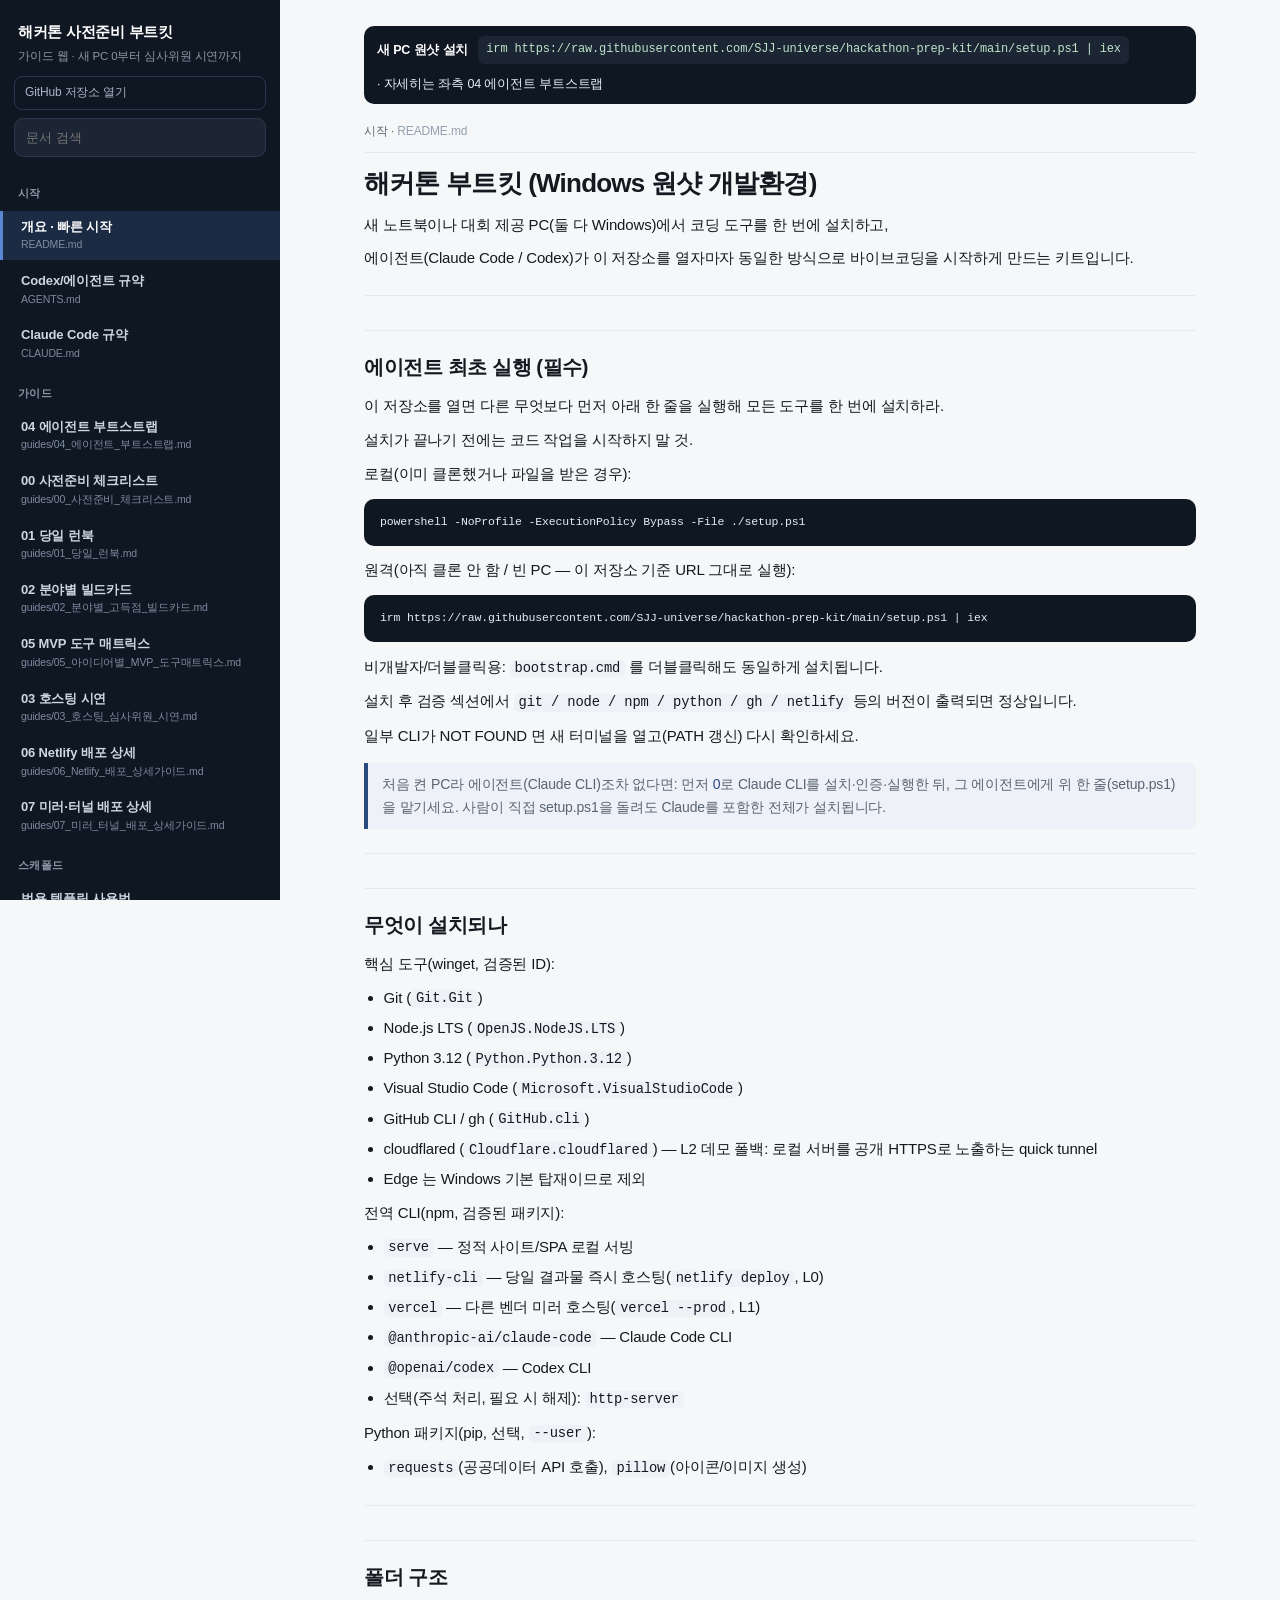
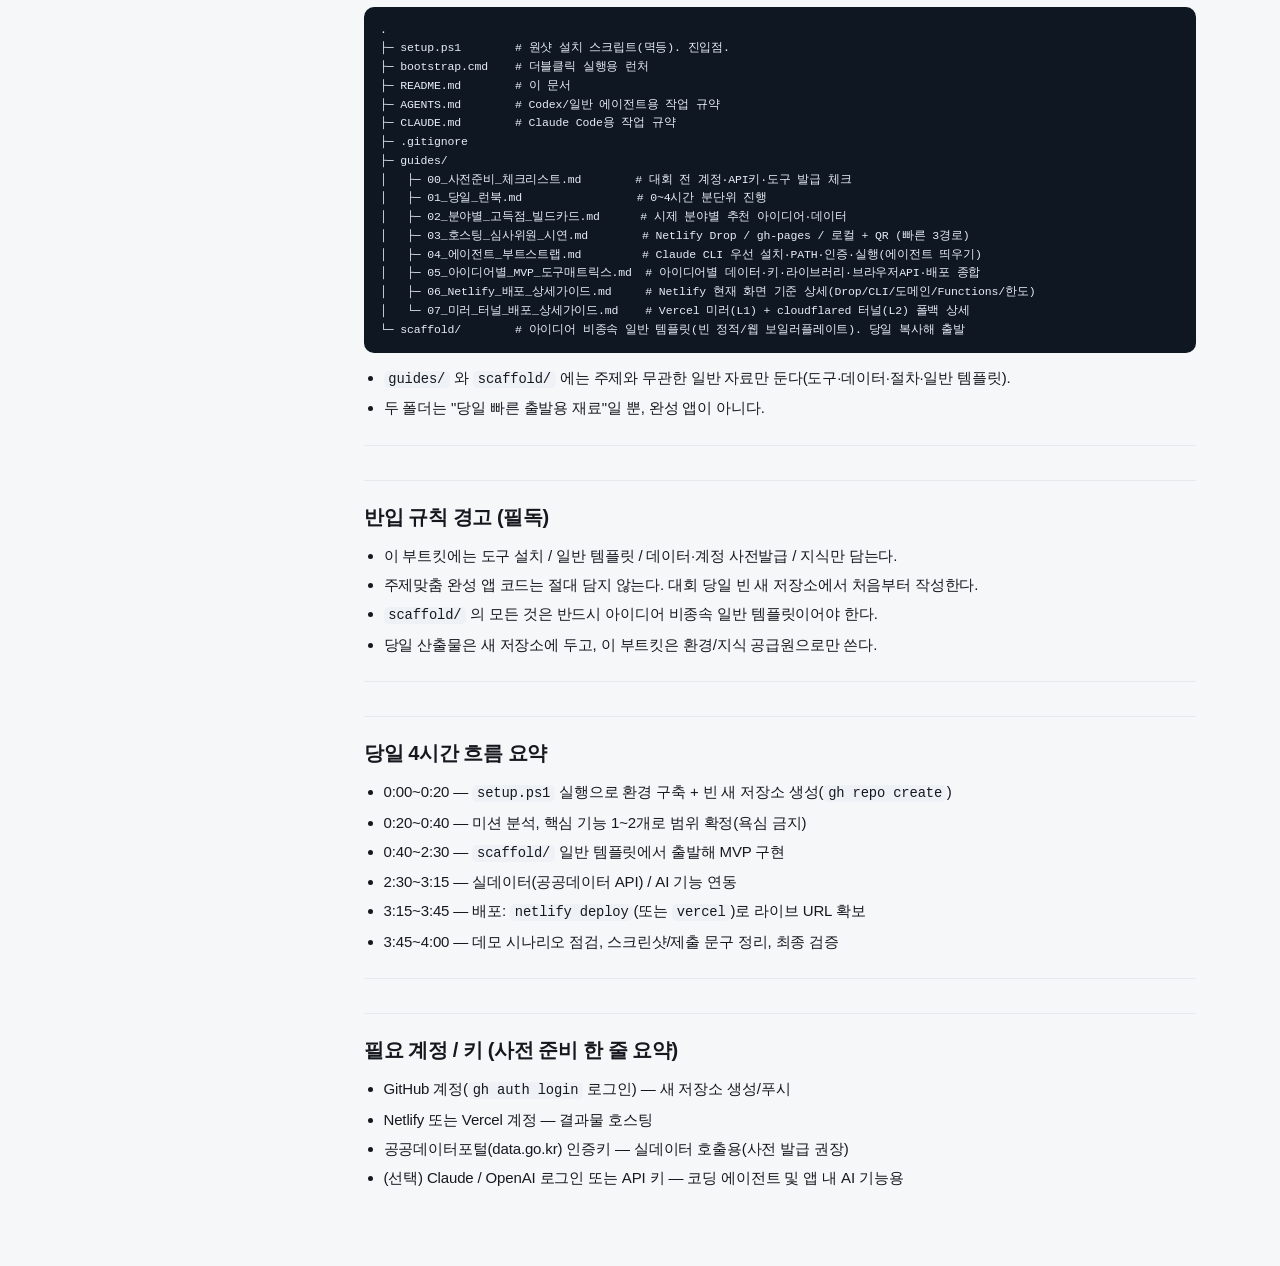
==== commit 430318fc: "guides: 미러·터널 배포 상세(07) + Vercel/cloudflared 도구 준비 (2026-06 검증) - guides/07_미러_터널_배포_상세가이드.md 신설: Ve" ====
--- a/docs/index.html
+++ b/docs/index.html
@@ -54,7 +54,7 @@
  .menubtn{display:inline-flex;align-items:center;gap:7px;position:fixed;left:12px;top:12px;z-index:50;background:var(--side);color:#fff;border:0;border-radius:10px;padding:9px 13px;font:inherit;font-weight:700;font-size:13px;box-shadow:0 2px 10px rgba(0,0,0,.2)}
  .content{padding:60px 18px 90px}
 }
-</style></head><body><button id="menubtn" class="menubtn">목차</button><div class="wrap"><aside class="side"><div class="sbrand">해커톤 사전준비 부트킷</div><div class="ssub">가이드 웹 · 새 PC 0부터 심사위원 시연까지</div><a class="sgh" href="https://github.com/SJJ-universe/hackathon-prep-kit" target="_blank" rel="noopener">GitHub 저장소 열기</a><div class="searchbox"><input id="q" type="search" placeholder="문서 검색"></div><div class="grp"><div class="grphd">시작</div><ul><li><a href="#" class="navi" data-go="f-readme-md"><span class="nt">개요 · 빠른 시작</span><span class="nf">README.md</span></a></li><li><a href="#" class="navi" data-go="f-agents-md"><span class="nt">Codex/에이전트 규약</span><span class="nf">AGENTS.md</span></a></li><li><a href="#" class="navi" data-go="f-claude-md"><span class="nt">Claude Code 규약</span><span class="nf">CLAUDE.md</span></a></li></ul></div><div class="grp"><div class="grphd">가이드</div><ul><li><a href="#" class="navi" data-go="f-guides-04-md"><span class="nt">04 에이전트 부트스트랩</span><span class="nf">guides/04_에이전트_부트스트랩.md</span></a></li><li><a href="#" class="navi" data-go="f-guides-00-md"><span class="nt">00 사전준비 체크리스트</span><span class="nf">guides/00_사전준비_체크리스트.md</span></a></li><li><a href="#" class="navi" data-go="f-guides-01-md"><span class="nt">01 당일 런북</span><span class="nf">guides/01_당일_런북.md</span></a></li><li><a href="#" class="navi" data-go="f-guides-02-md"><span class="nt">02 분야별 빌드카드</span><span class="nf">guides/02_분야별_고득점_빌드카드.md</span></a></li><li><a href="#" class="navi" data-go="f-guides-05-mvp-md"><span class="nt">05 MVP 도구 매트릭스</span><span class="nf">guides/05_아이디어별_MVP_도구매트릭스.md</span></a></li><li><a href="#" class="navi" data-go="f-guides-03-md"><span class="nt">03 호스팅 시연</span><span class="nf">guides/03_호스팅_심사위원_시연.md</span></a></li><li><a href="#" class="navi" data-go="f-guides-06-netlify-md"><span class="nt">06 Netlify 배포 상세</span><span class="nf">guides/06_Netlify_배포_상세가이드.md</span></a></li></ul></div><div class="grp"><div class="grphd">스캐폴드</div><ul><li><a href="#" class="navi" data-go="f-scaffold-readme-md"><span class="nt">범용 템플릿 사용법</span><span class="nf">scaffold/README.md</span></a></li></ul></div></aside><main class="content"><div class="installbar"><b>새 PC 원샷 설치</b> <code>irm https://raw.githubusercontent.com/SJJ-universe/hackathon-prep-kit/main/setup.ps1 | iex</code> · 자세히는 좌측 04 에이전트 부트스트랩</div><section class="doc" id="f-readme-md"><div class="crumb">시작 · <span>README.md</span></div><h1>해커톤 부트킷 (Windows 원샷 개발환경)</h1>
+</style></head><body><button id="menubtn" class="menubtn">목차</button><div class="wrap"><aside class="side"><div class="sbrand">해커톤 사전준비 부트킷</div><div class="ssub">가이드 웹 · 새 PC 0부터 심사위원 시연까지</div><a class="sgh" href="https://github.com/SJJ-universe/hackathon-prep-kit" target="_blank" rel="noopener">GitHub 저장소 열기</a><div class="searchbox"><input id="q" type="search" placeholder="문서 검색"></div><div class="grp"><div class="grphd">시작</div><ul><li><a href="#" class="navi" data-go="f-readme-md"><span class="nt">개요 · 빠른 시작</span><span class="nf">README.md</span></a></li><li><a href="#" class="navi" data-go="f-agents-md"><span class="nt">Codex/에이전트 규약</span><span class="nf">AGENTS.md</span></a></li><li><a href="#" class="navi" data-go="f-claude-md"><span class="nt">Claude Code 규약</span><span class="nf">CLAUDE.md</span></a></li></ul></div><div class="grp"><div class="grphd">가이드</div><ul><li><a href="#" class="navi" data-go="f-guides-04-md"><span class="nt">04 에이전트 부트스트랩</span><span class="nf">guides/04_에이전트_부트스트랩.md</span></a></li><li><a href="#" class="navi" data-go="f-guides-00-md"><span class="nt">00 사전준비 체크리스트</span><span class="nf">guides/00_사전준비_체크리스트.md</span></a></li><li><a href="#" class="navi" data-go="f-guides-01-md"><span class="nt">01 당일 런북</span><span class="nf">guides/01_당일_런북.md</span></a></li><li><a href="#" class="navi" data-go="f-guides-02-md"><span class="nt">02 분야별 빌드카드</span><span class="nf">guides/02_분야별_고득점_빌드카드.md</span></a></li><li><a href="#" class="navi" data-go="f-guides-05-mvp-md"><span class="nt">05 MVP 도구 매트릭스</span><span class="nf">guides/05_아이디어별_MVP_도구매트릭스.md</span></a></li><li><a href="#" class="navi" data-go="f-guides-03-md"><span class="nt">03 호스팅 시연</span><span class="nf">guides/03_호스팅_심사위원_시연.md</span></a></li><li><a href="#" class="navi" data-go="f-guides-06-netlify-md"><span class="nt">06 Netlify 배포 상세</span><span class="nf">guides/06_Netlify_배포_상세가이드.md</span></a></li><li><a href="#" class="navi" data-go="f-guides-07-md"><span class="nt">07 미러·터널 배포 상세</span><span class="nf">guides/07_미러_터널_배포_상세가이드.md</span></a></li></ul></div><div class="grp"><div class="grphd">스캐폴드</div><ul><li><a href="#" class="navi" data-go="f-scaffold-readme-md"><span class="nt">범용 템플릿 사용법</span><span class="nf">scaffold/README.md</span></a></li></ul></div></aside><main class="content"><div class="installbar"><b>새 PC 원샷 설치</b> <code>irm https://raw.githubusercontent.com/SJJ-universe/hackathon-prep-kit/main/setup.ps1 | iex</code> · 자세히는 좌측 04 에이전트 부트스트랩</div><section class="doc" id="f-readme-md"><div class="crumb">시작 · <span>README.md</span></div><h1>해커톤 부트킷 (Windows 원샷 개발환경)</h1>
 <p>새 노트북이나 대회 제공 PC(둘 다 Windows)에서 코딩 도구를 한 번에 설치하고,</p>
 <p>에이전트(Claude Code / Codex)가 이 저장소를 열자마자 동일한 방식으로 바이브코딩을 시작하게 만드는 키트입니다.</p>
 <hr>
@@ -72,9 +72,9 @@
 <hr>
 <h2>무엇이 설치되나</h2>
 <p>핵심 도구(winget, 검증된 ID):</p>
-<ul><li>Git (<code>Git.Git</code>)</li><li>Node.js LTS (<code>OpenJS.NodeJS.LTS</code>)</li><li>Python 3.12 (<code>Python.Python.3.12</code>)</li><li>Visual Studio Code (<code>Microsoft.VisualStudioCode</code>)</li><li>GitHub CLI / gh (<code>GitHub.cli</code>)</li><li>Edge 는 Windows 기본 탑재이므로 제외</li></ul>
+<ul><li>Git (<code>Git.Git</code>)</li><li>Node.js LTS (<code>OpenJS.NodeJS.LTS</code>)</li><li>Python 3.12 (<code>Python.Python.3.12</code>)</li><li>Visual Studio Code (<code>Microsoft.VisualStudioCode</code>)</li><li>GitHub CLI / gh (<code>GitHub.cli</code>)</li><li>cloudflared (<code>Cloudflare.cloudflared</code>) — L2 데모 폴백: 로컬 서버를 공개 HTTPS로 노출하는 quick tunnel</li><li>Edge 는 Windows 기본 탑재이므로 제외</li></ul>
 <p>전역 CLI(npm, 검증된 패키지):</p>
-<ul><li><code>serve</code> — 정적 사이트/SPA 로컬 서빙</li><li><code>netlify-cli</code> — 당일 결과물 즉시 호스팅(<code>netlify deploy</code>)</li><li><code>@anthropic-ai/claude-code</code> — Claude Code CLI</li><li><code>@openai/codex</code> — Codex CLI</li><li>선택(주석 처리, 필요 시 해제): <code>vercel</code>, <code>http-server</code></li></ul>
+<ul><li><code>serve</code> — 정적 사이트/SPA 로컬 서빙</li><li><code>netlify-cli</code> — 당일 결과물 즉시 호스팅(<code>netlify deploy</code>, L0)</li><li><code>vercel</code> — 다른 벤더 미러 호스팅(<code>vercel --prod</code>, L1)</li><li><code>@anthropic-ai/claude-code</code> — Claude Code CLI</li><li><code>@openai/codex</code> — Codex CLI</li><li>선택(주석 처리, 필요 시 해제): <code>http-server</code></li></ul>
 <p>Python 패키지(pip, 선택, <code>--user</code>):</p>
 <ul><li><code>requests</code>(공공데이터 API 호출), <code>pillow</code>(아이콘/이미지 생성)</li></ul>
 <hr>
@@ -93,7 +93,8 @@
 │   ├─ 03_호스팅_심사위원_시연.md        # Netlify Drop / gh-pages / 로컬 + QR (빠른 3경로)
 │   ├─ 04_에이전트_부트스트랩.md         # Claude CLI 우선 설치·PATH·인증·실행(에이전트 띄우기)
 │   ├─ 05_아이디어별_MVP_도구매트릭스.md  # 아이디어별 데이터·키·라이브러리·브라우저API·배포 종합
-│   └─ 06_Netlify_배포_상세가이드.md     # Netlify 현재 화면 기준 상세(Drop/CLI/도메인/Functions/한도)
+│   ├─ 06_Netlify_배포_상세가이드.md     # Netlify 현재 화면 기준 상세(Drop/CLI/도메인/Functions/한도)
+│   └─ 07_미러_터널_배포_상세가이드.md    # Vercel 미러(L1) + cloudflared 터널(L2) 폴백 상세
 └─ scaffold/        # 아이디어 비종속 일반 템플릿(빈 정적/웹 보일러플레이트). 당일 복사해 출발</code></pre>
 <ul><li><code>guides/</code> 와 <code>scaffold/</code> 에는 주제와 무관한 일반 자료만 둔다(도구·데이터·절차·일반 템플릿).</li><li>두 폴더는 "당일 빠른 출발용 재료"일 뿐, 완성 앱이 아니다.</li></ul>
 <hr>
@@ -453,7 +454,7 @@
 <h3>6-C. 출처 (도구 사실 확인, 2026-06 웹검색)</h3>
 <ul><li>jsPDF: <a href="https://cdnjs.com/libraries/jspdf" target="_blank" rel="noopener">cdnjs</a>, <a href="https://www.npmjs.com/package/jspdf" target="_blank" rel="noopener">npm</a></li><li>qrcode.js(davidshimjs): <a href="https://github.com/davidshimjs/qrcodejs" target="_blank" rel="noopener">GitHub</a>, <a href="https://cdnjs.com/libraries/qrcodejs" target="_blank" rel="noopener">cdnjs</a></li><li>Kakao Maps JS SDK 키·도메인 등록: <a href="https://developers.kakao.com/docs/latest/ko/javascript/getting-started" target="_blank" rel="noopener">Kakao Developers 시작하기</a>, <a href="https://apis.map.kakao.com/web/guide/" target="_blank" rel="noopener">지도 Web API 가이드</a></li><li>공공데이터셋 ID·키·발급 절차: 본 키트 <code>04_data/catalog.md</code>·<code>04_data/keys-ready.md</code>(data.go.kr·safetydata·식품안전나라·VWorld·Kakao 검증분). 위경도 컬럼·DSSP-IF 번호·필드명 등 "당일확인" 항목은 발급 후 1건 응답으로 확정.</li></ul></section><section class="doc" id="f-guides-03-md"><div class="crumb">가이드 · <span>guides/03_호스팅_심사위원_시연.md</span></div><h1>03 호스팅·심사위원 시연 — 3경로 (빠른 순서)</h1>
 <p>심사 시점에 "실제 작동·시연 가능"이 인정 조건이다(목업·발표자료만은 불인정). 심사위원에게 보여주는 방법을 빠른 순서로 3개 준비한다. <strong>1순위 Netlify Drop</strong>, 막히면 <strong>GitHub Pages</strong>, 그래도 안 되면 <strong>로컬 폴백</strong>. 시연 직전 점검과 QR은 맨 아래.</p>
-<blockquote>Netlify의 현재 화면 기준 단계별 상세(드롭 1시간 클레임·CLI v26·고정 슬러그·SPA 리다이렉트·Functions로 키 숨기기·무료 크레딧 한도·카카오맵 도메인 등록)는 <a href="#" class="xlink" data-go="f-guides-06-netlify-md">06 Netlify 배포 상세 가이드</a>를 본다.</blockquote>
+<blockquote>Netlify의 현재 화면 기준 단계별 상세(드롭 1시간 클레임·CLI v26·고정 슬러그·SPA 리다이렉트·Functions로 키 숨기기·무료 크레딧 한도·카카오맵 도메인 등록)는 <a href="#" class="xlink" data-go="f-guides-06-netlify-md">06 Netlify 배포 상세 가이드</a>를 본다. 폴백 다음 칸(Vercel 미러 L1·cloudflared 터널 L2)은 <a href="#" class="xlink" data-go="f-guides-07-md">07 미러·터널 배포 상세 가이드</a>.</blockquote>
 <p>전제: 보여줄 산출물은 <strong>정적 파일 묶음</strong>(빌드형이면 <code>npm run build</code>의 <code>dist</code>, 정적 HTML이면 그 폴더)이다. 서버사이드 API 프록시가 있으면 그 부분은 호스팅이 별도로 필요하다(아래 각 경로의 "프록시 주의" 참고).</p>
 <hr>
 <h2>경로 1 — Netlify Drop (무인증·가장 빠름) [1순위]</h2>
@@ -499,7 +500,7 @@
 <hr>
 <h2>QR 코드 만드는 법 (한 줄)</h2>
 <ul><li>오프라인(추천·망 불안 대비): <code>npx qrcode "https://&lt;배포URL&gt;" -o qr.png</code> → 슬라이드/종이에 삽입.</li><li>온라인(빠를 때): qr-code-generator류 사이트에 URL 붙여넣기 → PNG 저장. (현장 망이 불안하면 오프라인 생성이 안전)</li></ul></section><section class="doc" id="f-guides-06-netlify-md"><div class="crumb">가이드 · <span>guides/06_Netlify_배포_상세가이드.md</span></div><h1>06 Netlify 배포 상세 가이드 (현재 사이트 기준, 2026-06 검증)</h1>
-<p>심사위원이 자기 폰으로 QR을 찍어 직접 실행하려면 결과물을 <strong>공개 HTTPS 주소</strong>에 올려야 한다. Netlify는 그 일을 가장 빠르게(드래그 한 번) 해 주는 정적 호스트다. 이 문서는 현재(2026-06) Netlify 화면·명령 기준의 단계별 사용법이다. 빠른 요약은 <a href="#" class="xlink" data-go="f-guides-03-md">03 호스팅·심사위원 시연</a>에 있고, 여기서는 그 1순위 경로(Netlify)를 끝까지 펼친다.</p>
+<p>심사위원이 자기 폰으로 QR을 찍어 직접 실행하려면 결과물을 <strong>공개 HTTPS 주소</strong>에 올려야 한다. Netlify는 그 일을 가장 빠르게(드래그 한 번) 해 주는 정적 호스트다. 이 문서는 현재(2026-06) Netlify 화면·명령 기준의 단계별 사용법이다. 빠른 요약은 <a href="#" class="xlink" data-go="f-guides-03-md">03 호스팅·심사위원 시연</a>에 있고, 여기서는 그 1순위(L0) 경로(Netlify)를 끝까지 펼친다. 다음 폴백 칸인 <strong>Vercel 미러(L1)·cloudflared 터널(L2)</strong>은 <a href="#" class="xlink" data-go="f-guides-07-md">07 미러·터널 배포 상세 가이드</a>를 본다.</p>
 <blockquote>핵심 사실(검증): 무료 플랜은 2025-09-04부터 <strong>크레딧제</strong>로 바뀌었고 <strong>초과 결제가 없는 하드캡</strong>이다(소진 시 사이트 일시정지). 데모 당일 멈춤을 피하려면 큰 미디어·무거운 Functions를 피하라. UI 메뉴가 "Sites"에서 <strong>"Projects"</strong>로 개명되었다(옛 튜토리얼의 "Site settings" = 지금의 "Project configuration").</blockquote>
 <hr>
 <h2>0. 두 경로 — 언제 무엇을 쓰나</h2>
@@ -616,13 +617,108 @@
 .\deploy-netlify.ps1 -Dir .\dist -SiteName my-demo-name</code></pre>
 <hr>
 <h2>출처 (당일 1회 재확인 권장 — UI 라벨/한도는 변동될 수 있음)</h2>
-<ul><li>Netlify Drop 퀵스타트: <a href="https://docs.netlify.com/start/quickstarts/netlify-drop-quickstart/" target="_blank" rel="noopener">https://docs.netlify.com/start/quickstarts/netlify-drop-quickstart/</a></li><li>배포 만들기(익명 1시간 클레임): <a href="https://docs.netlify.com/deploy/create-deploys/" target="_blank" rel="noopener">https://docs.netlify.com/deploy/create-deploys/</a></li><li>CLI 시작하기: <a href="https://docs.netlify.com/api-and-cli-guides/cli-guides/get-started-with-cli/" target="_blank" rel="noopener">https://docs.netlify.com/api-and-cli-guides/cli-guides/get-started-with-cli/</a></li><li>deploy 명령 레퍼런스: <a href="https://cli.netlify.com/commands/deploy/" target="_blank" rel="noopener">https://cli.netlify.com/commands/deploy/</a></li><li>리다이렉트 옵션(_redirects/netlify.toml): <a href="https://docs.netlify.com/manage/routing/redirects/redirect-options/" target="_blank" rel="noopener">https://docs.netlify.com/manage/routing/redirects/redirect-options/</a></li><li>Functions 시작하기(현대 시그니처): <a href="https://docs.netlify.com/build/functions/get-started/" target="_blank" rel="noopener">https://docs.netlify.com/build/functions/get-started/</a></li><li>Lambda 호환(구 handler 폐지): <a href="https://docs.netlify.com/build/functions/lambda-compatibility/" target="_blank" rel="noopener">https://docs.netlify.com/build/functions/lambda-compatibility/</a></li><li>크레딧제 요금/한도: <a href="https://docs.netlify.com/manage/accounts-and-billing/billing/billing-for-credit-based-plans/credit-based-pricing-plans/" target="_blank" rel="noopener">https://docs.netlify.com/manage/accounts-and-billing/billing/billing-for-credit-based-plans/credit-based-pricing-plans/</a></li></ul></section><section class="doc" id="f-scaffold-readme-md"><div class="crumb">스캐폴드 · <span>scaffold/README.md</span></div><h1>Static App Scaffold</h1>
+<ul><li>Netlify Drop 퀵스타트: <a href="https://docs.netlify.com/start/quickstarts/netlify-drop-quickstart/" target="_blank" rel="noopener">https://docs.netlify.com/start/quickstarts/netlify-drop-quickstart/</a></li><li>배포 만들기(익명 1시간 클레임): <a href="https://docs.netlify.com/deploy/create-deploys/" target="_blank" rel="noopener">https://docs.netlify.com/deploy/create-deploys/</a></li><li>CLI 시작하기: <a href="https://docs.netlify.com/api-and-cli-guides/cli-guides/get-started-with-cli/" target="_blank" rel="noopener">https://docs.netlify.com/api-and-cli-guides/cli-guides/get-started-with-cli/</a></li><li>deploy 명령 레퍼런스: <a href="https://cli.netlify.com/commands/deploy/" target="_blank" rel="noopener">https://cli.netlify.com/commands/deploy/</a></li><li>리다이렉트 옵션(_redirects/netlify.toml): <a href="https://docs.netlify.com/manage/routing/redirects/redirect-options/" target="_blank" rel="noopener">https://docs.netlify.com/manage/routing/redirects/redirect-options/</a></li><li>Functions 시작하기(현대 시그니처): <a href="https://docs.netlify.com/build/functions/get-started/" target="_blank" rel="noopener">https://docs.netlify.com/build/functions/get-started/</a></li><li>Lambda 호환(구 handler 폐지): <a href="https://docs.netlify.com/build/functions/lambda-compatibility/" target="_blank" rel="noopener">https://docs.netlify.com/build/functions/lambda-compatibility/</a></li><li>크레딧제 요금/한도: <a href="https://docs.netlify.com/manage/accounts-and-billing/billing/billing-for-credit-based-plans/credit-based-pricing-plans/" target="_blank" rel="noopener">https://docs.netlify.com/manage/accounts-and-billing/billing/billing-for-credit-based-plans/credit-based-pricing-plans/</a></li></ul></section><section class="doc" id="f-guides-07-md"><div class="crumb">가이드 · <span>guides/07_미러_터널_배포_상세가이드.md</span></div><h1>07 미러·터널 배포 상세 가이드 — Vercel + cloudflared (현재 기준, 2026-06 검증)</h1>
+<p><a href="#" class="xlink" data-go="f-guides-06-netlify-md">06 Netlify 배포</a>가 1순위(L0)라면, 이 문서는 그 <strong>폴백 사다리의 다음 두 칸</strong>이다. 라이브 데모의 제1원칙은 "네트워크는 반드시 한 번 고장난다"이고, 그래서 같은 빌드를 <strong>다른 벤더에 한 번 더</strong>(L1 Vercel 미러) 올려 두고, 둘 다 막히면 <strong>내 노트북을 직접 공개</strong>(L2 cloudflared 터널)한다. 무대에서는 만들어 둔 것으로 <strong>전환만</strong> 한다(즉석 제작 금지).</p>
+<pre class="code"><code>L0  Netlify(공개 정적·HTTPS)        &lt;- 기본 (06 가이드)
+L1  Vercel(다른 벤더 같은 빌드)      &lt;- 한 호스트/CDN 장애·방화벽 차단 대비   (이 문서 1부)
+L2  cloudflared 터널 + 내 폰 핫스팟  &lt;- 공개 호스트 둘 다 불통/라이브 백엔드   (이 문서 2부)
+L3  녹화 MP4(로컬·망 0)             &lt;- 전부 불통 (03 가이드)</code></pre>
+<p>빠른 3경로 개요는 <a href="#" class="xlink" data-go="f-guides-03-md">03 호스팅·시연</a>을 본다.</p>
+<hr>
+<h1>1부 — Vercel 미러 (L1)</h1>
+<h2>1-1. 왜 "미러"인가</h2>
+<p>L0(Netlify)와 같은 산출물을 <strong>서로 무관한 두 번째 벤더</strong>(Vercel)에 한 번 더 배포해 둔다. DNS·CDN·장애 범위가 달라, 한쪽 벤더 장애나 대회장 방화벽이 <code>*.netlify.app</code>를 막아도 다른 URL은 살아 있다. 무대에는 <strong>A/B 두 QR 카드</strong>를 들고, A가 안 뜨면 B를 건넨다(수 초 전환).</p>
+<h2>1-2. 설치</h2>
+<pre class="code"><code>npm install -g vercel
+vercel --version</code></pre>
+<ul><li>현재 버전대 <strong>vercel 54.x</strong>, <strong>Node 18 이상</strong>(키트 <code>setup.ps1</code>의 Node LTS면 충족).</li><li>명령 이름은 <code>vercel</code>(별칭 <code>vc</code>). 인자 없이 <code>vercel</code> = <code>vercel deploy</code>.</li></ul>
+<h2>1-3. 인증 — 두 방식</h2>
+<p>대화형:</p>
+<pre class="code"><code>vercel login            # 브라우저/이메일
+vercel login --github   # 깃허브로</code></pre>
+<p>비대화형(CI/에이전트): 토큰을 환경변수로.</p>
+<pre class="code"><code># PowerShell
+$env:VERCEL_TOKEN = "토큰값"
+vercel --prod --yes --token $env:VERCEL_TOKEN</code></pre>
+<p>토큰 발급 경로(현재): <strong>Account Settings → Tokens</strong> (<code>https://vercel.com/account/tokens</code>). CLI로도 <code>vercel tokens add "이름"</code>.</p>
+<h2>1-4. 순수 정적 폴더 배포 (빌드 없음)</h2>
+<pre class="code"><code># 폴더 안에서
+vercel                  # 프리뷰(미리보기) 배포 -&gt; 임시 URL
+vercel --prod           # 프로덕션 배포 -&gt; 고정 *.vercel.app
+
+# 완전 비대화형(프롬프트 기본값 수락)
+vercel --prod --yes
+
+# 폴더로 안 들어가고
+vercel --cwd .\dist --prod --yes</code></pre>
+<ul><li><code>--prod</code> 없으면 <strong>프리뷰 URL</strong>(라이브처럼 보여도 고정 도메인 아님). 미러용은 반드시 <code>--prod</code>.</li><li>프레임워크 없는 순수 <code>index.html</code>은 Vercel이 <strong>그대로 정적 서빙</strong>한다(별도 <code>vercel.json</code> 불필요).</li><li>첫 배포는 (<code>--yes</code> 안 쓰면) 팀 선택 → "기존 프로젝트 연결?"(N) → 프로젝트 이름 → 루트 → 빌드설정 오버라이드(N)를 물은 뒤, 폴더에 <strong><code>.vercel/</code> 링크 폴더</strong>를 만든다. 이후 배포는 이를 재사용.</li></ul>
+<h2>1-5. 고정/커스텀 URL</h2>
+<ul><li>기본 URL: <code>https://&lt;프로젝트이름&gt;.vercel.app</code> — <strong>프로젝트 이름이 곧 서브도메인</strong>(선착순, 예약 불가).</li><li>이름 변경(서브도메인 변경): 대시보드 → 프로젝트 → <strong>Settings → General → Project Name</strong>.</li><li>커스텀 도메인: <strong>Settings → Domains</strong> → apex(A) 또는 서브도메인(CNAME). CLI: <code>vercel alias set &lt;배포URL&gt; &lt;도메인&gt;</code>.</li></ul>
+<h2>1-6. 드래그앤드롭 "Vercel Drop"</h2>
+<ul><li><strong><code>https://vercel.com/drop</code></strong> (2026-06-12 신설). 파일/폴더/zip을 드롭 → 팀 선택 → 프로젝트 이름 입력 → Deploy(바로 프로덕션).</li><li><strong>로그인 필요</strong>(팀·이름 선택 때문). 정적은 그대로, 프레임워크는 자동 빌드.</li><li>함정: <strong>드롭할 때마다 새 프로젝트</strong>가 생긴다(기존 프로젝트로 재배포 아님). 반복 갱신은 CLI를 쓰라.</li></ul>
+<h2>1-7. SPA 라우팅 (새로고침 404 방지)</h2>
+<p><code>vercel.json</code>(저장소 루트):</p>
+<pre class="code"><code>{
+  "$schema": "https://openapi.vercel.sh/vercel.json",
+  "rewrites": [{ "source": "/(.*)", "destination": "/index.html" }]
+}</code></pre>
+<p>단일 화면 정적이면 불필요. (키트 스캐폴드에 <code>vercel.json</code> 템플릿 포함.)</p>
+<h2>1-8. 무료 "Hobby" 한도 + 비상업 조항 (주의)</h2>
+<ul><li>월 포함량(현재): Fast Data Transfer ≈ <strong>100GB/월</strong>, 배포 <strong>100회/일</strong>, 함수 호출 100만, 프로젝트 200개 등. 초과는 과금 대신 기능이 약 30일 일시정지(Hobby).</li><li><strong>비상업 조항(원문):</strong> "the Hobby plan restricts users to non-commercial, personal use only." 즉 Hobby는 <strong>비상업·개인용</strong>이다.</li><li>해커톤 회색지대: 수익 없는 데모/포트폴리오는 전형적 Hobby 용도지만, <strong>스폰서·고객·수익화와 엮이면 "상업"으로 간주</strong>되어 원칙적으로 Pro($20/월)가 필요하다. 미러 용도로 잠깐 쓰는 비수익 데모면 통상 문제 없으나, 상업성이 있으면 미러는 Netlify에 맡기고 Vercel은 피하거나 Pro로.</li></ul>
+<h2>1-9. 함정 (2025–2026)</h2>
+<ul><li><strong><code>.vercel/</code> 링크 폴더</strong>는 <code>.gitignore</code>에 넣는다(첫 배포 시 생성). 다른 프로젝트로 재연결하려면 삭제하거나 <code>vercel link</code>. 스테일 링크는 엉뚱한 프로젝트로 조용히 배포한다.</li><li><code>--name</code> 플래그는 <strong>폐지</strong> → 프로젝트 링크/<code>--yes</code> 기본값 사용.</li><li><strong>프리뷰 vs 프로덕션</strong>: 맨 <code>vercel</code>은 프리뷰. 미러는 <code>vercel --prod</code>.</li><li>파일이 수천 개면 <code>vercel deploy --archive=tgz</code>.</li></ul>
+<hr>
+<h1>2부 — cloudflared 터널 (L2)</h1>
+<h2>2-1. 왜 "터널"인가</h2>
+<p>공개 호스트(L0·L1)가 둘 다 막히거나, <strong>내 노트북에서 도는 라이브 백엔드</strong>(프록시/LLM 서버)를 그대로 보여야 할 때, 내 노트북의 로컬 서버를 <strong>공개 HTTPS 주소</strong>로 즉시 노출한다. 핵심: <strong>대회장 와이파이가 아니라 내 폰 핫스팟</strong>에 노트북을 물려 자기 회선으로 서빙한다(대회장 와이파이는 데모 최대 사망원인).</p>
+<blockquote>왜 cloudflared인가(= ngrok이 아닌가): ngrok 무료는 브라우저 접속 시 <strong>강제 "Visit Site" 경고 페이지</strong>(인터스티셜)를 띄우고 <strong>가입/계정</strong>을 요구한다. cloudflared Quick Tunnel은 <strong>무가입·무로그인·인터스티셜 없음</strong>이라 심사위원 폰에서 바로 열린다.</blockquote>
+<h2>2-2. 설치 (Windows)</h2>
+<p>winget(권장, ID 확인됨 <code>Cloudflare.cloudflared</code>):</p>
+<pre class="code"><code>winget install -e --id Cloudflare.cloudflared</code></pre>
+<p>직접 다운로드(패키지매니저 없이):</p>
+<pre class="code"><code># 단독 실행 .exe (폴더에 두고 그 자리에서 실행, 또는 PATH 추가)
+curl.exe -L -o cloudflared.exe https://github.com/cloudflare/cloudflared/releases/latest/download/cloudflared-windows-amd64.exe
+# 또는 MSI 설치본(PATH 자동 등록): .../cloudflared-windows-amd64.msi</code></pre>
+<ul><li>choco/scoop도 있음: <code>choco install cloudflared</code> / <code>scoop install cloudflared</code>.</li><li>주의: cloudflared는 Windows에서 <strong>자동 업데이트 안 됨</strong>(필요 시 수동).</li></ul>
+<h2>2-3. Quick Tunnel 명령</h2>
+<pre class="code"><code>cloudflared tunnel --url http://localhost:8137</code></pre>
+<ul><li><strong>계정·로그인·DNS 불필요.</strong> 랜덤 <code>https://&lt;랜덤&gt;.trycloudflare.com</code> URL을 터미널에 출력(보통 10초 이내).</li><li>함정: <code>.cloudflared</code> 폴더에 <strong><code>config.yaml</code>이 있으면 Quick Tunnel이 시작되지 않는다</strong> → 데모 때는 설정 파일 없는 상태로 실행.</li></ul>
+<h2>2-4. 전체 흐름 (Windows, 터미널 2개 — 둘 다 열어 둬야 함)</h2>
+<pre class="code"><code># 터미널 1 — 빌드된 정적 폴더를 고정 포트로 서빙
+npx serve ./dist -l 8137
+#   (Node 없이:)  python -m http.server 8137 --directory dist</code></pre>
+<pre class="code"><code># 터미널 2 — 그 포트를 HTTPS로 공개
+cloudflared tunnel --url http://localhost:8137</code></pre>
+<p>출력된 <code>https://&lt;랜덤&gt;.trycloudflare.com</code>을 심사위원에게 전달(QR). 터널이 <strong>HTTPS</strong>(실제 Cloudflare 인증서)로 종단하므로 <strong>보안 컨텍스트가 성립</strong> → 카메라(<code>getUserMedia</code>)·위치(<code>geolocation</code>)가 심사위원 폰에서 <strong>작동</strong>한다. (이게 <code>http://192.168.x.x</code> LAN 공유 대신 터널을 쓰는 결정적 이유 — LAN http에선 이 API들이 조용히 죽는다.)</p>
+<h2>2-5. 데모 내내 살아있게 유지</h2>
+<ul><li><strong>두 터미널 창을 끝까지 열어 둔다.</strong> 하나라도 닫히면 서버(터미널1) 또는 공개 URL(터미널2)이 죽는다.</li><li>절전/화면꺼짐 차단(관리자 PowerShell, AC 전원):</li></ul>
+<pre class="code"><code>powercfg /change standby-timeout-ac 0
+powercfg /change monitor-timeout-ac 0</code></pre>
+<ul><li><strong>덮개 닫기 동작을 "아무 것도 안 함"</strong>으로(제어판 &gt; 전원 옵션 &gt; 덮개를 닫으면). AC 전원 유지. (절전/종료 시 URL이 새로 바뀐다.)</li></ul>
+<h2>2-6. 캐비엇 (Cloudflare 문서 기준)</h2>
+<ul><li><strong>테스트/개발용</strong>: "Quick Tunnels are intended for testing and development only." 프로덕션 SLA 보장 없음.</li><li><strong>휘발성 URL</strong>: 프로세스가 살아있는 동안만 유효. 재실행하면 새 랜덤 URL.</li><li><strong>동시성 한도 200 in-flight</strong>: 초과 시 <code>429</code>. 심사위원 몇 명엔 충분하나 부하테스트 금지.</li><li><strong>SSE 미지원</strong>: Server-Sent Events(EventSource 기반 실시간) 안 됨. (WebSocket은 일반적으로 지원.)</li></ul>
+<h2>2-7. 핫스팟·QR 메커닉</h2>
+<ul><li>노트북을 <strong>내 폰 핫스팟</strong>에 연결(대회장 와이파이 회피). 터널 URL은 망과 무관하게 공개 HTTPS다.</li><li>QR은 오프라인 생성: <code>npx qrcode "https://&lt;랜덤&gt;.trycloudflare.com" -o qr.png</code>. 단 터널 URL은 매 실행마다 바뀌므로 <strong>현장에서 띄운 뒤 그 자리에서 QR 재생성</strong>(미리 인쇄 불가).</li></ul>
+<hr>
+<h2>키트 한 줄 (스캐폴드)</h2>
+<pre class="code"><code># Vercel 미러 (프로덕션, 비대화형 가능)
+.\deploy-vercel.ps1 -Dir .\dist
+.\deploy-vercel.ps1 -Dir .\dist -Prod        # --prod --yes
+
+# cloudflared 터널 (정적 폴더 서빙 + 터널을 한 번에)
+.\tunnel-cloudflared.ps1 -Dir .\dist -Port 8137</code></pre>
+<h2>폴백 사다리 — 전환 요약</h2>
+<div class="tablewrap"><table><thead><tr><th style="text-align:left">층</th><th style="text-align:left">트리거</th><th style="text-align:left">전환 행동(수 초)</th></tr></thead><tbody><tr><td style="text-align:left">L0 Netlify</td><td style="text-align:left">기본</td><td style="text-align:left">A QR (06 가이드)</td></tr><tr><td style="text-align:left">L1 Vercel 미러</td><td style="text-align:left">A URL 5초내 안 뜸/TLS경고/<code>*.netlify.app</code> 차단</td><td style="text-align:left"><strong>B 카드</strong> 건넴. <code>vercel --prod</code>로 미리 배포·예열</td></tr><tr><td style="text-align:left">L2 cloudflared</td><td style="text-align:left">공개 호스트 둘 다 불통/라이브 백엔드 필요</td><td style="text-align:left">내 폰 핫스팟의 노트북 → 터널 URL/QR (즉석 재생성)</td></tr><tr><td style="text-align:left">L3 녹화 MP4</td><td style="text-align:left">전부 불통/시간부족</td><td style="text-align:left">로컬 디스크 MP4 재생 (03 가이드)</td></tr></tbody></table></div>
+<p>무대 전에 <strong>L0·L1을 둘 다 예열</strong>(10분 전 각 URL 1회 접속), <strong>L2는 핫스팟 붙여 1회 리허설</strong>, <strong>L3는 오프라인 재생 확인</strong>. 미검증 계층은 없는 것으로 친다.</p>
+<hr>
+<h2>출처 (당일 1회 재확인 권장)</h2>
+<ul><li>Vercel CLI: <a href="https://vercel.com/docs/cli" target="_blank" rel="noopener">https://vercel.com/docs/cli</a> · deploy: <a href="https://vercel.com/docs/cli/deploy" target="_blank" rel="noopener">https://vercel.com/docs/cli/deploy</a></li><li>vercel.json(rewrites): <a href="https://vercel.com/docs/project-configuration/vercel-json" target="_blank" rel="noopener">https://vercel.com/docs/project-configuration/vercel-json</a></li><li>Hobby 한도·비상업: <a href="https://vercel.com/docs/plans/hobby" target="_blank" rel="noopener">https://vercel.com/docs/plans/hobby</a> · <a href="https://vercel.com/docs/limits/fair-use-guidelines#commercial-usage" target="_blank" rel="noopener">https://vercel.com/docs/limits/fair-use-guidelines#commercial-usage</a></li><li>Vercel Drop: <a href="https://vercel.com/docs/drop" target="_blank" rel="noopener">https://vercel.com/docs/drop</a></li><li>cloudflared TryCloudflare: <a href="https://developers.cloudflare.com/cloudflare-one/networks/connectors/cloudflare-tunnel/do-more-with-tunnels/trycloudflare/" target="_blank" rel="noopener">https://developers.cloudflare.com/cloudflare-one/networks/connectors/cloudflare-tunnel/do-more-with-tunnels/trycloudflare/</a></li><li>cloudflared 다운로드: <a href="https://developers.cloudflare.com/cloudflare-one/connections/connect-networks/downloads/" target="_blank" rel="noopener">https://developers.cloudflare.com/cloudflare-one/connections/connect-networks/downloads/</a></li><li>ngrok 무료 한도(비교): <a href="https://ngrok.com/docs/pricing-limits/free-plan-limits" target="_blank" rel="noopener">https://ngrok.com/docs/pricing-limits/free-plan-limits</a></li></ul></section><section class="doc" id="f-scaffold-readme-md"><div class="crumb">스캐폴드 · <span>scaffold/README.md</span></div><h1>Static App Scaffold</h1>
 <p>대회 당일, 빈 새 저장소에서 곧바로 시작할 수 있는 무프레임워크(바닐라) 정적 앱 골격입니다.</p>
 <p>주제에 종속되지 않은 일반 템플릿이며, MVP 1~2개 기능만 빠르게 얹는 데 최적화되어 있습니다.</p>
 <h2>반입 규칙 주의 (중요)</h2>
 <ul><li>이 스캐폴드는 일반 골격일 뿐, 주제 맞춤 로직은 들어있지 않습니다.</li><li>아이디어 구현 코드는 반드시 대회 당일, 빈 새 저장소에서 작성하세요.</li><li>파일 안의 <code>TODO</code> 표시 지점에만 로직을 채우는 방식으로 사용합니다.</li></ul>
 <h2>구성</h2>
-<ul><li><code>index.html</code> : 헤더 / 메인(입력 영역, 결과 영역) / 푸터. 시맨틱 마크업 + 접근성 기본.</li><li><code>app.css</code> : 디자인 토큰(색·간격·타이포·라운드·그림자) + 범용 컴포넌트(버튼·카드·인풋·뱃지·토스트).</li><li><code>app.js</code> : 셀렉터 헬퍼, 안전 출력(escape), 간단 상태 store, 결과 렌더 골격, 서비스워커 가드.</li><li><code>serve.ps1</code> : 로컬 정적 서버 실행 + 브라우저 자동 오픈.</li><li><code>deploy-netlify.ps1</code> : Netlify Drop 안내 + CLI 배포(<code>-Dir</code>/<code>-SiteName</code>/<code>-DropOnly</code>/<code>-Draft</code>). 상세는 <a href="#" class="xlink" data-go="f-guides-06-netlify-md"> 5 </a>.</li><li><code>netlify.toml</code> : SPA 404 방지 리다이렉트 + 기본 보안 헤더(제너릭). 빌드형이면 publish만 조정.</li><li><code>deploy-ghpages.ps1</code> : gh CLI로 저장소 생성 → 푸시 → Pages 활성화.</li></ul>
+<ul><li><code>index.html</code> : 헤더 / 메인(입력 영역, 결과 영역) / 푸터. 시맨틱 마크업 + 접근성 기본.</li><li><code>app.css</code> : 디자인 토큰(색·간격·타이포·라운드·그림자) + 범용 컴포넌트(버튼·카드·인풋·뱃지·토스트).</li><li><code>app.js</code> : 셀렉터 헬퍼, 안전 출력(escape), 간단 상태 store, 결과 렌더 골격, 서비스워커 가드.</li><li><code>serve.ps1</code> : 로컬 정적 서버 실행 + 브라우저 자동 오픈.</li><li><code>deploy-netlify.ps1</code> : Netlify Drop 안내 + CLI 배포(<code>-Dir</code>/<code>-SiteName</code>/<code>-DropOnly</code>/<code>-Draft</code>). 상세는 <a href="#" class="xlink" data-go="f-guides-06-netlify-md"> 5 </a>.</li><li><code>netlify.toml</code> : SPA 404 방지 리다이렉트 + 기본 보안 헤더(제너릭). 빌드형이면 publish만 조정.</li><li><code>deploy-vercel.ps1</code> : Vercel 미러 배포(L1, <code>-Dir</code>/<code>-Prod</code>). 상세는 <a href="#" class="xlink" data-go="f-guides-07-md"> 3 </a>.</li><li><code>tunnel-cloudflared.ps1</code> : 로컬 서버 + cloudflared quick tunnel(L2, <code>-Dir</code>/<code>-Port</code>). 공개 HTTPS로 폰에서 카메라/위치 동작.</li><li><code>vercel.json</code> : Vercel용 SPA rewrites 템플릿(제너릭).</li><li><code>deploy-ghpages.ps1</code> : gh CLI로 저장소 생성 → 푸시 → Pages 활성화.</li></ul>
 <h2>빠른 시작 (당일 흐름)</h2>
 <ol><li>새 저장소에 이 파일들을 복사한다.</li><li>로컬 확인:</li></ol>
 <pre class="code"><code>   .\serve.ps1</code></pre>
